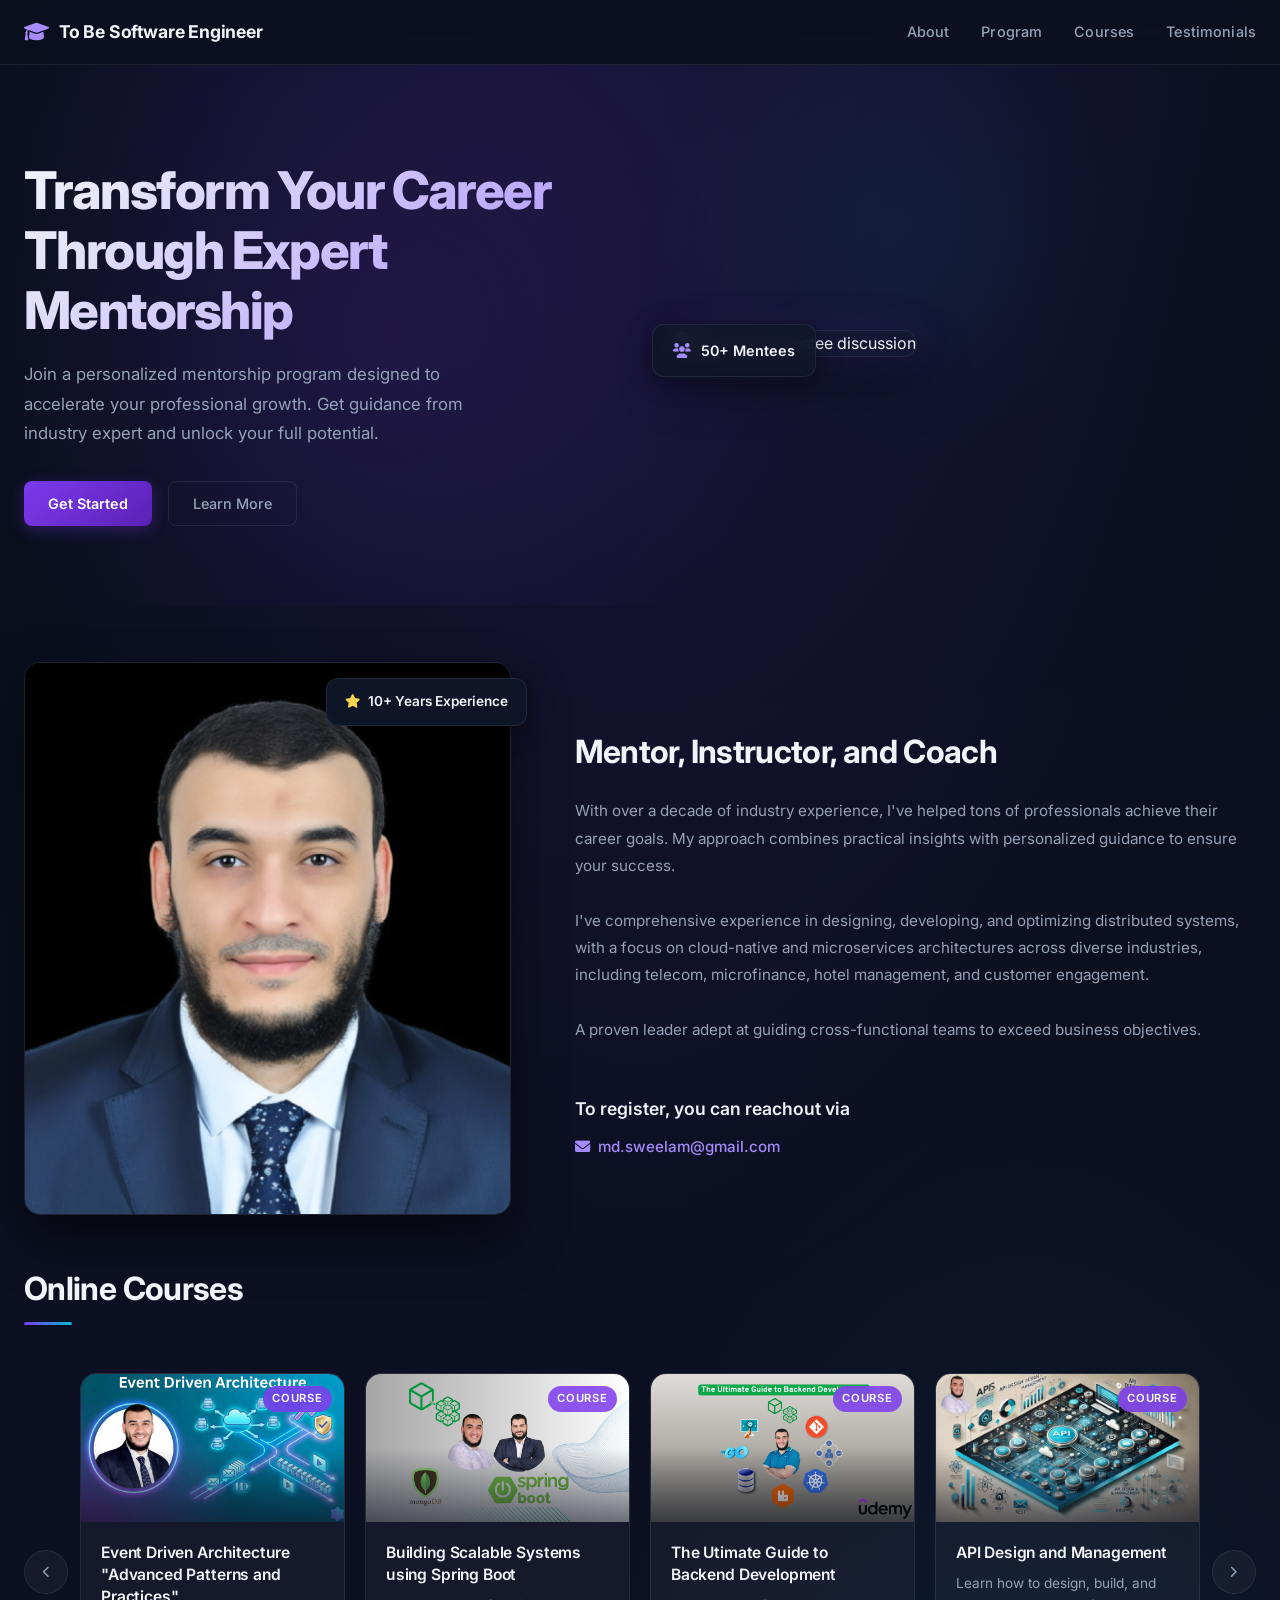
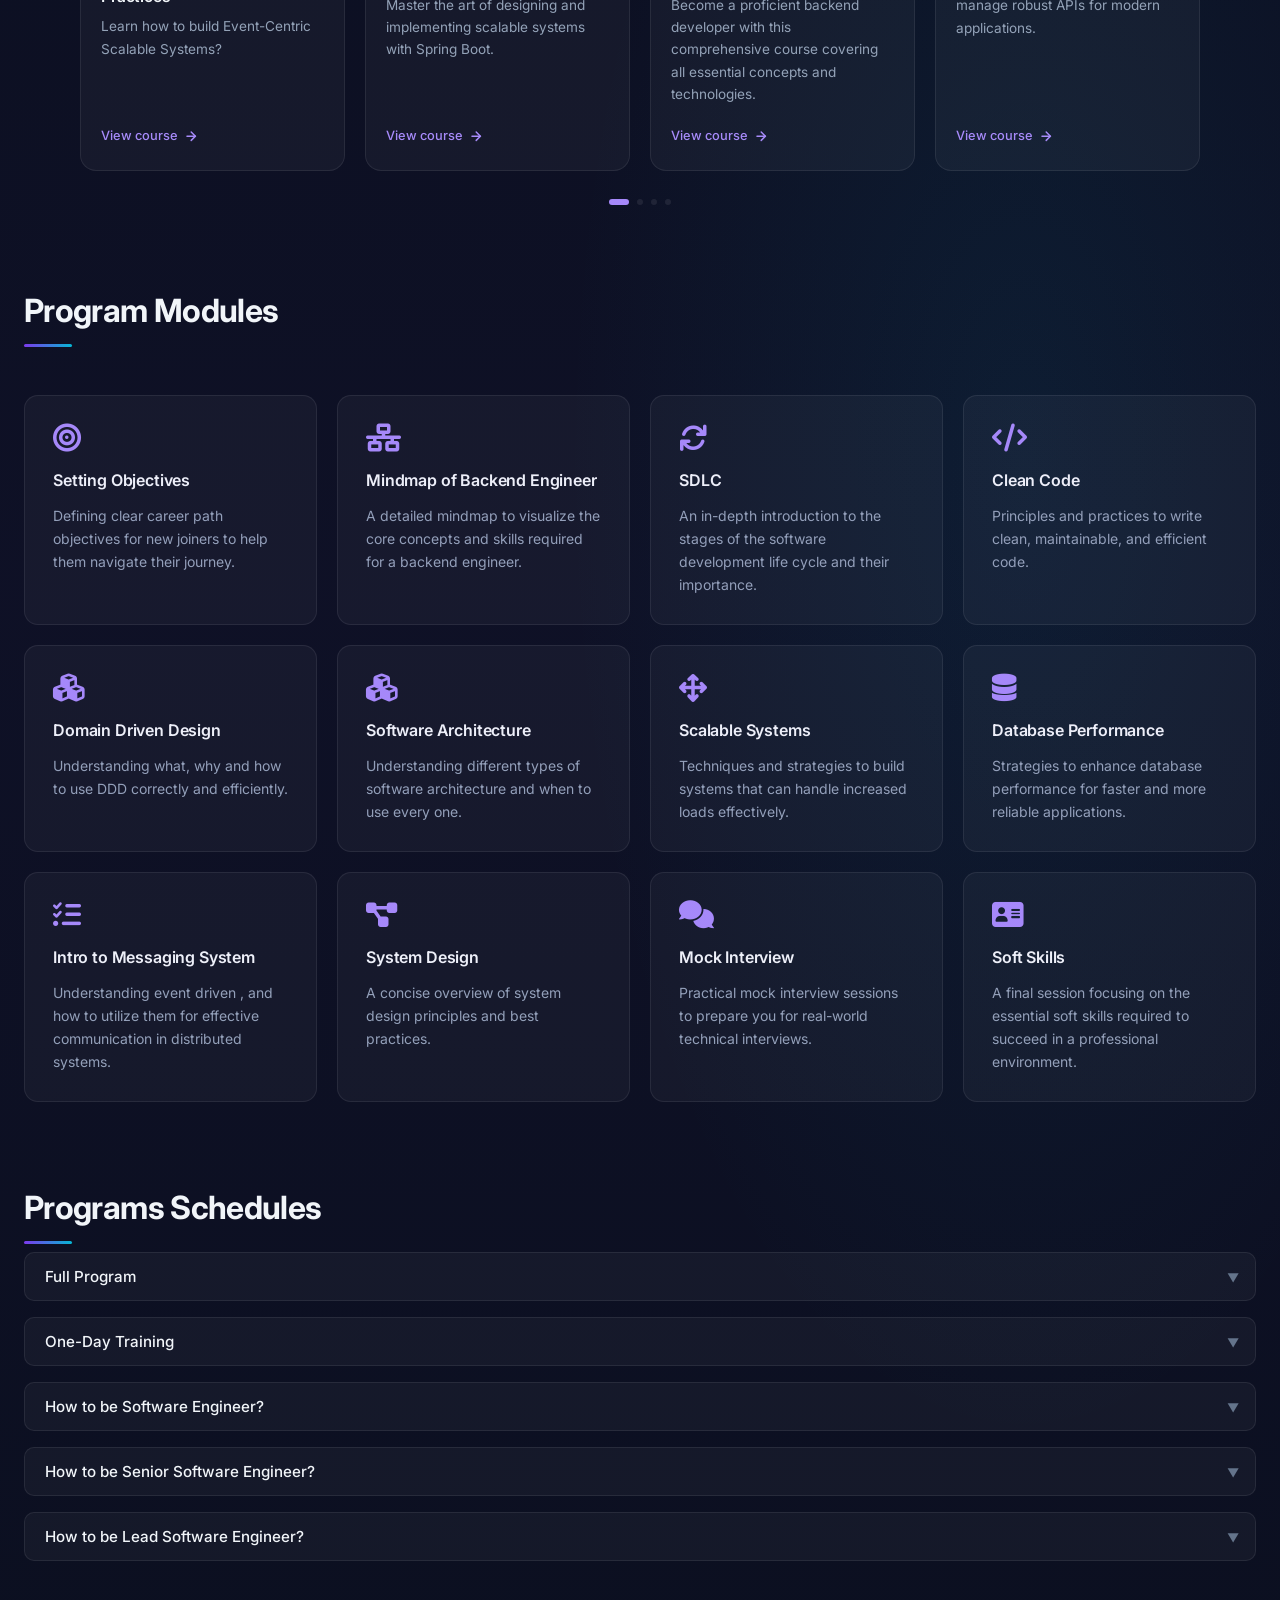
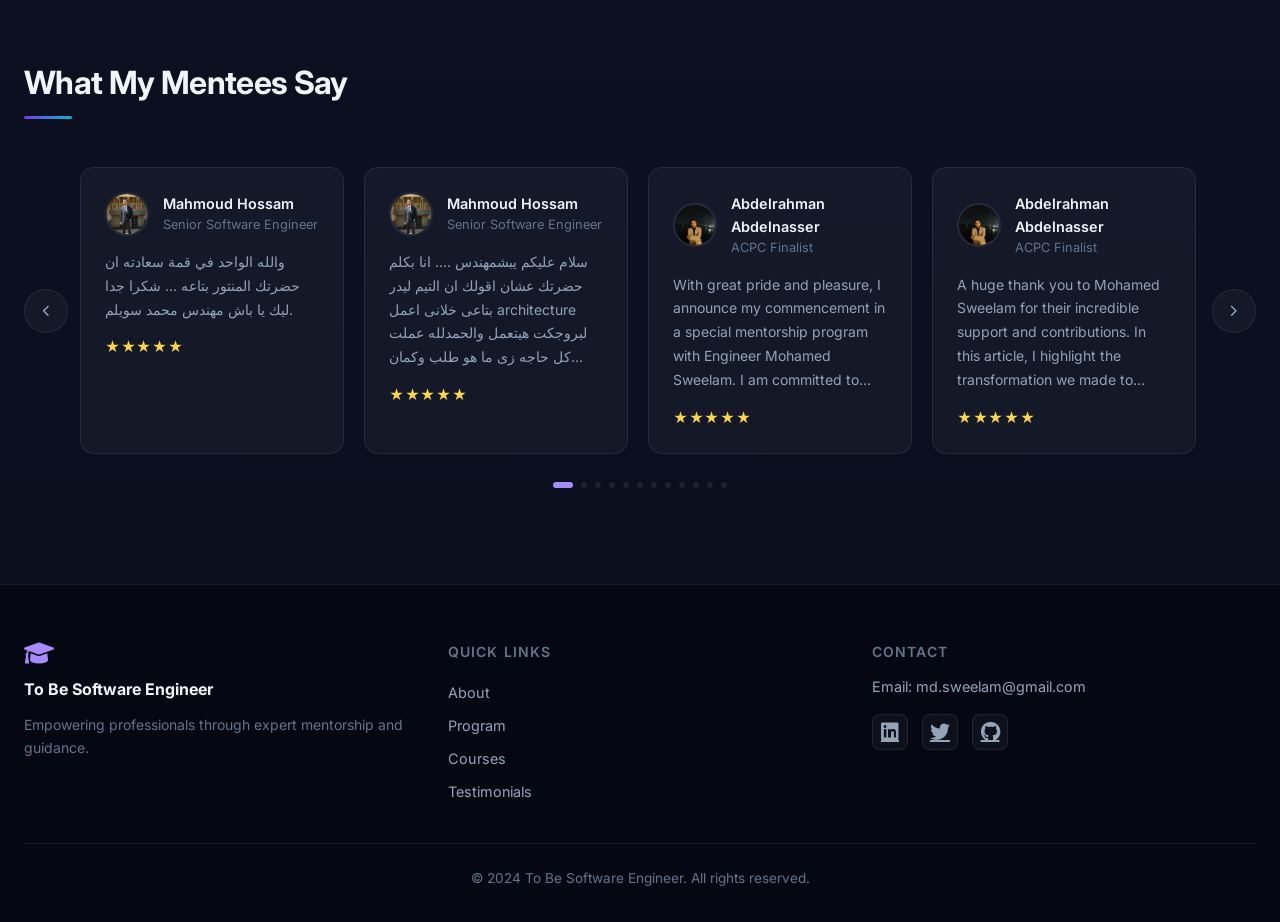
==== index.html @ 83f247cf "complete modernizing" ====
<!DOCTYPE html>
<html lang="en">

<head>
    <meta charset="UTF-8">
    <meta name="viewport" content="width=device-width, initial-scale=1.0">
    <title>To Be Software Engineer Mentorship Program</title>
    <link rel="stylesheet" href="css/styles.css">
    <link rel="stylesheet" href="https://cdnjs.cloudflare.com/ajax/libs/font-awesome/6.0.0/css/all.min.css">
    <link rel="preconnect" href="https://fonts.googleapis.com">
    <link rel="preconnect" href="https://fonts.gstatic.com" crossorigin>
    <link href="https://fonts.googleapis.com/css2?family=Inter:wght@300;400;500;600;700;800&display=swap" rel="stylesheet">
</head>

<body>
    <header class="main-header">
        <nav class="nav-container">
            <div class="logo">
                <i class="fas fa-graduation-cap"></i>
                <span>To Be Software Engineer</span>
            </div>
            <div class="nav-links">
                <a href="#about">About</a>
                <a href="#program">Program</a>
                <a href="#courses">Courses</a>
                <a href="#testimonials">Testimonials</a>
                <!-- <button class="apply-btn">Apply Now</button> -->
            </div>
        </nav>
    </header>

    <section class="hero">
        <div class="container">
            <div class="hero-content">
                <div class="hero-text">
                    <h1>Transform Your Career Through Expert Mentorship</h1>
                    <p>Join a personalized mentorship program designed to accelerate your professional growth.
                        Get guidance from industry expert and unlock your full potential.</p>
                    <div class="hero-buttons">
                        <a href="#program" class="primary-btn">Get Started</a>
                        <a href="https://msweelam.carrd.co/" class="secondary-btn">Learn More</a>
                    </div>
                </div>
                <div class="hero-image">
                    <!-- <img src="img/mentoship-home-page.png" alt="Mentor and mentee discussion"> -->
                    <img src="img/menthorship-track.png" alt="Mentor and mentee discussion">

                    <div class="stats-card">
                        <i class="fas fa-users"></i>
                        <span>50+ Mentees</span>
                    </div>
                </div>
            </div>
        </div>
    </section>

    <section id="about" class="mentor-profile">
        <div class="container">
            <div class="profile-content">
                <div class="profile-image">
                    <img src="img/me.png" alt="Mohamed Sweelam">
                    <div class="experience-badge">
                        <i class="fas fa-star"></i>
                        <span>10+ Years Experience</span>
                    </div>
                </div>
                <div class="profile-info">
                    <h1>Mentor, Instructor, and Coach</h1>
                    <p>
                        With over a decade of industry experience, I've helped tons of professionals
                        achieve their career goals. My approach combines practical insights with
                        personalized guidance to ensure your success. <br><br>

                        I've comprehensive experience in designing, developing, and optimizing distributed systems,
                        with a focus on cloud-native and microservices architectures across diverse industries,
                        including telecom, microfinance, hotel management, and customer engagement. <br><br>

                        A proven leader adept at guiding cross-functional teams to exceed business objectives.
                    </p>

                    <br /><br />
                    <h2>To register, you can reachout via</h2>
                    <div class="contact-info">
                        <a href="mailto:md.sweelam@gmail.com">
                            <i class="fas fa-envelope"></i> md.sweelam@gmail.com
                        </a>
                        <!-- <br/>
                        <a href="https://www.linkedin.com/in/mohamedsweelam">
                            <i class="fab fa-linkedin"></i> Mohamed Sweelam
                        </a> -->
                    </div>
                </div>
            </div>
        </div>
        <section id="courses" class="courses">
            <div class="container">
                <h2>Online Courses</h2>
                <div class="carousel-outer">
                    <button class="carousel-arrow carousel-arrow--left" id="courses-prev" aria-label="Previous">
                        <svg xmlns="http://www.w3.org/2000/svg" viewBox="0 0 24 24" fill="none" stroke="currentColor" stroke-width="2" stroke-linecap="round" stroke-linejoin="round"><polyline points="15 18 9 12 15 6"/></svg>
                    </button>
                    <div class="carousel-wrapper">
                        <div class="carousel-track" id="courses-container"></div>
                    </div>
                    <button class="carousel-arrow carousel-arrow--right" id="courses-next" aria-label="Next">
                        <svg xmlns="http://www.w3.org/2000/svg" viewBox="0 0 24 24" fill="none" stroke="currentColor" stroke-width="2" stroke-linecap="round" stroke-linejoin="round"><polyline points="9 18 15 12 9 6"/></svg>
                    </button>
                </div>
                <div class="carousel-dots" id="courses-dots"></div>
            </div>
        </section>


        <section id="program" class="program-modules">
            <div class="container">
                <h2>Program Modules</h2>
                <div class="modules-grid">
                    <div class="module-card">
                        <i class="fas fa-bullseye"></i>
                        <h3>Setting Objectives</h3>
                        <p>Defining clear career path objectives for new joiners to help them navigate their journey.
                        </p>
                    </div>

                    <div class="module-card">
                        <i class="fas fa-network-wired"></i>
                        <h3>Mindmap of Backend Engineer</h3>
                        <p>A detailed mindmap to visualize the core concepts and skills required for a backend engineer.
                        </p>
                    </div>


                    <div class="module-card">
                        <i class="fas fa-sync"></i>
                        <h3>SDLC</h3>
                        <p>An in-depth introduction to the stages of the software development life cycle and their
                            importance.</p>
                    </div>


                    <div class="module-card">
                        <i class="fas fa-code"></i>
                        <h3>Clean Code</h3>
                        <p>Principles and practices to write clean, maintainable, and efficient code.</p>
                    </div>


                    <div class="module-card">
                        <i class="fas fa-cubes"></i>
                        <h3>Domain Driven Design</h3>
                        <p>Understanding what, why and how to use DDD correctly and efficiently.</p>
                    </div>

                    <div class="module-card">
                        <i class="fas fa-cubes"></i>
                        <h3>Software Architecture</h3>
                        <p>Understanding different types of software architecture and when to use every one.</p>
                    </div>


                    <div class="module-card">
                        <i class="fas fa-arrows-up-down-left-right"></i>
                        <h3>Scalable Systems</h3>
                        <p>Techniques and strategies to build systems that can handle increased loads effectively.</p>
                    </div>

                    <div class="module-card">
                        <i class="fas fa-database"></i>
                        <h3>Database Performance</h3>
                        <p>Strategies to enhance database performance for faster and more reliable applications.</p>
                    </div>


                    <div class="module-card">
                        <i class="fas fa-tasks"></i>
                        <h3>Intro to Messaging System</h3>
                        <p>Understanding event driven , and how to utilize them for effective communication in
                            distributed
                            systems.</p>
                    </div>


                    <div class="module-card">
                        <i class="fas fa-diagram-project"></i>
                        <h3>System Design</h3>
                        <p>A concise overview of system design principles and best practices.</p>
                    </div>


                    <div class="module-card">
                        <i class="fas fa-comments"></i>
                        <h3>Mock Interview</h3>
                        <p>Practical mock interview sessions to prepare you for real-world technical interviews.</p>
                    </div>


                    <div class="module-card">
                        <i class="fas fa-address-card"></i>
                        <h3>Soft Skills</h3>
                        <p>A final session focusing on the essential soft skills required to succeed in a professional
                            environment.</p>
                    </div>
                </div>

            </div>
        </section>

        <section id="program" class="program-modules">
            <div class="container">
                <h2>Programs Schedules</h2>

                <!-- Dropdown for Full Program -->
                <div class="dropdown">
                    <button class="dropdown-toggle">Full Program</button>
                    <div class="dropdown-content">
                        <div class="schedule-cards">
                            <div class="schedule-card">
                                <i class="fas fa-calendar-day"></i>
                                <h3>Duration</h3>
                                <p>2 months</p>
                            </div>
                            <div class="schedule-card">
                                <i class="fas fa-calendar-check"></i>
                                <h3>Sessions</h3>
                                <p>8 - 10</p>
                            </div>
                            <div class="schedule-card">
                                <i class="fas fa-clock"></i>
                                <h3>Session Time</h3>
                                <p>60 minutes</p>
                            </div>
                        </div>
                    </div>
                </div>

                <!-- Dropdown for One-Day Training -->
                <div class="dropdown">
                    <button class="dropdown-toggle">One-Day Training</button>
                    <div class="dropdown-content">
                        <div class="schedule-cards">
                            <div class="schedule-card">
                                <i class="fas fa-calendar-day"></i>
                                <h3>Duration</h3>
                                <p>1 Day</p>
                            </div>
                            <div class="schedule-card">
                                <i class="fas fa-calendar-check"></i>
                                <h3>Sessions</h3>
                                <p>3</p>
                            </div>
                            <div class="schedule-card">
                                <i class="fas fa-clock"></i>
                                <h3>Session Time</h3>
                                <p>140 minutes</p>
                            </div>
                        </div>
                    </div>
                </div>

                <div class="dropdown">
                    <button class="dropdown-toggle">How to be Software Engineer?</button>
                    <div class="dropdown-content">
                        <div class="schedule-cards">
                            <div class="schedule-card">
                                <i class="fas fa-calendar-check"></i>
                                <h3>Sessions</h3>
                                <p>1</p>
                            </div>
                            <div class="schedule-card">
                                <i class="fas fa-clock"></i>
                                <h3>Session Time</h3>
                                <p>60 minutes</p>
                            </div>
                        </div>
                    </div>
                </div>

                <div class="dropdown">
                    <button class="dropdown-toggle">How to be Senior Software Engineer?</button>
                    <div class="dropdown-content">
                        <div class="schedule-cards">
                            <div class="schedule-card">
                                <i class="fas fa-calendar-check"></i>
                                <h3>Sessions</h3>
                                <p>1</p>
                            </div>
                            <div class="schedule-card">
                                <i class="fas fa-clock"></i>
                                <h3>Session Time</h3>
                                <p>90 minutes</p>
                            </div>
                        </div>
                    </div>
                </div>

                <div class="dropdown">
                    <button class="dropdown-toggle">How to be Lead Software Engineer?</button>
                    <div class="dropdown-content">
                        <div class="schedule-cards">
                            <div class="schedule-card">
                                <i class="fas fa-calendar-check"></i>
                                <h3>Sessions</h3>
                                <p>1</p>
                            </div>
                            <div class="schedule-card">
                                <i class="fas fa-clock"></i>
                                <h3>Session Time</h3>
                                <p>90 minutes</p>
                            </div>
                        </div>
                    </div>
                </div>
            </div>
        </section>

        <section id="testimonials" class="testimonials">
            <div class="container">
                <h2>What My Mentees Say</h2>
                <div class="carousel-outer">
                    <button class="carousel-arrow carousel-arrow--left" id="carousel-prev" aria-label="Previous">
                        <svg xmlns="http://www.w3.org/2000/svg" viewBox="0 0 24 24" fill="none" stroke="currentColor" stroke-width="2" stroke-linecap="round" stroke-linejoin="round"><polyline points="15 18 9 12 15 6"/></svg>
                    </button>
                    <div class="carousel-wrapper">
                        <div class="carousel-track" id="testimonials-container"></div>
                    </div>
                    <button class="carousel-arrow carousel-arrow--right" id="carousel-next" aria-label="Next">
                        <svg xmlns="http://www.w3.org/2000/svg" viewBox="0 0 24 24" fill="none" stroke="currentColor" stroke-width="2" stroke-linecap="round" stroke-linejoin="round"><polyline points="9 18 15 12 9 6"/></svg>
                    </button>
                </div>
                <div class="carousel-dots" id="carousel-dots"></div>
            </div>
        </section>
    </section>

    <footer class="main-footer">
        <div class="container">
            <div class="footer-content">
                <div class="footer-brand">
                    <i class="fas fa-graduation-cap"></i>
                    <span>To Be Software Engineer</span>
                    <p>Empowering professionals through expert mentorship and guidance.</p>
                </div>
                <div class="footer-links">
                    <h3>Quick Links</h3>
                    <a href="#about">About</a>
                    <a href="#program">Program</a>
                    <a href="#courses">Courses</a>
                    <a href="#testimonials">Testimonials</a>
                </div>
                <div class="footer-contact">
                    <h3>Contact</h3>
                    <p>Email: md.sweelam@gmail.com</p>
                    <div class="social-links">
                        <a href="https://www.linkedin.com/in/mohamedsweelam"><i class="fab fa-linkedin"></i></a>
                        <a href="https://x.com/mohamed_sweelam"><i class="fab fa-twitter"></i></a>
                        <a href="https://github.com/sweelam"><i class="fab fa-github"></i></a>
                    </div>
                </div>
            </div>
            <script src="https://static.elfsight.com/platform/platform.js" async></script>
            <div class="elfsight-app-eaa64c24-8d1c-4015-b113-7b8432de11d3" data-elfsight-app-lazy></div>
            <div class="footer-bottom">
                <p>&copy; 2024 To Be Software Engineer. All rights reserved.</p>
            </div>
        </div>
    </footer>

    <script src="js/main.js"></script>
</body>

</html>
---- css/styles.css ----
/* Base styles */
:root {
    --primary: #7C3AED;
    --primary-light: #A78BFA;
    --primary-dark: #5B21B6;
    --accent: #06B6D4;
    --accent-light: #67E8F9;
    --bg-dark: #0A0F1E;
    --bg-card: rgba(255, 255, 255, 0.04);
    --bg-card-hover: rgba(255, 255, 255, 0.08);
    --border: rgba(255, 255, 255, 0.08);
    --border-hover: rgba(124, 58, 237, 0.5);
    --text-primary: #F1F5F9;
    --text-secondary: #94A3B8;
    --text-muted: #64748B;
    --white: #FFFFFF;
    --shadow-glow: 0 0 40px rgba(124, 58, 237, 0.15);
    --shadow-card: 0 4px 24px rgba(0, 0, 0, 0.4);
}

* {
    margin: 0;
    padding: 0;
    box-sizing: border-box;
}

body {
    font-family: 'Inter', -apple-system, BlinkMacSystemFont, 'Segoe UI', sans-serif;
    line-height: 1.6;
    color: var(--text-primary);
    background: var(--bg-dark);
    background-image:
        radial-gradient(ellipse 80% 60% at 50% -10%, rgba(124, 58, 237, 0.18) 0%, transparent 70%),
        radial-gradient(ellipse 60% 40% at 80% 50%, rgba(6, 182, 212, 0.08) 0%, transparent 60%);
    min-height: 100vh;
}

.container {
    max-width: 1280px;
    margin: 0 auto;
    padding: 0 1.5rem;
}

/* Scrollbar */
::-webkit-scrollbar { width: 6px; }
::-webkit-scrollbar-track { background: var(--bg-dark); }
::-webkit-scrollbar-thumb { background: var(--primary); border-radius: 3px; }

/* Header */
.main-header {
    background: rgba(10, 15, 30, 0.8);
    backdrop-filter: blur(20px);
    -webkit-backdrop-filter: blur(20px);
    border-bottom: 1px solid var(--border);
    position: sticky;
    top: 0;
    z-index: 100;
}

.nav-container {
    display: flex;
    justify-content: space-between;
    align-items: center;
    height: 4rem;
    padding: 0 1.5rem;
    max-width: 1280px;
    margin: 0 auto;
}

.logo {
    display: flex;
    align-items: center;
    gap: 0.625rem;
    font-weight: 700;
    font-size: 1.1rem;
    color: var(--text-primary);
    letter-spacing: -0.01em;
}

.logo i {
    color: var(--primary-light);
    font-size: 1.25rem;
}

.nav-links {
    display: flex;
    align-items: center;
    gap: 2rem;
}

.nav-links a {
    color: var(--text-secondary);
    text-decoration: none;
    font-size: 0.9rem;
    font-weight: 500;
    transition: color 0.2s ease;
    letter-spacing: 0.01em;
}

.nav-links a:hover {
    color: var(--primary-light);
}

/* Buttons */
.primary-btn {
    background: linear-gradient(135deg, var(--primary), var(--primary-dark));
    color: var(--white);
    padding: 0.65rem 1.5rem;
    border: none;
    border-radius: 0.5rem;
    cursor: pointer;
    font-weight: 600;
    font-size: 0.9rem;
    text-decoration: none;
    display: inline-flex;
    align-items: center;
    transition: all 0.2s ease;
    box-shadow: 0 4px 15px rgba(124, 58, 237, 0.3);
}

.primary-btn:hover {
    transform: translateY(-1px);
    box-shadow: 0 6px 20px rgba(124, 58, 237, 0.45);
}

.secondary-btn {
    background: transparent;
    color: var(--text-secondary);
    border: 1px solid var(--border);
    padding: 0.65rem 1.5rem;
    border-radius: 0.5rem;
    cursor: pointer;
    font-weight: 500;
    font-size: 0.9rem;
    text-decoration: none;
    display: inline-flex;
    align-items: center;
    transition: all 0.2s ease;
}

.secondary-btn:hover {
    border-color: var(--primary-light);
    color: var(--primary-light);
    background: rgba(124, 58, 237, 0.08);
}

/* Hero section */
.hero {
    padding: 6rem 0 5rem;
    position: relative;
    overflow: hidden;
}

.hero::before {
    content: '';
    position: absolute;
    inset: 0;
    background:
        radial-gradient(circle 600px at 30% 50%, rgba(124, 58, 237, 0.12) 0%, transparent 70%),
        radial-gradient(circle 400px at 70% 30%, rgba(6, 182, 212, 0.07) 0%, transparent 60%);
    pointer-events: none;
}

.hero-content {
    display: grid;
    grid-template-columns: 1fr 1fr;
    gap: 4rem;
    align-items: center;
    position: relative;
}

.hero-text h1 {
    font-size: 3.25rem;
    font-weight: 800;
    line-height: 1.15;
    margin-bottom: 1.25rem;
    letter-spacing: -0.03em;
    background: linear-gradient(135deg, var(--text-primary) 0%, var(--primary-light) 100%);
    -webkit-background-clip: text;
    -webkit-text-fill-color: transparent;
    background-clip: text;
}

.hero-text p {
    font-size: 1.05rem;
    color: var(--text-secondary);
    line-height: 1.75;
    max-width: 480px;
}

.hero-buttons {
    display: flex;
    gap: 1rem;
    margin-top: 2rem;
}

.hero-image {
    position: relative;
}

.hero-image img {
    width: 100%;
    border-radius: 1rem;
    box-shadow: 0 25px 50px rgba(0, 0, 0, 0.5), var(--shadow-glow);
    border: 1px solid var(--border);
}

.stats-card {
    position: absolute;
    bottom: -1.25rem;
    left: -1.25rem;
    background: rgba(15, 23, 42, 0.9);
    backdrop-filter: blur(12px);
    padding: 0.875rem 1.25rem;
    border-radius: 0.75rem;
    border: 1px solid var(--border);
    display: flex;
    align-items: center;
    gap: 0.625rem;
    box-shadow: var(--shadow-card);
    font-weight: 600;
    font-size: 0.9rem;
}

.stats-card i {
    color: var(--primary-light);
}

/* Profile section */
.mentor-profile {
    padding: 3.5rem 0;
    position: relative;
}

.mentor-profile::before {
    content: '';
    position: absolute;
    inset: 0;
    background: linear-gradient(180deg, transparent 0%, rgba(124, 58, 237, 0.04) 50%, transparent 100%);
    pointer-events: none;
}

.profile-content {
    display: grid;
    grid-template-columns: 1fr 1.4fr;
    gap: 4rem;
    align-items: center;
}

.profile-image {
    position: relative;
}

.profile-image img {
    width: 100%;
    border-radius: 1rem;
    box-shadow: 0 25px 50px rgba(0, 0, 0, 0.5);
    border: 1px solid var(--border);
}

.experience-badge {
    position: absolute;
    top: 1rem;
    right: -1rem;
    background: rgba(15, 23, 42, 0.95);
    backdrop-filter: blur(12px);
    padding: 0.75rem 1.125rem;
    border-radius: 0.75rem;
    border: 1px solid var(--border);
    display: flex;
    align-items: center;
    gap: 0.5rem;
    box-shadow: var(--shadow-card);
    font-weight: 600;
    font-size: 0.85rem;
}

.experience-badge i {
    color: #FCD34D;
}

.profile-info h1 {
    font-size: 2rem;
    font-weight: 700;
    margin-bottom: 1.25rem;
    letter-spacing: -0.02em;
    color: var(--text-primary);
}

.profile-info p {
    color: var(--text-secondary);
    line-height: 1.8;
    font-size: 0.95rem;
}

.profile-info h2 {
    font-size: 1.1rem;
    font-weight: 600;
    color: var(--text-primary);
    margin-bottom: 0.75rem;
}

.contact-info {
    display: flex;
    flex-direction: column;
    gap: 0.5rem;
}

.contact-info a {
    color: var(--primary-light);
    text-decoration: none;
    font-weight: 500;
    font-size: 0.95rem;
    display: inline-flex;
    align-items: center;
    gap: 0.5rem;
    transition: color 0.2s ease;
}

.contact-info a:hover {
    color: var(--accent-light);
}

/* Section headings */
.program-modules h2,
.courses h2,
.testimonials h2 {
    font-size: 2rem;
    font-weight: 700;
    letter-spacing: -0.02em;
    margin-bottom: 0.5rem;
    color: var(--text-primary);
    position: relative;
    display: inline-block;
}

.program-modules h2::after,
.courses h2::after,
.testimonials h2::after {
    content: '';
    display: block;
    width: 3rem;
    height: 3px;
    background: linear-gradient(90deg, var(--primary), var(--accent));
    border-radius: 2px;
    margin-top: 0.5rem;
}

/* Program modules */
.program-modules {
    padding: 2.5rem 0;
}

.modules-grid {
    display: grid;
    grid-template-columns: repeat(auto-fit, minmax(240px, 1fr));
    gap: 1.25rem;
    margin-top: 2.5rem;
}

.module-card {
    background: var(--bg-card);
    padding: 1.75rem;
    border-radius: 0.875rem;
    border: 1px solid var(--border);
    transition: all 0.25s ease;
}

.module-card:hover {
    transform: translateY(-4px);
    background: var(--bg-card-hover);
    border-color: var(--border-hover);
    box-shadow: var(--shadow-glow);
}

.module-card i {
    font-size: 1.75rem;
    color: var(--primary-light);
    margin-bottom: 1rem;
    display: block;
}

.module-card h3 {
    font-size: 1rem;
    font-weight: 600;
    margin-bottom: 0.625rem;
    color: var(--text-primary);
    letter-spacing: -0.01em;
}

.module-card p {
    color: var(--text-secondary);
    font-size: 0.875rem;
    line-height: 1.65;
}

/* Courses */
.courses {
    padding: 2.5rem 0;
}

/* The entire card IS the link */
.course-card {
    display: flex;
    flex-direction: column;
    text-decoration: none;
    color: inherit;
    background: var(--bg-card);
    border-radius: 1rem;
    border: 1px solid var(--border);
    overflow: hidden;
    transition: transform 0.25s ease, border-color 0.25s ease, box-shadow 0.25s ease;
    cursor: pointer;
    /* Carousel sizing: 4 visible on desktop */
    flex: 0 0 calc(25% - 0.94rem);
    min-width: 0;
}

@media (max-width: 1024px) {
    .course-card { flex: 0 0 calc(33.333% - 0.84rem); }
}

@media (max-width: 640px) {
    .course-card { flex: 0 0 calc(85% - 0.5rem); }
}

.course-card:hover {
    transform: translateY(-5px);
    border-color: var(--border-hover);
    box-shadow: var(--shadow-glow);
}

.course-card:focus-visible {
    outline: 2px solid var(--primary-light);
    outline-offset: 3px;
}

/* Image container — fixed ratio so every image fills uniformly */
.course-card__image {
    position: relative;
    width: 100%;
    padding-top: 56.25%; /* 16:9 */
    overflow: hidden;
    background: #0d1224;
}

.course-card__image img {
    position: absolute;
    inset: 0;
    width: 100%;
    height: 100%;
    object-fit: cover;
    object-position: center;
    transition: transform 0.4s ease;
}

.course-card:hover .course-card__image img {
    transform: scale(1.06);
}

/* Gradient overlay at the bottom of the image */
.course-card__image::after {
    content: '';
    position: absolute;
    inset: 0;
    background: linear-gradient(to top, rgba(10, 15, 30, 0.6) 0%, transparent 50%);
    pointer-events: none;
}

/* External link badge */
.course-card__badge {
    position: absolute;
    top: 0.75rem;
    right: 0.75rem;
    background: rgba(124, 58, 237, 0.85);
    backdrop-filter: blur(6px);
    color: #fff;
    font-size: 0.7rem;
    font-weight: 600;
    letter-spacing: 0.06em;
    text-transform: uppercase;
    padding: 0.25rem 0.6rem;
    border-radius: 999px;
    z-index: 1;
}

/* Text body */
.course-card__body {
    display: flex;
    flex-direction: column;
    flex: 1;
    padding: 1.25rem 1.25rem 1.5rem;
    gap: 0.5rem;
}

.course-card__body h3 {
    font-size: 0.975rem;
    font-weight: 600;
    line-height: 1.4;
    color: var(--text-primary);
    letter-spacing: -0.01em;
    transition: color 0.2s ease;
}

.course-card:hover .course-card__body h3 {
    color: var(--primary-light);
}

.course-card__body p {
    font-size: 0.85rem;
    color: var(--text-secondary);
    line-height: 1.65;
    flex: 1;
}

.course-card__footer {
    display: flex;
    align-items: center;
    gap: 0.375rem;
    margin-top: 0.75rem;
    font-size: 0.8rem;
    font-weight: 500;
    color: var(--primary-light);
}

.course-card__footer svg {
    width: 0.9rem;
    height: 0.9rem;
    transition: transform 0.2s ease;
}

.course-card:hover .course-card__footer svg {
    transform: translateX(3px);
}

/* Testimonials */
.testimonials {
    padding: 2.5rem 0;
}

.carousel-outer {
    display: flex;
    align-items: center;
    gap: 0.75rem;
    margin-top: 2.5rem;
}

.carousel-arrow {
    flex-shrink: 0;
    width: 2.75rem;
    height: 2.75rem;
    border-radius: 50%;
    border: 1px solid var(--border);
    background: var(--bg-card);
    color: var(--text-secondary);
    cursor: pointer;
    display: flex;
    align-items: center;
    justify-content: center;
    transition: all 0.2s ease;
    z-index: 2;
}

.carousel-arrow svg {
    width: 1.1rem;
    height: 1.1rem;
}

.carousel-arrow:hover {
    background: rgba(124, 58, 237, 0.15);
    border-color: var(--border-hover);
    color: var(--primary-light);
    box-shadow: 0 0 16px rgba(124, 58, 237, 0.25);
    transform: scale(1.08);
}

.carousel-arrow:active {
    transform: scale(0.96);
}

.carousel-wrapper {
    flex: 1;
    overflow: hidden;
    min-width: 0;
}

.carousel-track {
    display: flex;
    gap: 1.25rem;
    transition: transform 0.6s cubic-bezier(0.4, 0, 0.2, 1);
    will-change: transform;
}

.testimonial-card {
    background: var(--bg-card);
    padding: 1.5rem;
    border-radius: 0.875rem;
    border: 1px solid var(--border);
    transition: border-color 0.25s ease, background 0.25s ease;
    flex: 0 0 calc(25% - 1rem);
    min-width: 0;
}

.testimonial-card:hover {
    border-color: var(--border-hover);
    background: var(--bg-card-hover);
}

.testimonial-header {
    display: flex;
    align-items: center;
    gap: 0.875rem;
    margin-bottom: 0.875rem;
}

.testimonial-image {
    width: 2.75rem;
    height: 2.75rem;
    border-radius: 50%;
    object-fit: cover;
    border: 2px solid var(--border);
    flex-shrink: 0;
}

.testimonial-info h3 {
    font-size: 0.9rem;
    font-weight: 600;
    color: var(--text-primary);
}

.testimonial-info p {
    font-size: 0.8rem;
    color: var(--text-muted);
}

.testimonial-text {
    color: var(--text-secondary);
    font-size: 0.875rem;
    line-height: 1.7;
    display: -webkit-box;
    -webkit-line-clamp: 5;
    -webkit-box-orient: vertical;
    overflow: hidden;
}

.testimonial-rating {
    color: #FCD34D;
    margin-top: 0.875rem;
    font-size: 0.9rem;
    letter-spacing: 0.05em;
}

/* Carousel dots */
.carousel-dots {
    display: flex;
    justify-content: center;
    gap: 0.5rem;
    margin-top: 1.75rem;
}

.carousel-dot {
    width: 6px;
    height: 6px;
    border-radius: 50%;
    background: var(--border);
    border: none;
    cursor: pointer;
    transition: all 0.3s ease;
    padding: 0;
}

.carousel-dot.active {
    background: var(--primary-light);
    width: 20px;
    border-radius: 3px;
}

@media (max-width: 1024px) {
    .testimonial-card {
        flex: 0 0 calc(33.333% - 1rem);
    }
}

@media (max-width: 640px) {
    .testimonial-card {
        flex: 0 0 calc(85% - 0.5rem);
    }
}

/* Footer */
.main-footer {
    background: rgba(5, 8, 18, 0.95);
    border-top: 1px solid var(--border);
    color: var(--text-primary);
    padding: 3.5rem 0 2rem;
}

.footer-content {
    display: grid;
    grid-template-columns: repeat(auto-fit, minmax(220px, 1fr));
    gap: 2.5rem;
}

.footer-brand {
    display: flex;
    flex-direction: column;
    gap: 0.75rem;
}

.footer-brand i {
    color: var(--primary-light);
    font-size: 1.5rem;
}

.footer-brand span {
    font-weight: 700;
    font-size: 1rem;
}

.footer-brand p {
    color: var(--text-muted);
    font-size: 0.875rem;
    line-height: 1.6;
}

.footer-links {
    display: flex;
    flex-direction: column;
    gap: 0.625rem;
}

.footer-links h3 {
    font-size: 0.875rem;
    font-weight: 600;
    text-transform: uppercase;
    letter-spacing: 0.08em;
    color: var(--text-muted);
    margin-bottom: 0.5rem;
}

.footer-links a {
    color: var(--text-secondary);
    text-decoration: none;
    font-size: 0.9rem;
    transition: color 0.2s ease;
}

.footer-links a:hover {
    color: var(--primary-light);
}

.footer-contact h3 {
    font-size: 0.875rem;
    font-weight: 600;
    text-transform: uppercase;
    letter-spacing: 0.08em;
    color: var(--text-muted);
    margin-bottom: 0.75rem;
}

.footer-contact p {
    color: var(--text-secondary);
    font-size: 0.9rem;
}

.social-links {
    display: flex;
    gap: 0.875rem;
    margin-top: 1rem;
}

.social-links a {
    color: var(--text-secondary);
    font-size: 1.25rem;
    transition: color 0.2s ease;
    display: flex;
    align-items: center;
    justify-content: center;
    width: 2.25rem;
    height: 2.25rem;
    border-radius: 0.5rem;
    border: 1px solid var(--border);
    background: var(--bg-card);
}

.social-links a:hover {
    color: var(--primary-light);
    border-color: var(--border-hover);
    background: rgba(124, 58, 237, 0.1);
}

.footer-bottom {
    margin-top: 2.5rem;
    padding-top: 1.5rem;
    border-top: 1px solid var(--border);
    text-align: center;
    color: var(--text-muted);
    font-size: 0.85rem;
}

/* Program Schedule */
.program-details {
    margin-top: 3rem;
    padding: 2rem;
    background: var(--bg-card);
    border-radius: 0.875rem;
    border: 1px solid var(--border);
}

.program-details h2 {
    font-size: 2rem;
    font-weight: bold;
    margin-bottom: 1.5rem;
    text-align: center;
    color: var(--primary-light);
}

.dropdown {
    margin-bottom: 1rem;
}

.dropdown-toggle {
    background: var(--bg-card);
    color: var(--text-primary);
    padding: 0.875rem 1.25rem;
    border: 1px solid var(--border);
    border-radius: 0.625rem;
    font-size: 0.95rem;
    font-weight: 500;
    cursor: pointer;
    width: 100%;
    text-align: left;
    position: relative;
    transition: all 0.2s ease;
    font-family: 'Inter', sans-serif;
}

.dropdown-toggle::after {
    content: '\25BC';
    font-size: 0.75rem;
    color: var(--text-muted);
    position: absolute;
    right: 1rem;
    top: 50%;
    transform: translateY(-50%);
    transition: transform 0.3s ease;
}

.dropdown-toggle:hover {
    background: var(--bg-card-hover);
    border-color: var(--border-hover);
    color: var(--primary-light);
}

.dropdown.open .dropdown-toggle::after {
    transform: translateY(-50%) rotate(180deg);
}

.dropdown-content {
    display: none;
    margin-top: 0.875rem;
}

.dropdown-content .schedule-cards {
    display: grid;
    grid-template-columns: repeat(auto-fit, minmax(220px, 1fr));
    gap: 1rem;
    text-align: center;
}

.schedule-card {
    background: var(--bg-card);
    padding: 1.75rem 1.25rem;
    border-radius: 0.75rem;
    border: 1px solid var(--border);
    transition: all 0.25s ease;
}

.schedule-card:hover {
    transform: translateY(-3px);
    border-color: var(--border-hover);
    background: var(--bg-card-hover);
}

.schedule-card i {
    font-size: 1.75rem;
    color: var(--primary-light);
    margin-bottom: 0.875rem;
    display: block;
}

.schedule-card h3 {
    font-size: 0.875rem;
    font-weight: 600;
    text-transform: uppercase;
    letter-spacing: 0.06em;
    margin-bottom: 0.5rem;
    color: var(--text-muted);
}

.schedule-card p {
    font-size: 1.25rem;
    font-weight: 700;
    color: var(--text-primary);
}

.dropdown.open .dropdown-content {
    display: block;
}

/* Responsive */
@media (max-width: 768px) {
    .hero-content,
    .profile-content {
        grid-template-columns: 1fr;
    }

    .nav-links {
        display: none;
    }

    .hero-text h1 {
        font-size: 2.25rem;
    }

    .stats-card,
    .experience-badge {
        position: static;
        margin-top: 1rem;
        display: inline-flex;
    }

    .hero {
        padding: 4rem 0 3rem;
    }

    .schedule-card {
        padding: 1.25rem;
    }
}
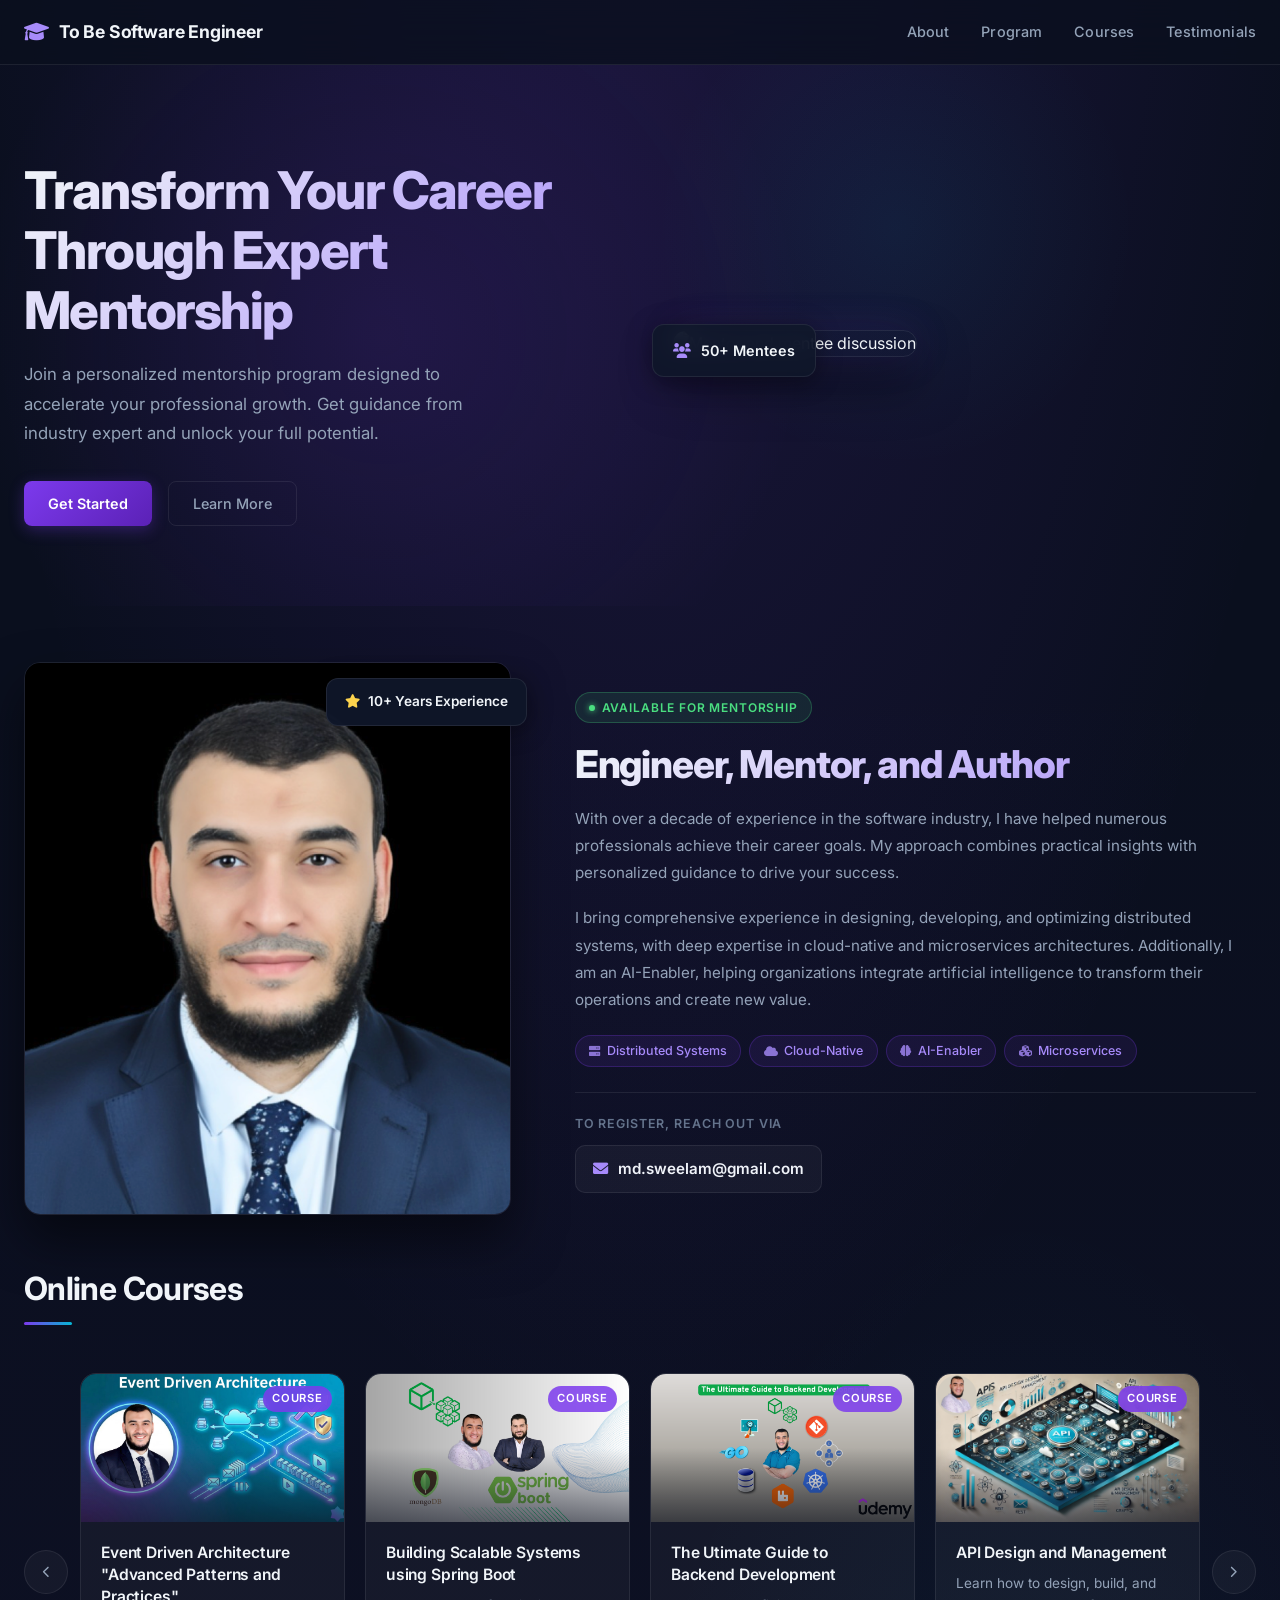
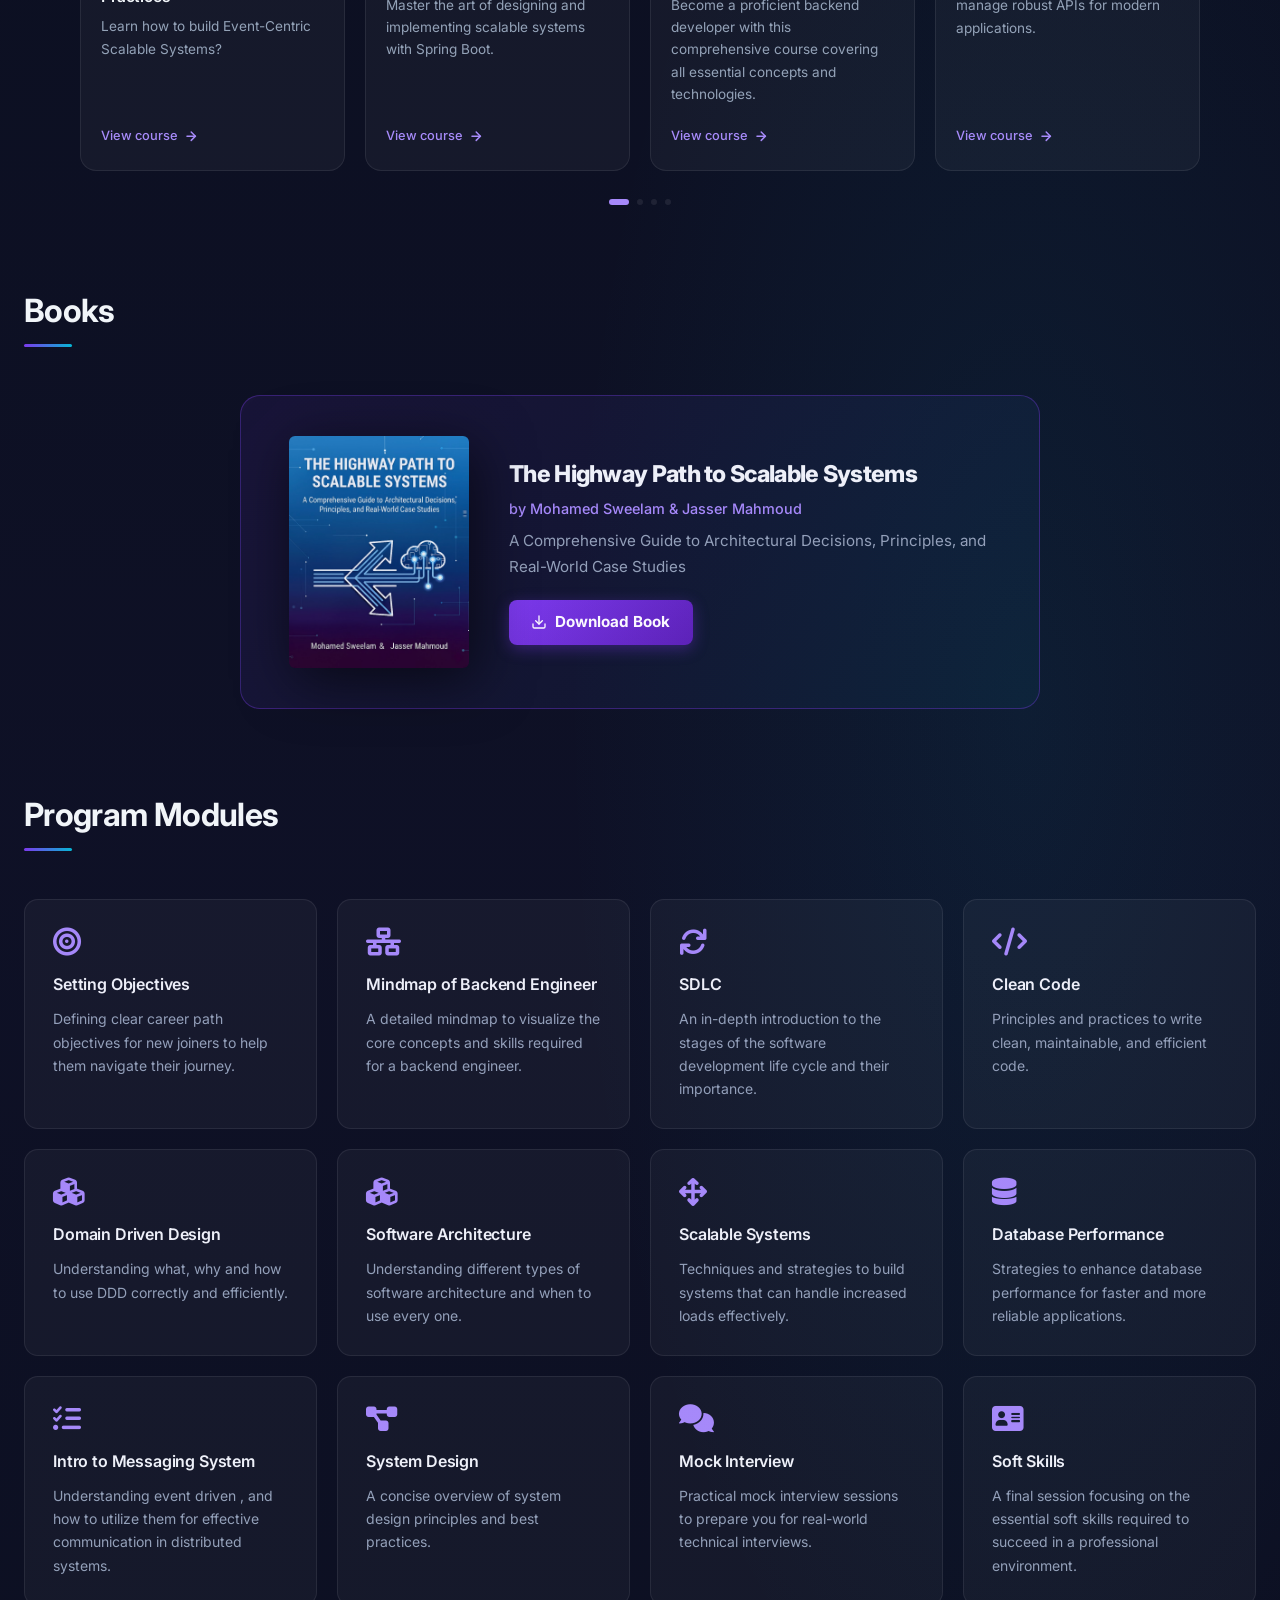
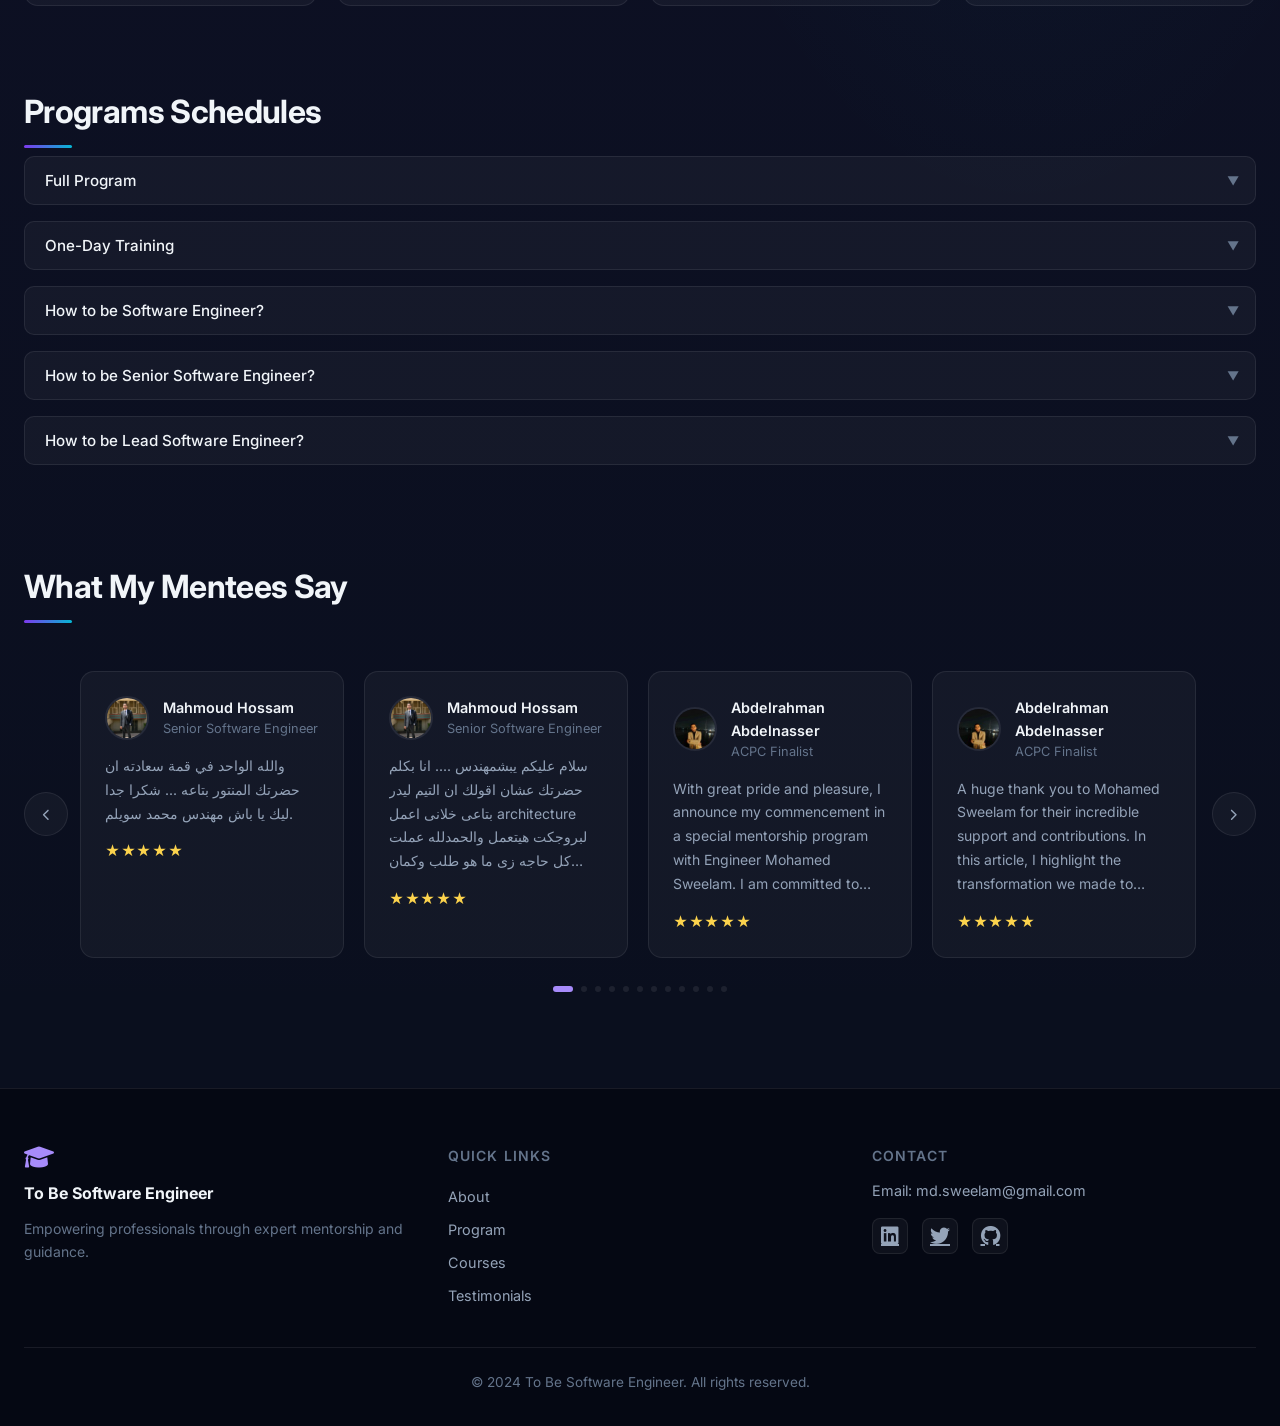
==== commit 189fd8fc: "complete modernizing" ====
--- a/index.html
+++ b/index.html
@@ -65,29 +65,29 @@
                     </div>
                 </div>
                 <div class="profile-info">
-                    <h1>Mentor, Instructor, and Coach</h1>
-                    <p>
-                        With over a decade of industry experience, I've helped tons of professionals
-                        achieve their career goals. My approach combines practical insights with
-                        personalized guidance to ensure your success. <br><br>
-
-                        I've comprehensive experience in designing, developing, and optimizing distributed systems,
-                        with a focus on cloud-native and microservices architectures across diverse industries,
-                        including telecom, microfinance, hotel management, and customer engagement. <br><br>
-
-                        A proven leader adept at guiding cross-functional teams to exceed business objectives.
-                    </p>
-
-                    <br /><br />
-                    <h2>To register, you can reachout via</h2>
-                    <div class="contact-info">
-                        <a href="mailto:md.sweelam@gmail.com">
-                            <i class="fas fa-envelope"></i> md.sweelam@gmail.com
+                    <div class="profile-info__tag">Available for Mentorship</div>
+                    <h1>Engineer, Mentor, and Author</h1>
+
+                    <p>With over a decade of experience in the software industry, I have helped numerous professionals achieve their career goals.
+                        My approach combines practical insights with personalized guidance to drive your success.</p>
+
+                    <p>I bring comprehensive experience in designing, developing, and optimizing distributed systems,
+                        with deep expertise in cloud-native and microservices architectures. Additionally, I am an AI-Enabler,
+                        helping organizations integrate artificial intelligence to transform their operations and create new value.</p>
+
+                    <div class="profile-info__pills">
+                        <span><i class="fas fa-server"></i> Distributed Systems</span>
+                        <span><i class="fas fa-cloud"></i> Cloud-Native</span>
+                        <span><i class="fas fa-brain"></i> AI-Enabler</span>
+                        <span><i class="fas fa-cubes"></i> Microservices</span>
+                    </div>
+
+                    <div class="profile-info__contact">
+                        <p class="profile-info__contact-label">To register, reach out via</p>
+                        <a href="mailto:md.sweelam@gmail.com" class="profile-info__email">
+                            <i class="fas fa-envelope"></i>
+                            md.sweelam@gmail.com
                         </a>
-                        <!-- <br/>
-                        <a href="https://www.linkedin.com/in/mohamedsweelam">
-                            <i class="fab fa-linkedin"></i> Mohamed Sweelam
-                        </a> -->
                     </div>
                 </div>
             </div>
@@ -110,6 +110,12 @@
             </div>
         </section>
 
+        <section id="books" class="books">
+            <div class="container">
+                <h2>Books</h2>
+                <div class="books-grid" id="books-container"></div>
+            </div>
+        </section>
 
         <section id="program" class="program-modules">
             <div class="container">
--- a/css/styles.css
+++ b/css/styles.css
@@ -279,12 +279,53 @@
     color: #FCD34D;
 }
 
+.profile-info {
+    display: flex;
+    flex-direction: column;
+    gap: 1.1rem;
+}
+
+/* "Available" badge */
+.profile-info__tag {
+    display: inline-flex;
+    align-items: center;
+    gap: 0.4rem;
+    font-size: 0.75rem;
+    font-weight: 600;
+    letter-spacing: 0.07em;
+    text-transform: uppercase;
+    color: #4ade80;
+    background: rgba(74, 222, 128, 0.1);
+    border: 1px solid rgba(74, 222, 128, 0.25);
+    border-radius: 999px;
+    padding: 0.3rem 0.85rem;
+    width: fit-content;
+}
+
+.profile-info__tag::before {
+    content: '';
+    width: 6px;
+    height: 6px;
+    border-radius: 50%;
+    background: #4ade80;
+    box-shadow: 0 0 6px #4ade80;
+    animation: pulse-dot 2s ease-in-out infinite;
+}
+
+@keyframes pulse-dot {
+    0%, 100% { opacity: 1; transform: scale(1); }
+    50%       { opacity: 0.5; transform: scale(0.75); }
+}
+
 .profile-info h1 {
-    font-size: 2rem;
-    font-weight: 700;
-    margin-bottom: 1.25rem;
-    letter-spacing: -0.02em;
-    color: var(--text-primary);
+    font-size: 2.4rem;
+    font-weight: 800;
+    line-height: 1.2;
+    letter-spacing: -0.03em;
+    background: linear-gradient(135deg, var(--text-primary) 0%, var(--primary-light) 100%);
+    -webkit-background-clip: text;
+    -webkit-text-fill-color: transparent;
+    background-clip: text;
 }
 
 .profile-info p {
@@ -293,37 +334,82 @@
     font-size: 0.95rem;
 }
 
-.profile-info h2 {
-    font-size: 1.1rem;
-    font-weight: 600;
+/* Expertise pills */
+.profile-info__pills {
+    display: flex;
+    flex-wrap: wrap;
+    gap: 0.5rem;
+    margin-top: 0.25rem;
+}
+
+.profile-info__pills span {
+    display: inline-flex;
+    align-items: center;
+    gap: 0.4rem;
+    font-size: 0.78rem;
+    font-weight: 500;
+    color: var(--primary-light);
+    background: rgba(124, 58, 237, 0.1);
+    border: 1px solid rgba(124, 58, 237, 0.25);
+    border-radius: 999px;
+    padding: 0.3rem 0.85rem;
+}
+
+.profile-info__pills span i {
+    font-size: 0.7rem;
+    opacity: 0.8;
+}
+
+/* Contact block */
+.profile-info__contact {
+    display: flex;
+    flex-direction: column;
+    gap: 0.6rem;
+    margin-top: 0.5rem;
+    padding-top: 1.25rem;
+    border-top: 1px solid var(--border);
+}
+
+.profile-info__contact-label {
+    font-size: 0.78rem !important;
+    font-weight: 600;
+    text-transform: uppercase;
+    letter-spacing: 0.07em;
+    color: var(--text-muted) !important;
+}
+
+.profile-info__email {
+    display: inline-flex;
+    align-items: center;
+    gap: 0.6rem;
+    text-decoration: none;
+    font-weight: 600;
+    font-size: 0.95rem;
     color: var(--text-primary);
-    margin-bottom: 0.75rem;
-}
-
-.contact-info {
-    display: flex;
-    flex-direction: column;
-    gap: 0.5rem;
-}
-
-.contact-info a {
-    color: var(--primary-light);
-    text-decoration: none;
-    font-weight: 500;
-    font-size: 0.95rem;
-    display: inline-flex;
-    align-items: center;
-    gap: 0.5rem;
-    transition: color 0.2s ease;
-}
-
-.contact-info a:hover {
-    color: var(--accent-light);
+    background: var(--bg-card);
+    border: 1px solid var(--border);
+    border-radius: 0.625rem;
+    padding: 0.65rem 1.1rem;
+    width: fit-content;
+    transition: all 0.2s ease;
+}
+
+.profile-info__email i {
+    color: var(--primary-light);
+}
+
+.profile-info__email:hover {
+    border-color: var(--border-hover);
+    background: rgba(124, 58, 237, 0.08);
+    color: var(--primary-light);
+    transform: translateY(-1px);
+    box-shadow: 0 4px 12px rgba(124, 58, 237, 0.2);
 }
 
 /* Section headings */
 .program-modules h2,
 .courses h2,
+.books h2,
 .testimonials h2 {
     font-size: 2rem;
     font-weight: 700;
@@ -336,6 +422,7 @@
 
 .program-modules h2::after,
 .courses h2::after,
+.books h2::after,
 .testimonials h2::after {
     content: '';
     display: block;
@@ -344,6 +431,141 @@
     background: linear-gradient(90deg, var(--primary), var(--accent));
     border-radius: 2px;
     margin-top: 0.5rem;
+}
+
+/* Books */
+.books {
+    padding: 2.5rem 0;
+}
+
+.books-grid {
+    display: flex;
+    justify-content: center;
+    margin-top: 2.5rem;
+}
+
+.book-card {
+    display: flex;
+    gap: 2.5rem;
+    align-items: center;
+    text-decoration: none;
+    color: inherit;
+    background: linear-gradient(135deg, rgba(124, 58, 237, 0.1) 0%, rgba(6, 182, 212, 0.05) 100%);
+    border: 1px solid rgba(124, 58, 237, 0.35);
+    border-radius: 1.25rem;
+    padding: 2.5rem 3rem;
+    width: 100%;
+    max-width: 800px;
+    transition: transform 0.25s ease, border-color 0.25s ease, box-shadow 0.25s ease;
+}
+
+.book-card:hover {
+    transform: translateY(-4px);
+    border-color: var(--border-hover);
+    box-shadow: var(--shadow-glow);
+}
+
+.book-card:focus-visible {
+    outline: 2px solid var(--primary-light);
+    outline-offset: 3px;
+}
+
+/* Book cover image */
+.book-card__cover {
+    flex-shrink: 0;
+    width: 180px;
+    filter: drop-shadow(6px 12px 28px rgba(0,0,0,0.6));
+    transition: filter 0.3s ease, transform 0.3s ease;
+    border-radius: 6px;
+    overflow: hidden;
+}
+
+.book-card__cover img {
+    width: 100%;
+    height: 100%;
+    object-fit: cover;
+    display: block;
+}
+
+.book-card:hover .book-card__cover {
+    filter: drop-shadow(6px 12px 28px rgba(124, 58, 237, 0.5));
+    transform: scale(1.03) rotate(-1deg);
+}
+
+/* Book text body */
+.book-card__body {
+    display: flex;
+    flex-direction: column;
+    gap: 0.5rem;
+}
+
+.book-card__body h3 {
+    font-size: 1.45rem;
+    font-weight: 800;
+    color: var(--text-primary);
+    letter-spacing: -0.03em;
+    line-height: 1.3;
+    transition: color 0.2s ease;
+}
+
+.book-card:hover .book-card__body h3 {
+    color: var(--primary-light);
+}
+
+.book-card__author {
+    font-size: 0.9rem;
+    font-weight: 500;
+    color: var(--primary-light);
+}
+
+.book-card__desc {
+    font-size: 0.95rem;
+    color: var(--text-secondary);
+    line-height: 1.7;
+}
+
+.book-card__cta {
+    display: inline-flex;
+    align-items: center;
+    gap: 0.5rem;
+    margin-top: 0.75rem;
+    font-size: 0.95rem;
+    font-weight: 700;
+    color: #fff;
+    background: linear-gradient(135deg, var(--primary), var(--primary-dark));
+    padding: 0.65rem 1.4rem;
+    border-radius: 0.5rem;
+    box-shadow: 0 4px 15px rgba(124, 58, 237, 0.35);
+    transition: all 0.2s ease;
+    width: fit-content;
+}
+
+.book-card__cta svg {
+    width: 1rem;
+    height: 1rem;
+    transition: transform 0.2s ease;
+}
+
+.book-card:hover .book-card__cta {
+    box-shadow: 0 6px 20px rgba(124, 58, 237, 0.55);
+    transform: translateY(-1px);
+}
+
+.book-card:hover .book-card__cta svg {
+    transform: translateY(2px);
+}
+
+@media (max-width: 640px) {
+    .book-card {
+        flex-direction: column;
+        align-items: center;
+        text-align: center;
+        padding: 2rem 1.5rem;
+    }
+
+    .book-card__cta {
+        align-self: center;
+    }
 }
 
 /* Program modules */
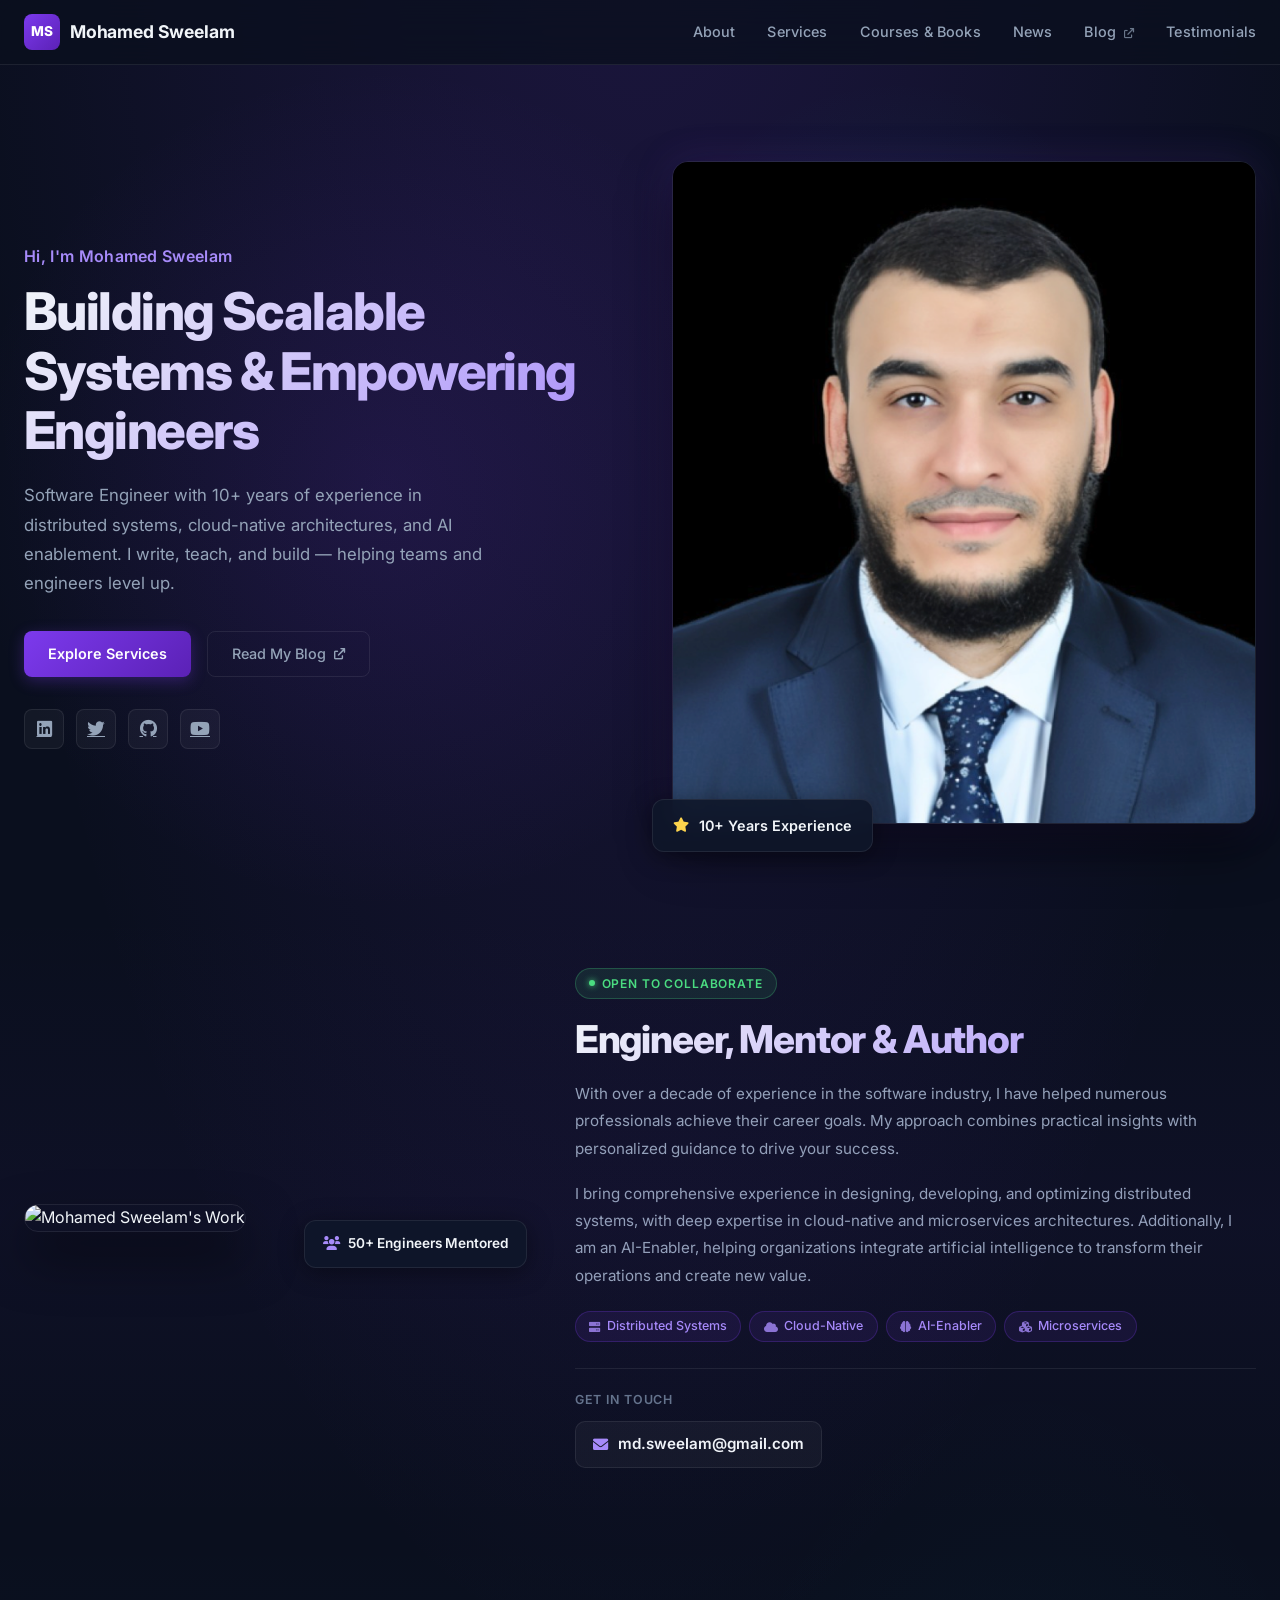
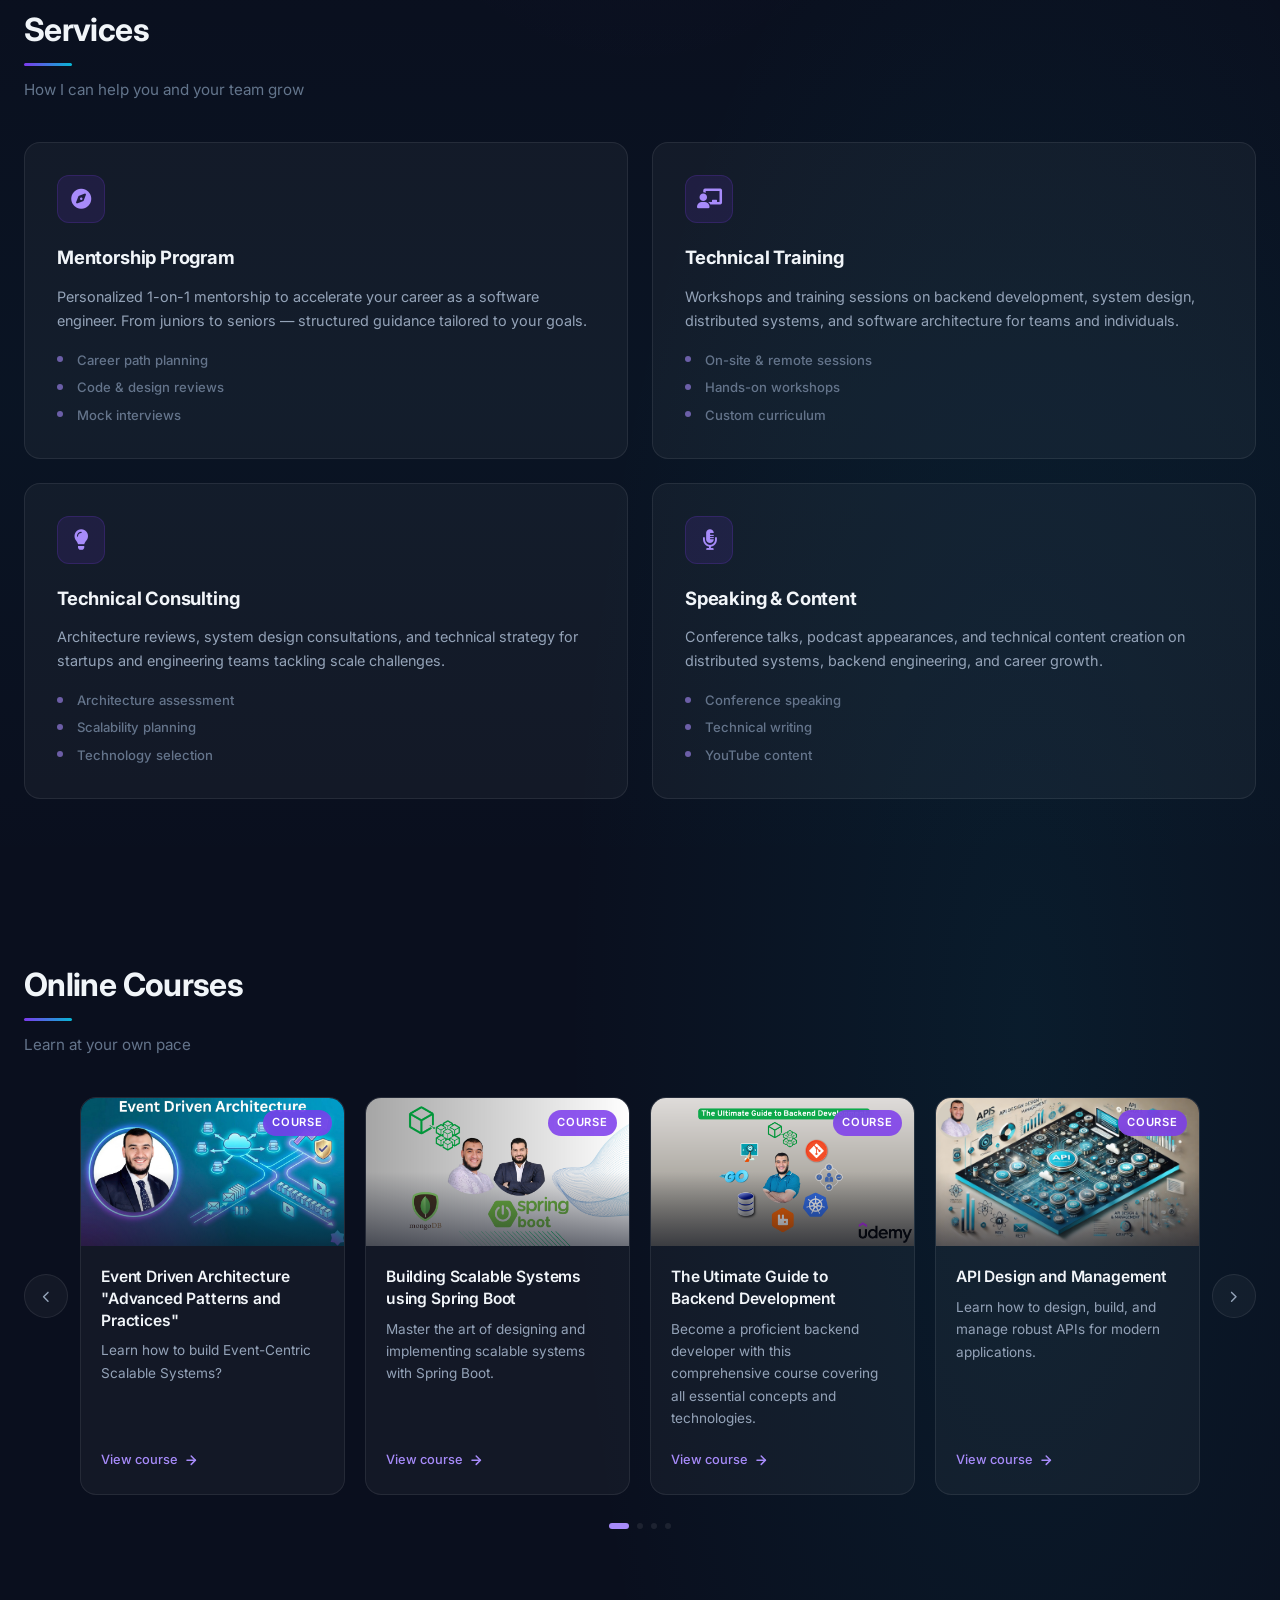
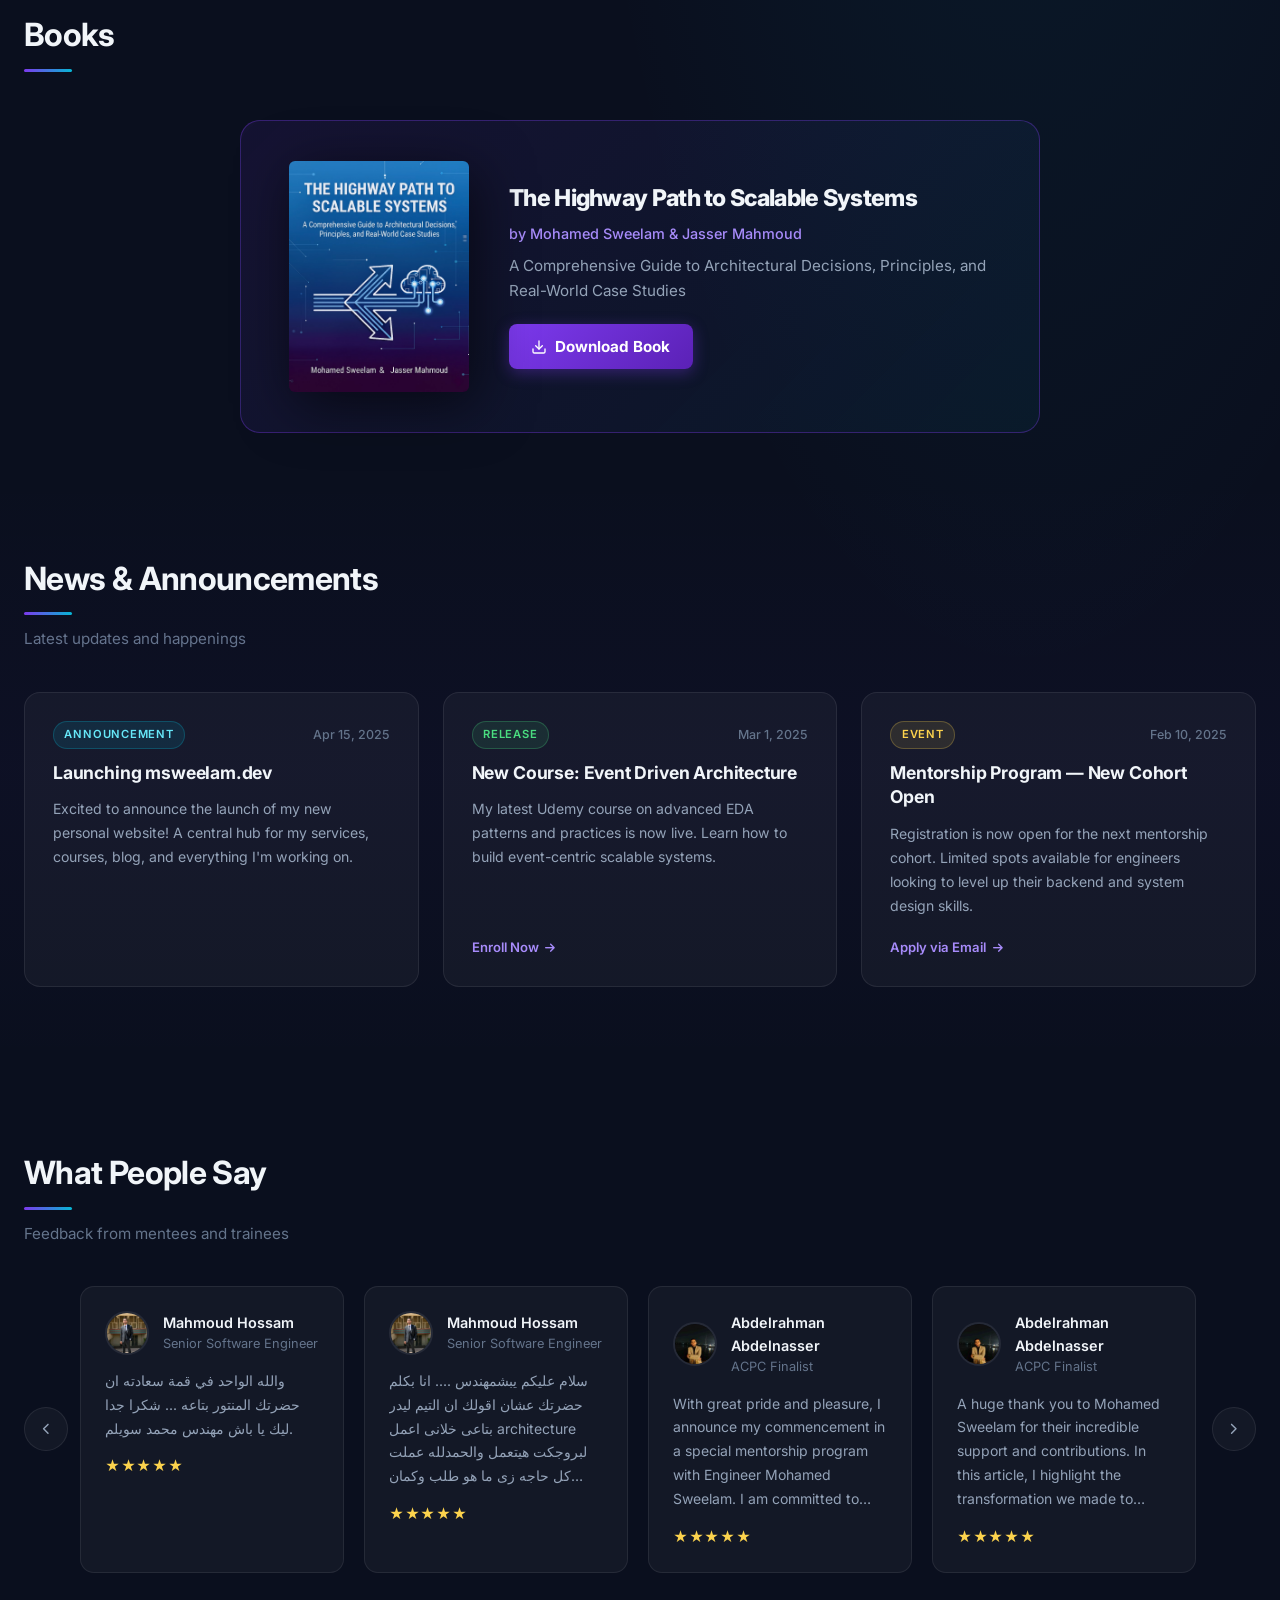
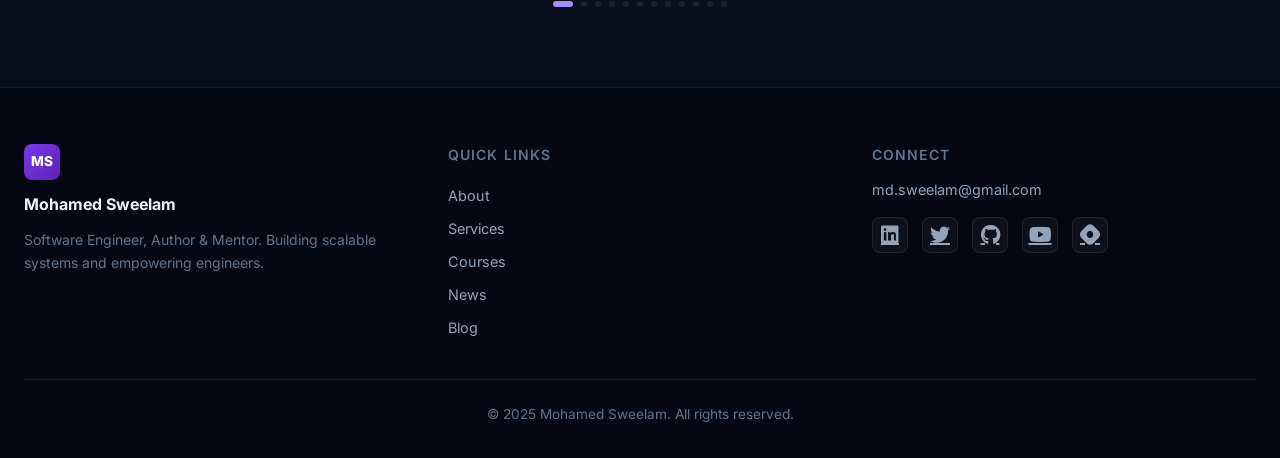
==== commit bde903bb: "update site" ====
--- a/index.html
+++ b/index.html
@@ -4,7 +4,8 @@
 <head>
     <meta charset="UTF-8">
     <meta name="viewport" content="width=device-width, initial-scale=1.0">
-    <title>To Be Software Engineer Mentorship Program</title>
+    <title>Mohamed Sweelam — Software Engineer, Author & Mentor</title>
+    <meta name="description" content="Mohamed Sweelam — Software Engineer specializing in distributed systems, cloud-native architectures, and AI enablement. Author, mentor, and technical trainer.">
     <link rel="stylesheet" href="css/styles.css">
     <link rel="stylesheet" href="https://cdnjs.cloudflare.com/ajax/libs/font-awesome/6.0.0/css/all.min.css">
     <link rel="preconnect" href="https://fonts.googleapis.com">
@@ -16,15 +17,23 @@
     <header class="main-header">
         <nav class="nav-container">
             <div class="logo">
-                <i class="fas fa-graduation-cap"></i>
-                <span>To Be Software Engineer</span>
-            </div>
-            <div class="nav-links">
+                <span class="logo-mark">MS</span>
+                <span>Mohamed Sweelam</span>
+            </div>
+            <button class="mobile-menu-toggle" id="mobile-menu-toggle" aria-label="Toggle menu">
+                <span></span>
+                <span></span>
+                <span></span>
+            </button>
+            <div class="nav-links" id="nav-links">
                 <a href="#about">About</a>
-                <a href="#program">Program</a>
-                <a href="#courses">Courses</a>
+                <a href="#services">Services</a>
+                <a href="#courses">Courses & Books</a>
+                <a href="#news">News</a>
+                <a href="https://msweelam.hashnode.dev" target="_blank" rel="noopener noreferrer" class="nav-external">
+                    Blog <i class="fas fa-arrow-up-right-from-square"></i>
+                </a>
                 <a href="#testimonials">Testimonials</a>
-                <!-- <button class="apply-btn">Apply Now</button> -->
             </div>
         </nav>
     </header>
@@ -33,21 +42,27 @@
         <div class="container">
             <div class="hero-content">
                 <div class="hero-text">
-                    <h1>Transform Your Career Through Expert Mentorship</h1>
-                    <p>Join a personalized mentorship program designed to accelerate your professional growth.
-                        Get guidance from industry expert and unlock your full potential.</p>
+                    <div class="hero-greeting">Hi, I'm Mohamed Sweelam</div>
+                    <h1>Building Scalable Systems & Empowering Engineers</h1>
+                    <p>Software Engineer with 10+ years of experience in distributed systems, cloud-native architectures, and AI enablement. I write, teach, and build — helping teams and engineers level up.</p>
                     <div class="hero-buttons">
-                        <a href="#program" class="primary-btn">Get Started</a>
-                        <a href="https://msweelam.carrd.co/" class="secondary-btn">Learn More</a>
+                        <a href="#services" class="primary-btn">Explore Services</a>
+                        <a href="https://msweelam.hashnode.dev" target="_blank" rel="noopener noreferrer" class="secondary-btn">
+                            Read My Blog <i class="fas fa-arrow-up-right-from-square"></i>
+                        </a>
+                    </div>
+                    <div class="hero-social">
+                        <a href="https://www.linkedin.com/in/mohamedsweelam" target="_blank" rel="noopener noreferrer" aria-label="LinkedIn"><i class="fab fa-linkedin"></i></a>
+                        <a href="https://x.com/mohamed_sweelam" target="_blank" rel="noopener noreferrer" aria-label="Twitter"><i class="fab fa-twitter"></i></a>
+                        <a href="https://github.com/sweelam" target="_blank" rel="noopener noreferrer" aria-label="GitHub"><i class="fab fa-github"></i></a>
+                        <a href="https://www.youtube.com/@mohamedsweelam" target="_blank" rel="noopener noreferrer" aria-label="YouTube"><i class="fab fa-youtube"></i></a>
                     </div>
                 </div>
                 <div class="hero-image">
-                    <!-- <img src="img/mentoship-home-page.png" alt="Mentor and mentee discussion"> -->
-                    <img src="img/menthorship-track.png" alt="Mentor and mentee discussion">
-
+                    <img src="img/me.png" alt="Mohamed Sweelam">
                     <div class="stats-card">
-                        <i class="fas fa-users"></i>
-                        <span>50+ Mentees</span>
+                        <i class="fas fa-star"></i>
+                        <span>10+ Years Experience</span>
                     </div>
                 </div>
             </div>
@@ -58,15 +73,15 @@
         <div class="container">
             <div class="profile-content">
                 <div class="profile-image">
-                    <img src="img/me.png" alt="Mohamed Sweelam">
+                    <img src="img/menthorship-track.png" alt="Mohamed Sweelam's Work">
                     <div class="experience-badge">
-                        <i class="fas fa-star"></i>
-                        <span>10+ Years Experience</span>
+                        <i class="fas fa-users"></i>
+                        <span>50+ Engineers Mentored</span>
                     </div>
                 </div>
                 <div class="profile-info">
-                    <div class="profile-info__tag">Available for Mentorship</div>
-                    <h1>Engineer, Mentor, and Author</h1>
+                    <div class="profile-info__tag">Open to Collaborate</div>
+                    <h1>Engineer, Mentor & Author</h1>
 
                     <p>With over a decade of experience in the software industry, I have helped numerous professionals achieve their career goals.
                         My approach combines practical insights with personalized guidance to drive your success.</p>
@@ -83,7 +98,7 @@
                     </div>
 
                     <div class="profile-info__contact">
-                        <p class="profile-info__contact-label">To register, reach out via</p>
+                        <p class="profile-info__contact-label">Get in touch</p>
                         <a href="mailto:md.sweelam@gmail.com" class="profile-info__email">
                             <i class="fas fa-envelope"></i>
                             md.sweelam@gmail.com
@@ -92,281 +107,151 @@
                 </div>
             </div>
         </div>
-        <section id="courses" class="courses">
-            <div class="container">
-                <h2>Online Courses</h2>
-                <div class="carousel-outer">
-                    <button class="carousel-arrow carousel-arrow--left" id="courses-prev" aria-label="Previous">
-                        <svg xmlns="http://www.w3.org/2000/svg" viewBox="0 0 24 24" fill="none" stroke="currentColor" stroke-width="2" stroke-linecap="round" stroke-linejoin="round"><polyline points="15 18 9 12 15 6"/></svg>
-                    </button>
-                    <div class="carousel-wrapper">
-                        <div class="carousel-track" id="courses-container"></div>
-                    </div>
-                    <button class="carousel-arrow carousel-arrow--right" id="courses-next" aria-label="Next">
-                        <svg xmlns="http://www.w3.org/2000/svg" viewBox="0 0 24 24" fill="none" stroke="currentColor" stroke-width="2" stroke-linecap="round" stroke-linejoin="round"><polyline points="9 18 15 12 9 6"/></svg>
-                    </button>
-                </div>
-                <div class="carousel-dots" id="courses-dots"></div>
-            </div>
-        </section>
-
-        <section id="books" class="books">
-            <div class="container">
-                <h2>Books</h2>
-                <div class="books-grid" id="books-container"></div>
-            </div>
-        </section>
-
-        <section id="program" class="program-modules">
-            <div class="container">
-                <h2>Program Modules</h2>
-                <div class="modules-grid">
-                    <div class="module-card">
-                        <i class="fas fa-bullseye"></i>
-                        <h3>Setting Objectives</h3>
-                        <p>Defining clear career path objectives for new joiners to help them navigate their journey.
-                        </p>
-                    </div>
-
-                    <div class="module-card">
-                        <i class="fas fa-network-wired"></i>
-                        <h3>Mindmap of Backend Engineer</h3>
-                        <p>A detailed mindmap to visualize the core concepts and skills required for a backend engineer.
-                        </p>
-                    </div>
-
-
-                    <div class="module-card">
-                        <i class="fas fa-sync"></i>
-                        <h3>SDLC</h3>
-                        <p>An in-depth introduction to the stages of the software development life cycle and their
-                            importance.</p>
-                    </div>
-
-
-                    <div class="module-card">
-                        <i class="fas fa-code"></i>
-                        <h3>Clean Code</h3>
-                        <p>Principles and practices to write clean, maintainable, and efficient code.</p>
-                    </div>
-
-
-                    <div class="module-card">
-                        <i class="fas fa-cubes"></i>
-                        <h3>Domain Driven Design</h3>
-                        <p>Understanding what, why and how to use DDD correctly and efficiently.</p>
-                    </div>
-
-                    <div class="module-card">
-                        <i class="fas fa-cubes"></i>
-                        <h3>Software Architecture</h3>
-                        <p>Understanding different types of software architecture and when to use every one.</p>
-                    </div>
-
-
-                    <div class="module-card">
-                        <i class="fas fa-arrows-up-down-left-right"></i>
-                        <h3>Scalable Systems</h3>
-                        <p>Techniques and strategies to build systems that can handle increased loads effectively.</p>
-                    </div>
-
-                    <div class="module-card">
-                        <i class="fas fa-database"></i>
-                        <h3>Database Performance</h3>
-                        <p>Strategies to enhance database performance for faster and more reliable applications.</p>
-                    </div>
-
-
-                    <div class="module-card">
-                        <i class="fas fa-tasks"></i>
-                        <h3>Intro to Messaging System</h3>
-                        <p>Understanding event driven , and how to utilize them for effective communication in
-                            distributed
-                            systems.</p>
-                    </div>
-
-
-                    <div class="module-card">
-                        <i class="fas fa-diagram-project"></i>
-                        <h3>System Design</h3>
-                        <p>A concise overview of system design principles and best practices.</p>
-                    </div>
-
-
-                    <div class="module-card">
-                        <i class="fas fa-comments"></i>
-                        <h3>Mock Interview</h3>
-                        <p>Practical mock interview sessions to prepare you for real-world technical interviews.</p>
-                    </div>
-
-
-                    <div class="module-card">
-                        <i class="fas fa-address-card"></i>
-                        <h3>Soft Skills</h3>
-                        <p>A final session focusing on the essential soft skills required to succeed in a professional
-                            environment.</p>
-                    </div>
-                </div>
-
-            </div>
-        </section>
-
-        <section id="program" class="program-modules">
-            <div class="container">
-                <h2>Programs Schedules</h2>
-
-                <!-- Dropdown for Full Program -->
-                <div class="dropdown">
-                    <button class="dropdown-toggle">Full Program</button>
-                    <div class="dropdown-content">
-                        <div class="schedule-cards">
-                            <div class="schedule-card">
-                                <i class="fas fa-calendar-day"></i>
-                                <h3>Duration</h3>
-                                <p>2 months</p>
-                            </div>
-                            <div class="schedule-card">
-                                <i class="fas fa-calendar-check"></i>
-                                <h3>Sessions</h3>
-                                <p>8 - 10</p>
-                            </div>
-                            <div class="schedule-card">
-                                <i class="fas fa-clock"></i>
-                                <h3>Session Time</h3>
-                                <p>60 minutes</p>
-                            </div>
-                        </div>
-                    </div>
-                </div>
-
-                <!-- Dropdown for One-Day Training -->
-                <div class="dropdown">
-                    <button class="dropdown-toggle">One-Day Training</button>
-                    <div class="dropdown-content">
-                        <div class="schedule-cards">
-                            <div class="schedule-card">
-                                <i class="fas fa-calendar-day"></i>
-                                <h3>Duration</h3>
-                                <p>1 Day</p>
-                            </div>
-                            <div class="schedule-card">
-                                <i class="fas fa-calendar-check"></i>
-                                <h3>Sessions</h3>
-                                <p>3</p>
-                            </div>
-                            <div class="schedule-card">
-                                <i class="fas fa-clock"></i>
-                                <h3>Session Time</h3>
-                                <p>140 minutes</p>
-                            </div>
-                        </div>
-                    </div>
-                </div>
-
-                <div class="dropdown">
-                    <button class="dropdown-toggle">How to be Software Engineer?</button>
-                    <div class="dropdown-content">
-                        <div class="schedule-cards">
-                            <div class="schedule-card">
-                                <i class="fas fa-calendar-check"></i>
-                                <h3>Sessions</h3>
-                                <p>1</p>
-                            </div>
-                            <div class="schedule-card">
-                                <i class="fas fa-clock"></i>
-                                <h3>Session Time</h3>
-                                <p>60 minutes</p>
-                            </div>
-                        </div>
-                    </div>
-                </div>
-
-                <div class="dropdown">
-                    <button class="dropdown-toggle">How to be Senior Software Engineer?</button>
-                    <div class="dropdown-content">
-                        <div class="schedule-cards">
-                            <div class="schedule-card">
-                                <i class="fas fa-calendar-check"></i>
-                                <h3>Sessions</h3>
-                                <p>1</p>
-                            </div>
-                            <div class="schedule-card">
-                                <i class="fas fa-clock"></i>
-                                <h3>Session Time</h3>
-                                <p>90 minutes</p>
-                            </div>
-                        </div>
-                    </div>
-                </div>
-
-                <div class="dropdown">
-                    <button class="dropdown-toggle">How to be Lead Software Engineer?</button>
-                    <div class="dropdown-content">
-                        <div class="schedule-cards">
-                            <div class="schedule-card">
-                                <i class="fas fa-calendar-check"></i>
-                                <h3>Sessions</h3>
-                                <p>1</p>
-                            </div>
-                            <div class="schedule-card">
-                                <i class="fas fa-clock"></i>
-                                <h3>Session Time</h3>
-                                <p>90 minutes</p>
-                            </div>
-                        </div>
-                    </div>
-                </div>
-            </div>
-        </section>
-
-        <section id="testimonials" class="testimonials">
-            <div class="container">
-                <h2>What My Mentees Say</h2>
-                <div class="carousel-outer">
-                    <button class="carousel-arrow carousel-arrow--left" id="carousel-prev" aria-label="Previous">
-                        <svg xmlns="http://www.w3.org/2000/svg" viewBox="0 0 24 24" fill="none" stroke="currentColor" stroke-width="2" stroke-linecap="round" stroke-linejoin="round"><polyline points="15 18 9 12 15 6"/></svg>
-                    </button>
-                    <div class="carousel-wrapper">
-                        <div class="carousel-track" id="testimonials-container"></div>
-                    </div>
-                    <button class="carousel-arrow carousel-arrow--right" id="carousel-next" aria-label="Next">
-                        <svg xmlns="http://www.w3.org/2000/svg" viewBox="0 0 24 24" fill="none" stroke="currentColor" stroke-width="2" stroke-linecap="round" stroke-linejoin="round"><polyline points="9 18 15 12 9 6"/></svg>
-                    </button>
-                </div>
-                <div class="carousel-dots" id="carousel-dots"></div>
-            </div>
-        </section>
+    </section>
+
+    <section id="services" class="services">
+        <div class="container">
+            <h2>Services</h2>
+            <p class="section-subtitle">How I can help you and your team grow</p>
+            <div class="services-grid">
+                <div class="service-card">
+                    <div class="service-icon">
+                        <i class="fas fa-compass"></i>
+                    </div>
+                    <h3>Mentorship Program</h3>
+                    <p>Personalized 1-on-1 mentorship to accelerate your career as a software engineer. From juniors to seniors — structured guidance tailored to your goals.</p>
+                    <ul class="service-highlights">
+                        <li>Career path planning</li>
+                        <li>Code & design reviews</li>
+                        <li>Mock interviews</li>
+                    </ul>
+                </div>
+
+                <div class="service-card">
+                    <div class="service-icon">
+                        <i class="fas fa-chalkboard-teacher"></i>
+                    </div>
+                    <h3>Technical Training</h3>
+                    <p>Workshops and training sessions on backend development, system design, distributed systems, and software architecture for teams and individuals.</p>
+                    <ul class="service-highlights">
+                        <li>On-site & remote sessions</li>
+                        <li>Hands-on workshops</li>
+                        <li>Custom curriculum</li>
+                    </ul>
+                </div>
+
+                <div class="service-card">
+                    <div class="service-icon">
+                        <i class="fas fa-lightbulb"></i>
+                    </div>
+                    <h3>Technical Consulting</h3>
+                    <p>Architecture reviews, system design consultations, and technical strategy for startups and engineering teams tackling scale challenges.</p>
+                    <ul class="service-highlights">
+                        <li>Architecture assessment</li>
+                        <li>Scalability planning</li>
+                        <li>Technology selection</li>
+                    </ul>
+                </div>
+
+                <div class="service-card">
+                    <div class="service-icon">
+                        <i class="fas fa-microphone-alt"></i>
+                    </div>
+                    <h3>Speaking & Content</h3>
+                    <p>Conference talks, podcast appearances, and technical content creation on distributed systems, backend engineering, and career growth.</p>
+                    <ul class="service-highlights">
+                        <li>Conference speaking</li>
+                        <li>Technical writing</li>
+                        <li>YouTube content</li>
+                    </ul>
+                </div>
+            </div>
+        </div>
+    </section>
+
+    <section id="courses" class="courses">
+        <div class="container">
+            <h2>Online Courses</h2>
+            <p class="section-subtitle">Learn at your own pace</p>
+            <div class="carousel-outer">
+                <button class="carousel-arrow carousel-arrow--left" id="courses-prev" aria-label="Previous">
+                    <svg xmlns="http://www.w3.org/2000/svg" viewBox="0 0 24 24" fill="none" stroke="currentColor" stroke-width="2" stroke-linecap="round" stroke-linejoin="round"><polyline points="15 18 9 12 15 6"/></svg>
+                </button>
+                <div class="carousel-wrapper">
+                    <div class="carousel-track" id="courses-container"></div>
+                </div>
+                <button class="carousel-arrow carousel-arrow--right" id="courses-next" aria-label="Next">
+                    <svg xmlns="http://www.w3.org/2000/svg" viewBox="0 0 24 24" fill="none" stroke="currentColor" stroke-width="2" stroke-linecap="round" stroke-linejoin="round"><polyline points="9 18 15 12 9 6"/></svg>
+                </button>
+            </div>
+            <div class="carousel-dots" id="courses-dots"></div>
+        </div>
+    </section>
+
+    <section id="books" class="books">
+        <div class="container">
+            <h2>Books</h2>
+            <div class="books-grid" id="books-container"></div>
+        </div>
+    </section>
+
+    <section id="news" class="news">
+        <div class="container">
+            <h2>News & Announcements</h2>
+            <p class="section-subtitle">Latest updates and happenings</p>
+            <div class="news-grid" id="news-container"></div>
+        </div>
+    </section>
+
+    <section id="testimonials" class="testimonials">
+        <div class="container">
+            <h2>What People Say</h2>
+            <p class="section-subtitle">Feedback from mentees and trainees</p>
+            <div class="carousel-outer">
+                <button class="carousel-arrow carousel-arrow--left" id="carousel-prev" aria-label="Previous">
+                    <svg xmlns="http://www.w3.org/2000/svg" viewBox="0 0 24 24" fill="none" stroke="currentColor" stroke-width="2" stroke-linecap="round" stroke-linejoin="round"><polyline points="15 18 9 12 15 6"/></svg>
+                </button>
+                <div class="carousel-wrapper">
+                    <div class="carousel-track" id="testimonials-container"></div>
+                </div>
+                <button class="carousel-arrow carousel-arrow--right" id="carousel-next" aria-label="Next">
+                    <svg xmlns="http://www.w3.org/2000/svg" viewBox="0 0 24 24" fill="none" stroke="currentColor" stroke-width="2" stroke-linecap="round" stroke-linejoin="round"><polyline points="9 18 15 12 9 6"/></svg>
+                </button>
+            </div>
+            <div class="carousel-dots" id="carousel-dots"></div>
+        </div>
     </section>
 
     <footer class="main-footer">
         <div class="container">
             <div class="footer-content">
                 <div class="footer-brand">
-                    <i class="fas fa-graduation-cap"></i>
-                    <span>To Be Software Engineer</span>
-                    <p>Empowering professionals through expert mentorship and guidance.</p>
+                    <span class="logo-mark">MS</span>
+                    <span>Mohamed Sweelam</span>
+                    <p>Software Engineer, Author & Mentor. Building scalable systems and empowering engineers.</p>
                 </div>
                 <div class="footer-links">
                     <h3>Quick Links</h3>
                     <a href="#about">About</a>
-                    <a href="#program">Program</a>
+                    <a href="#services">Services</a>
                     <a href="#courses">Courses</a>
-                    <a href="#testimonials">Testimonials</a>
+                    <a href="#news">News</a>
+                    <a href="https://msweelam.hashnode.dev" target="_blank" rel="noopener noreferrer">Blog</a>
                 </div>
                 <div class="footer-contact">
-                    <h3>Contact</h3>
-                    <p>Email: md.sweelam@gmail.com</p>
+                    <h3>Connect</h3>
+                    <p>md.sweelam@gmail.com</p>
                     <div class="social-links">
-                        <a href="https://www.linkedin.com/in/mohamedsweelam"><i class="fab fa-linkedin"></i></a>
-                        <a href="https://x.com/mohamed_sweelam"><i class="fab fa-twitter"></i></a>
-                        <a href="https://github.com/sweelam"><i class="fab fa-github"></i></a>
-                    </div>
-                </div>
-            </div>
-            <script src="https://static.elfsight.com/platform/platform.js" async></script>
-            <div class="elfsight-app-eaa64c24-8d1c-4015-b113-7b8432de11d3" data-elfsight-app-lazy></div>
+                        <a href="https://www.linkedin.com/in/mohamedsweelam" aria-label="LinkedIn"><i class="fab fa-linkedin"></i></a>
+                        <a href="https://x.com/mohamed_sweelam" aria-label="Twitter"><i class="fab fa-twitter"></i></a>
+                        <a href="https://github.com/sweelam" aria-label="GitHub"><i class="fab fa-github"></i></a>
+                        <a href="https://www.youtube.com/@mohamedsweelam" aria-label="YouTube"><i class="fab fa-youtube"></i></a>
+                        <a href="https://msweelam.hashnode.dev" aria-label="Hashnode"><i class="fab fa-hashnode"></i></a>
+                    </div>
+                </div>
+            </div>
             <div class="footer-bottom">
-                <p>&copy; 2024 To Be Software Engineer. All rights reserved.</p>
+                <p>&copy; 2025 Mohamed Sweelam. All rights reserved.</p>
             </div>
         </div>
     </footer>
--- a/css/styles.css
+++ b/css/styles.css
@@ -77,9 +77,18 @@
     letter-spacing: -0.01em;
 }
 
-.logo i {
-    color: var(--primary-light);
-    font-size: 1.25rem;
+.logo-mark {
+    display: inline-flex;
+    align-items: center;
+    justify-content: center;
+    width: 2.25rem;
+    height: 2.25rem;
+    background: linear-gradient(135deg, var(--primary), var(--primary-dark));
+    border-radius: 0.5rem;
+    font-weight: 800;
+    font-size: 0.85rem;
+    color: var(--white);
+    letter-spacing: 0.02em;
 }
 
 .nav-links {
@@ -99,6 +108,33 @@
 
 .nav-links a:hover {
     color: var(--primary-light);
+}
+
+.nav-external i {
+    font-size: 0.65rem;
+    margin-left: 0.25rem;
+    opacity: 0.7;
+}
+
+/* Mobile menu toggle */
+.mobile-menu-toggle {
+    display: none;
+    flex-direction: column;
+    gap: 5px;
+    background: none;
+    border: none;
+    cursor: pointer;
+    padding: 4px;
+    z-index: 101;
+}
+
+.mobile-menu-toggle span {
+    display: block;
+    width: 22px;
+    height: 2px;
+    background: var(--text-primary);
+    border-radius: 2px;
+    transition: all 0.3s ease;
 }
 
 /* Buttons */
@@ -135,6 +171,7 @@
     text-decoration: none;
     display: inline-flex;
     align-items: center;
+    gap: 0.5rem;
     transition: all 0.2s ease;
 }
 
@@ -142,6 +179,18 @@
     border-color: var(--primary-light);
     color: var(--primary-light);
     background: rgba(124, 58, 237, 0.08);
+}
+
+.secondary-btn i {
+    font-size: 0.7rem;
+}
+
+/* Section subtitles */
+.section-subtitle {
+    color: var(--text-muted);
+    font-size: 0.95rem;
+    margin-top: 0.25rem;
+    margin-bottom: 2.5rem;
 }
 
 /* Hero section */
@@ -167,6 +216,14 @@
     gap: 4rem;
     align-items: center;
     position: relative;
+}
+
+.hero-greeting {
+    font-size: 1rem;
+    font-weight: 600;
+    color: var(--primary-light);
+    margin-bottom: 0.75rem;
+    letter-spacing: 0.02em;
 }
 
 .hero-text h1 {
@@ -194,6 +251,33 @@
     margin-top: 2rem;
 }
 
+.hero-social {
+    display: flex;
+    gap: 0.75rem;
+    margin-top: 2rem;
+}
+
+.hero-social a {
+    display: flex;
+    align-items: center;
+    justify-content: center;
+    width: 2.5rem;
+    height: 2.5rem;
+    border-radius: 0.5rem;
+    border: 1px solid var(--border);
+    background: var(--bg-card);
+    color: var(--text-secondary);
+    font-size: 1.1rem;
+    transition: all 0.2s ease;
+}
+
+.hero-social a:hover {
+    color: var(--primary-light);
+    border-color: var(--border-hover);
+    background: rgba(124, 58, 237, 0.1);
+    transform: translateY(-2px);
+}
+
 .hero-image {
     position: relative;
 }
@@ -223,7 +307,7 @@
 }
 
 .stats-card i {
-    color: var(--primary-light);
+    color: #FCD34D;
 }
 
 /* Profile section */
@@ -276,7 +360,7 @@
 }
 
 .experience-badge i {
-    color: #FCD34D;
+    color: var(--primary-light);
 }
 
 .profile-info {
@@ -406,10 +490,124 @@
     box-shadow: 0 4px 12px rgba(124, 58, 237, 0.2);
 }
 
+/* Services section */
+.services {
+    padding: 5rem 0;
+    position: relative;
+}
+
+.services::before {
+    content: '';
+    position: absolute;
+    inset: 0;
+    background: linear-gradient(180deg, transparent 0%, rgba(6, 182, 212, 0.03) 50%, transparent 100%);
+    pointer-events: none;
+}
+
+.services-grid {
+    display: grid;
+    grid-template-columns: repeat(2, 1fr);
+    gap: 1.5rem;
+    position: relative;
+}
+
+.service-card {
+    background: var(--bg-card);
+    padding: 2rem;
+    border-radius: 1rem;
+    border: 1px solid var(--border);
+    transition: all 0.3s ease;
+    position: relative;
+    overflow: hidden;
+}
+
+.service-card::before {
+    content: '';
+    position: absolute;
+    top: 0;
+    left: 0;
+    right: 0;
+    height: 3px;
+    background: linear-gradient(90deg, var(--primary), var(--accent));
+    opacity: 0;
+    transition: opacity 0.3s ease;
+}
+
+.service-card:hover {
+    transform: translateY(-4px);
+    background: var(--bg-card-hover);
+    border-color: var(--border-hover);
+    box-shadow: var(--shadow-glow);
+}
+
+.service-card:hover::before {
+    opacity: 1;
+}
+
+.service-icon {
+    width: 3rem;
+    height: 3rem;
+    display: flex;
+    align-items: center;
+    justify-content: center;
+    border-radius: 0.75rem;
+    background: rgba(124, 58, 237, 0.12);
+    border: 1px solid rgba(124, 58, 237, 0.2);
+    margin-bottom: 1.25rem;
+}
+
+.service-icon i {
+    font-size: 1.25rem;
+    color: var(--primary-light);
+}
+
+.service-card h3 {
+    font-size: 1.15rem;
+    font-weight: 700;
+    margin-bottom: 0.75rem;
+    color: var(--text-primary);
+    letter-spacing: -0.01em;
+}
+
+.service-card p {
+    color: var(--text-secondary);
+    font-size: 0.9rem;
+    line-height: 1.7;
+    margin-bottom: 1rem;
+}
+
+.service-highlights {
+    list-style: none;
+    display: flex;
+    flex-direction: column;
+    gap: 0.4rem;
+}
+
+.service-highlights li {
+    color: var(--text-muted);
+    font-size: 0.82rem;
+    font-weight: 500;
+    padding-left: 1.25rem;
+    position: relative;
+}
+
+.service-highlights li::before {
+    content: '';
+    position: absolute;
+    left: 0;
+    top: 0.5em;
+    width: 6px;
+    height: 6px;
+    border-radius: 50%;
+    background: var(--primary-light);
+    opacity: 0.6;
+}
+
 /* Section headings */
-.program-modules h2,
+.services h2,
 .courses h2,
 .books h2,
+.news h2,
 .testimonials h2 {
     font-size: 2rem;
     font-weight: 700;
@@ -420,9 +618,10 @@
     display: inline-block;
 }
 
-.program-modules h2::after,
+.services h2::after,
 .courses h2::after,
 .books h2::after,
+.news h2::after,
 .testimonials h2::after {
     content: '';
     display: block;
@@ -433,192 +632,9 @@
     margin-top: 0.5rem;
 }
 
-/* Books */
-.books {
-    padding: 2.5rem 0;
-}
-
-.books-grid {
-    display: flex;
-    justify-content: center;
-    margin-top: 2.5rem;
-}
-
-.book-card {
-    display: flex;
-    gap: 2.5rem;
-    align-items: center;
-    text-decoration: none;
-    color: inherit;
-    background: linear-gradient(135deg, rgba(124, 58, 237, 0.1) 0%, rgba(6, 182, 212, 0.05) 100%);
-    border: 1px solid rgba(124, 58, 237, 0.35);
-    border-radius: 1.25rem;
-    padding: 2.5rem 3rem;
-    width: 100%;
-    max-width: 800px;
-    transition: transform 0.25s ease, border-color 0.25s ease, box-shadow 0.25s ease;
-}
-
-.book-card:hover {
-    transform: translateY(-4px);
-    border-color: var(--border-hover);
-    box-shadow: var(--shadow-glow);
-}
-
-.book-card:focus-visible {
-    outline: 2px solid var(--primary-light);
-    outline-offset: 3px;
-}
-
-/* Book cover image */
-.book-card__cover {
-    flex-shrink: 0;
-    width: 180px;
-    filter: drop-shadow(6px 12px 28px rgba(0,0,0,0.6));
-    transition: filter 0.3s ease, transform 0.3s ease;
-    border-radius: 6px;
-    overflow: hidden;
-}
-
-.book-card__cover img {
-    width: 100%;
-    height: 100%;
-    object-fit: cover;
-    display: block;
-}
-
-.book-card:hover .book-card__cover {
-    filter: drop-shadow(6px 12px 28px rgba(124, 58, 237, 0.5));
-    transform: scale(1.03) rotate(-1deg);
-}
-
-/* Book text body */
-.book-card__body {
-    display: flex;
-    flex-direction: column;
-    gap: 0.5rem;
-}
-
-.book-card__body h3 {
-    font-size: 1.45rem;
-    font-weight: 800;
-    color: var(--text-primary);
-    letter-spacing: -0.03em;
-    line-height: 1.3;
-    transition: color 0.2s ease;
-}
-
-.book-card:hover .book-card__body h3 {
-    color: var(--primary-light);
-}
-
-.book-card__author {
-    font-size: 0.9rem;
-    font-weight: 500;
-    color: var(--primary-light);
-}
-
-.book-card__desc {
-    font-size: 0.95rem;
-    color: var(--text-secondary);
-    line-height: 1.7;
-}
-
-.book-card__cta {
-    display: inline-flex;
-    align-items: center;
-    gap: 0.5rem;
-    margin-top: 0.75rem;
-    font-size: 0.95rem;
-    font-weight: 700;
-    color: #fff;
-    background: linear-gradient(135deg, var(--primary), var(--primary-dark));
-    padding: 0.65rem 1.4rem;
-    border-radius: 0.5rem;
-    box-shadow: 0 4px 15px rgba(124, 58, 237, 0.35);
-    transition: all 0.2s ease;
-    width: fit-content;
-}
-
-.book-card__cta svg {
-    width: 1rem;
-    height: 1rem;
-    transition: transform 0.2s ease;
-}
-
-.book-card:hover .book-card__cta {
-    box-shadow: 0 6px 20px rgba(124, 58, 237, 0.55);
-    transform: translateY(-1px);
-}
-
-.book-card:hover .book-card__cta svg {
-    transform: translateY(2px);
-}
-
-@media (max-width: 640px) {
-    .book-card {
-        flex-direction: column;
-        align-items: center;
-        text-align: center;
-        padding: 2rem 1.5rem;
-    }
-
-    .book-card__cta {
-        align-self: center;
-    }
-}
-
-/* Program modules */
-.program-modules {
-    padding: 2.5rem 0;
-}
-
-.modules-grid {
-    display: grid;
-    grid-template-columns: repeat(auto-fit, minmax(240px, 1fr));
-    gap: 1.25rem;
-    margin-top: 2.5rem;
-}
-
-.module-card {
-    background: var(--bg-card);
-    padding: 1.75rem;
-    border-radius: 0.875rem;
-    border: 1px solid var(--border);
-    transition: all 0.25s ease;
-}
-
-.module-card:hover {
-    transform: translateY(-4px);
-    background: var(--bg-card-hover);
-    border-color: var(--border-hover);
-    box-shadow: var(--shadow-glow);
-}
-
-.module-card i {
-    font-size: 1.75rem;
-    color: var(--primary-light);
-    margin-bottom: 1rem;
-    display: block;
-}
-
-.module-card h3 {
-    font-size: 1rem;
-    font-weight: 600;
-    margin-bottom: 0.625rem;
-    color: var(--text-primary);
-    letter-spacing: -0.01em;
-}
-
-.module-card p {
-    color: var(--text-secondary);
-    font-size: 0.875rem;
-    line-height: 1.65;
-}
-
 /* Courses */
 .courses {
-    padding: 2.5rem 0;
+    padding: 5rem 0 2.5rem;
 }
 
 /* The entire card IS the link */
@@ -633,7 +649,6 @@
     overflow: hidden;
     transition: transform 0.25s ease, border-color 0.25s ease, box-shadow 0.25s ease;
     cursor: pointer;
-    /* Carousel sizing: 4 visible on desktop */
     flex: 0 0 calc(25% - 0.94rem);
     min-width: 0;
 }
@@ -657,11 +672,10 @@
     outline-offset: 3px;
 }
 
-/* Image container — fixed ratio so every image fills uniformly */
 .course-card__image {
     position: relative;
     width: 100%;
-    padding-top: 56.25%; /* 16:9 */
+    padding-top: 56.25%;
     overflow: hidden;
     background: #0d1224;
 }
@@ -680,7 +694,6 @@
     transform: scale(1.06);
 }
 
-/* Gradient overlay at the bottom of the image */
 .course-card__image::after {
     content: '';
     position: absolute;
@@ -689,7 +702,6 @@
     pointer-events: none;
 }
 
-/* External link badge */
 .course-card__badge {
     position: absolute;
     top: 0.75rem;
@@ -706,7 +718,6 @@
     z-index: 1;
 }
 
-/* Text body */
 .course-card__body {
     display: flex;
     flex-direction: column;
@@ -755,16 +766,294 @@
     transform: translateX(3px);
 }
 
+/* Books */
+.books {
+    padding: 2.5rem 0;
+}
+
+.books-grid {
+    display: flex;
+    justify-content: center;
+    margin-top: 2.5rem;
+}
+
+.book-card {
+    display: flex;
+    gap: 2.5rem;
+    align-items: center;
+    text-decoration: none;
+    color: inherit;
+    background: linear-gradient(135deg, rgba(124, 58, 237, 0.1) 0%, rgba(6, 182, 212, 0.05) 100%);
+    border: 1px solid rgba(124, 58, 237, 0.35);
+    border-radius: 1.25rem;
+    padding: 2.5rem 3rem;
+    width: 100%;
+    max-width: 800px;
+    transition: transform 0.25s ease, border-color 0.25s ease, box-shadow 0.25s ease;
+}
+
+.book-card:hover {
+    transform: translateY(-4px);
+    border-color: var(--border-hover);
+    box-shadow: var(--shadow-glow);
+}
+
+.book-card:focus-visible {
+    outline: 2px solid var(--primary-light);
+    outline-offset: 3px;
+}
+
+.book-card__cover {
+    flex-shrink: 0;
+    width: 180px;
+    filter: drop-shadow(6px 12px 28px rgba(0,0,0,0.6));
+    transition: filter 0.3s ease, transform 0.3s ease;
+    border-radius: 6px;
+    overflow: hidden;
+}
+
+.book-card__cover img {
+    width: 100%;
+    height: 100%;
+    object-fit: cover;
+    display: block;
+}
+
+.book-card:hover .book-card__cover {
+    filter: drop-shadow(6px 12px 28px rgba(124, 58, 237, 0.5));
+    transform: scale(1.03) rotate(-1deg);
+}
+
+.book-card__body {
+    display: flex;
+    flex-direction: column;
+    gap: 0.5rem;
+}
+
+.book-card__body h3 {
+    font-size: 1.45rem;
+    font-weight: 800;
+    color: var(--text-primary);
+    letter-spacing: -0.03em;
+    line-height: 1.3;
+    transition: color 0.2s ease;
+}
+
+.book-card:hover .book-card__body h3 {
+    color: var(--primary-light);
+}
+
+.book-card__author {
+    font-size: 0.9rem;
+    font-weight: 500;
+    color: var(--primary-light);
+}
+
+.book-card__desc {
+    font-size: 0.95rem;
+    color: var(--text-secondary);
+    line-height: 1.7;
+}
+
+.book-card__cta {
+    display: inline-flex;
+    align-items: center;
+    gap: 0.5rem;
+    margin-top: 0.75rem;
+    font-size: 0.95rem;
+    font-weight: 700;
+    color: #fff;
+    background: linear-gradient(135deg, var(--primary), var(--primary-dark));
+    padding: 0.65rem 1.4rem;
+    border-radius: 0.5rem;
+    box-shadow: 0 4px 15px rgba(124, 58, 237, 0.35);
+    transition: all 0.2s ease;
+    width: fit-content;
+}
+
+.book-card__cta svg {
+    width: 1rem;
+    height: 1rem;
+    transition: transform 0.2s ease;
+}
+
+.book-card:hover .book-card__cta {
+    box-shadow: 0 6px 20px rgba(124, 58, 237, 0.55);
+    transform: translateY(-1px);
+}
+
+.book-card:hover .book-card__cta svg {
+    transform: translateY(2px);
+}
+
+@media (max-width: 640px) {
+    .book-card {
+        flex-direction: column;
+        align-items: center;
+        text-align: center;
+        padding: 2rem 1.5rem;
+    }
+
+    .book-card__cta {
+        align-self: center;
+    }
+}
+
+/* News section */
+.news {
+    padding: 5rem 0;
+    position: relative;
+}
+
+.news::before {
+    content: '';
+    position: absolute;
+    inset: 0;
+    background: linear-gradient(180deg, transparent 0%, rgba(124, 58, 237, 0.03) 50%, transparent 100%);
+    pointer-events: none;
+}
+
+.news-grid {
+    display: grid;
+    grid-template-columns: repeat(auto-fill, minmax(340px, 1fr));
+    gap: 1.5rem;
+    position: relative;
+}
+
+.news-card {
+    background: var(--bg-card);
+    border-radius: 1rem;
+    border: 1px solid var(--border);
+    padding: 1.75rem;
+    transition: all 0.25s ease;
+    display: flex;
+    flex-direction: column;
+    gap: 0.75rem;
+    position: relative;
+    overflow: hidden;
+}
+
+.news-card::before {
+    content: '';
+    position: absolute;
+    top: 0;
+    left: 0;
+    width: 4px;
+    height: 100%;
+    background: linear-gradient(180deg, var(--primary), var(--accent));
+    opacity: 0;
+    transition: opacity 0.3s ease;
+}
+
+.news-card:hover {
+    transform: translateY(-3px);
+    background: var(--bg-card-hover);
+    border-color: var(--border-hover);
+    box-shadow: var(--shadow-glow);
+}
+
+.news-card:hover::before {
+    opacity: 1;
+}
+
+.news-card__header {
+    display: flex;
+    align-items: center;
+    justify-content: space-between;
+    gap: 1rem;
+}
+
+.news-card__type {
+    display: inline-flex;
+    align-items: center;
+    gap: 0.35rem;
+    font-size: 0.7rem;
+    font-weight: 600;
+    letter-spacing: 0.07em;
+    text-transform: uppercase;
+    padding: 0.25rem 0.65rem;
+    border-radius: 999px;
+}
+
+.news-card__type--announcement {
+    color: var(--accent-light);
+    background: rgba(6, 182, 212, 0.12);
+    border: 1px solid rgba(6, 182, 212, 0.25);
+}
+
+.news-card__type--release {
+    color: #4ade80;
+    background: rgba(74, 222, 128, 0.1);
+    border: 1px solid rgba(74, 222, 128, 0.25);
+}
+
+.news-card__type--event {
+    color: #FCD34D;
+    background: rgba(252, 211, 77, 0.1);
+    border: 1px solid rgba(252, 211, 77, 0.25);
+}
+
+.news-card__type--update {
+    color: var(--primary-light);
+    background: rgba(124, 58, 237, 0.1);
+    border: 1px solid rgba(124, 58, 237, 0.25);
+}
+
+.news-card__date {
+    font-size: 0.78rem;
+    color: var(--text-muted);
+    font-weight: 500;
+}
+
+.news-card h3 {
+    font-size: 1.1rem;
+    font-weight: 700;
+    color: var(--text-primary);
+    line-height: 1.4;
+    letter-spacing: -0.01em;
+}
+
+.news-card p {
+    font-size: 0.88rem;
+    color: var(--text-secondary);
+    line-height: 1.7;
+}
+
+.news-card__link {
+    display: inline-flex;
+    align-items: center;
+    gap: 0.4rem;
+    font-size: 0.82rem;
+    font-weight: 600;
+    color: var(--primary-light);
+    text-decoration: none;
+    margin-top: auto;
+    padding-top: 0.5rem;
+    transition: gap 0.2s ease;
+}
+
+.news-card__link:hover {
+    gap: 0.6rem;
+}
+
+.news-card__link i {
+    font-size: 0.7rem;
+    transition: transform 0.2s ease;
+}
+
+.news-card__link:hover i {
+    transform: translateX(2px);
+}
+
 /* Testimonials */
 .testimonials {
-    padding: 2.5rem 0;
+    padding: 5rem 0;
 }
 
 .carousel-outer {
     display: flex;
     align-items: center;
     gap: 0.75rem;
-    margin-top: 2.5rem;
 }
 
 .carousel-arrow {
@@ -929,12 +1218,12 @@
     gap: 0.75rem;
 }
 
-.footer-brand i {
-    color: var(--primary-light);
-    font-size: 1.5rem;
-}
-
-.footer-brand span {
+.footer-brand .logo-mark {
+    width: 2.25rem;
+    height: 2.25rem;
+}
+
+.footer-brand span:not(.logo-mark) {
     font-weight: 700;
     font-size: 1rem;
 }
@@ -994,7 +1283,7 @@
 .social-links a {
     color: var(--text-secondary);
     font-size: 1.25rem;
-    transition: color 0.2s ease;
+    transition: all 0.2s ease;
     display: flex;
     align-items: center;
     justify-content: center;
@@ -1020,116 +1309,6 @@
     font-size: 0.85rem;
 }
 
-/* Program Schedule */
-.program-details {
-    margin-top: 3rem;
-    padding: 2rem;
-    background: var(--bg-card);
-    border-radius: 0.875rem;
-    border: 1px solid var(--border);
-}
-
-.program-details h2 {
-    font-size: 2rem;
-    font-weight: bold;
-    margin-bottom: 1.5rem;
-    text-align: center;
-    color: var(--primary-light);
-}
-
-.dropdown {
-    margin-bottom: 1rem;
-}
-
-.dropdown-toggle {
-    background: var(--bg-card);
-    color: var(--text-primary);
-    padding: 0.875rem 1.25rem;
-    border: 1px solid var(--border);
-    border-radius: 0.625rem;
-    font-size: 0.95rem;
-    font-weight: 500;
-    cursor: pointer;
-    width: 100%;
-    text-align: left;
-    position: relative;
-    transition: all 0.2s ease;
-    font-family: 'Inter', sans-serif;
-}
-
-.dropdown-toggle::after {
-    content: '\25BC';
-    font-size: 0.75rem;
-    color: var(--text-muted);
-    position: absolute;
-    right: 1rem;
-    top: 50%;
-    transform: translateY(-50%);
-    transition: transform 0.3s ease;
-}
-
-.dropdown-toggle:hover {
-    background: var(--bg-card-hover);
-    border-color: var(--border-hover);
-    color: var(--primary-light);
-}
-
-.dropdown.open .dropdown-toggle::after {
-    transform: translateY(-50%) rotate(180deg);
-}
-
-.dropdown-content {
-    display: none;
-    margin-top: 0.875rem;
-}
-
-.dropdown-content .schedule-cards {
-    display: grid;
-    grid-template-columns: repeat(auto-fit, minmax(220px, 1fr));
-    gap: 1rem;
-    text-align: center;
-}
-
-.schedule-card {
-    background: var(--bg-card);
-    padding: 1.75rem 1.25rem;
-    border-radius: 0.75rem;
-    border: 1px solid var(--border);
-    transition: all 0.25s ease;
-}
-
-.schedule-card:hover {
-    transform: translateY(-3px);
-    border-color: var(--border-hover);
-    background: var(--bg-card-hover);
-}
-
-.schedule-card i {
-    font-size: 1.75rem;
-    color: var(--primary-light);
-    margin-bottom: 0.875rem;
-    display: block;
-}
-
-.schedule-card h3 {
-    font-size: 0.875rem;
-    font-weight: 600;
-    text-transform: uppercase;
-    letter-spacing: 0.06em;
-    margin-bottom: 0.5rem;
-    color: var(--text-muted);
-}
-
-.schedule-card p {
-    font-size: 1.25rem;
-    font-weight: 700;
-    color: var(--text-primary);
-}
-
-.dropdown.open .dropdown-content {
-    display: block;
-}
-
 /* Responsive */
 @media (max-width: 768px) {
     .hero-content,
@@ -1137,8 +1316,26 @@
         grid-template-columns: 1fr;
     }
 
+    .mobile-menu-toggle {
+        display: flex;
+    }
+
     .nav-links {
         display: none;
+        position: absolute;
+        top: 4rem;
+        left: 0;
+        right: 0;
+        flex-direction: column;
+        background: rgba(10, 15, 30, 0.95);
+        backdrop-filter: blur(20px);
+        padding: 1.5rem;
+        gap: 1rem;
+        border-bottom: 1px solid var(--border);
+    }
+
+    .nav-links.open {
+        display: flex;
     }
 
     .hero-text h1 {
@@ -1156,7 +1353,11 @@
         padding: 4rem 0 3rem;
     }
 
-    .schedule-card {
-        padding: 1.25rem;
+    .services-grid {
+        grid-template-columns: 1fr;
     }
-}
+
+    .news-grid {
+        grid-template-columns: 1fr;
+    }
+}
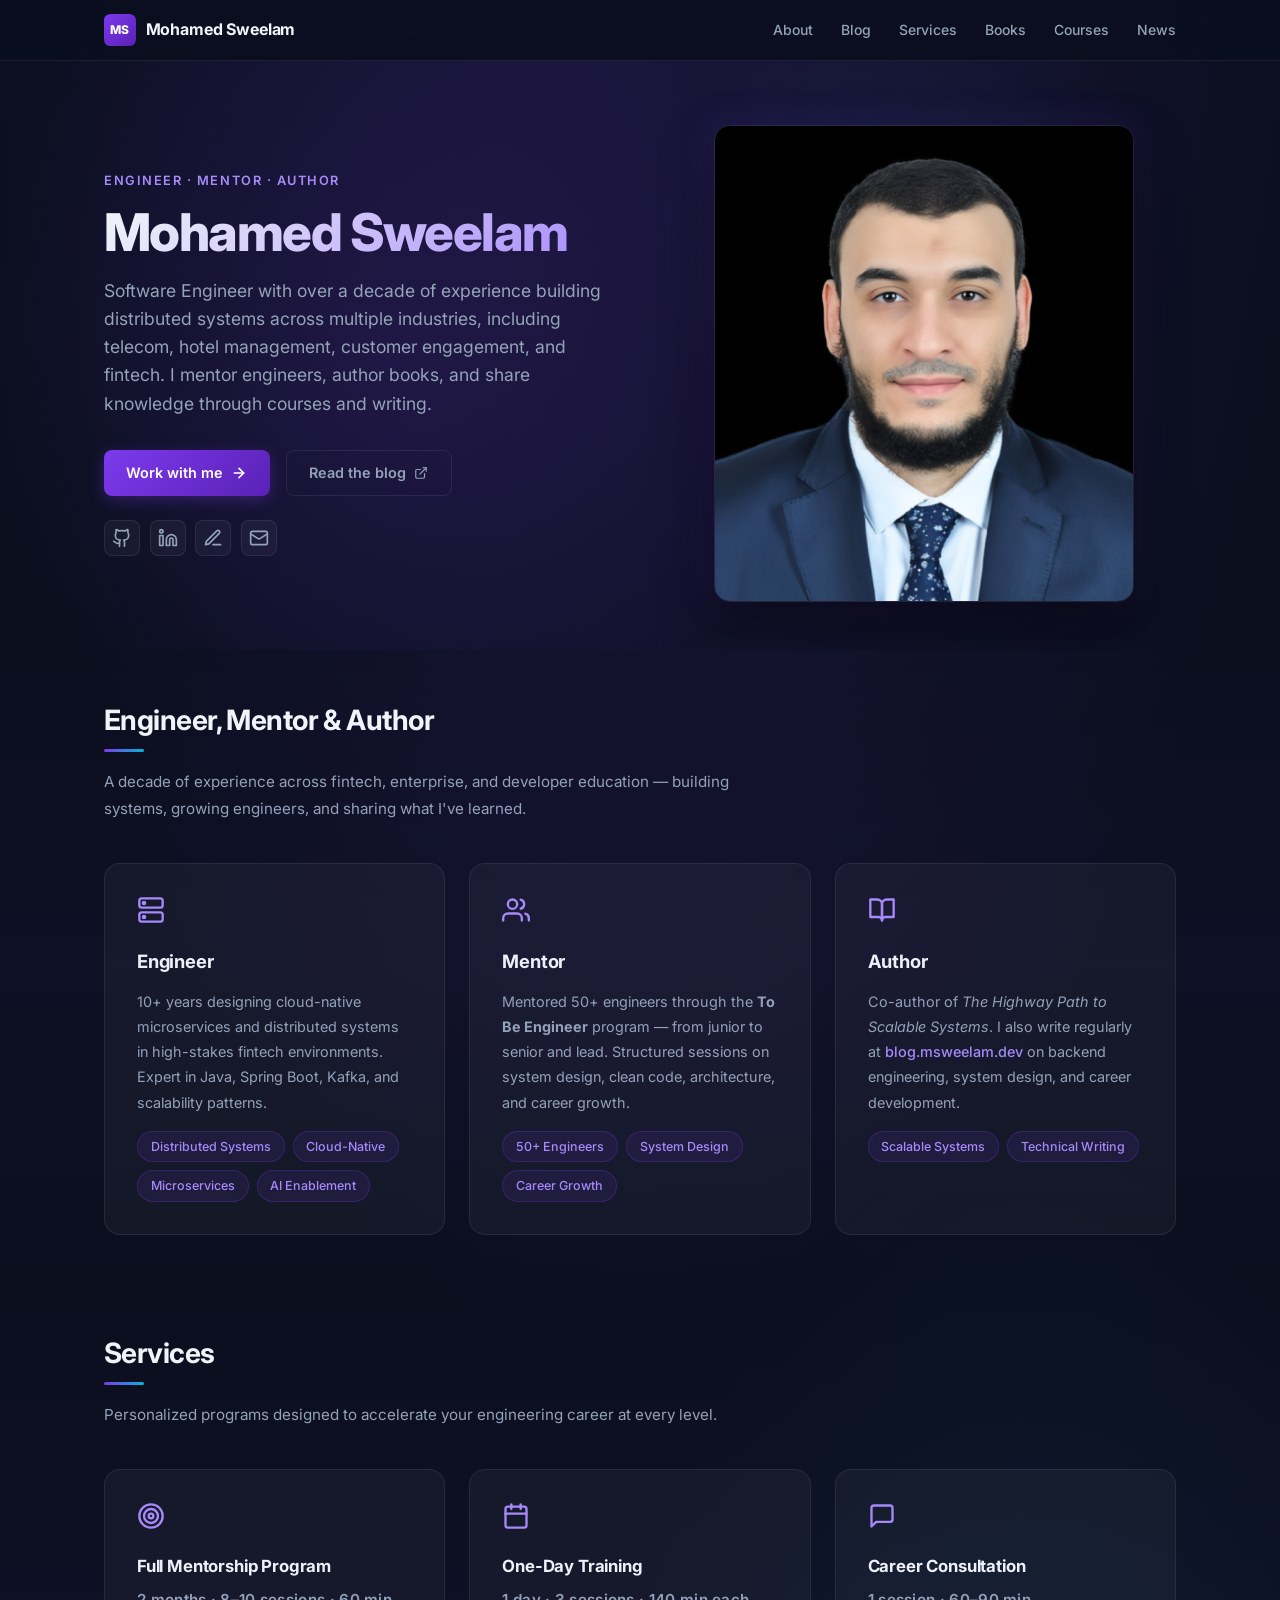
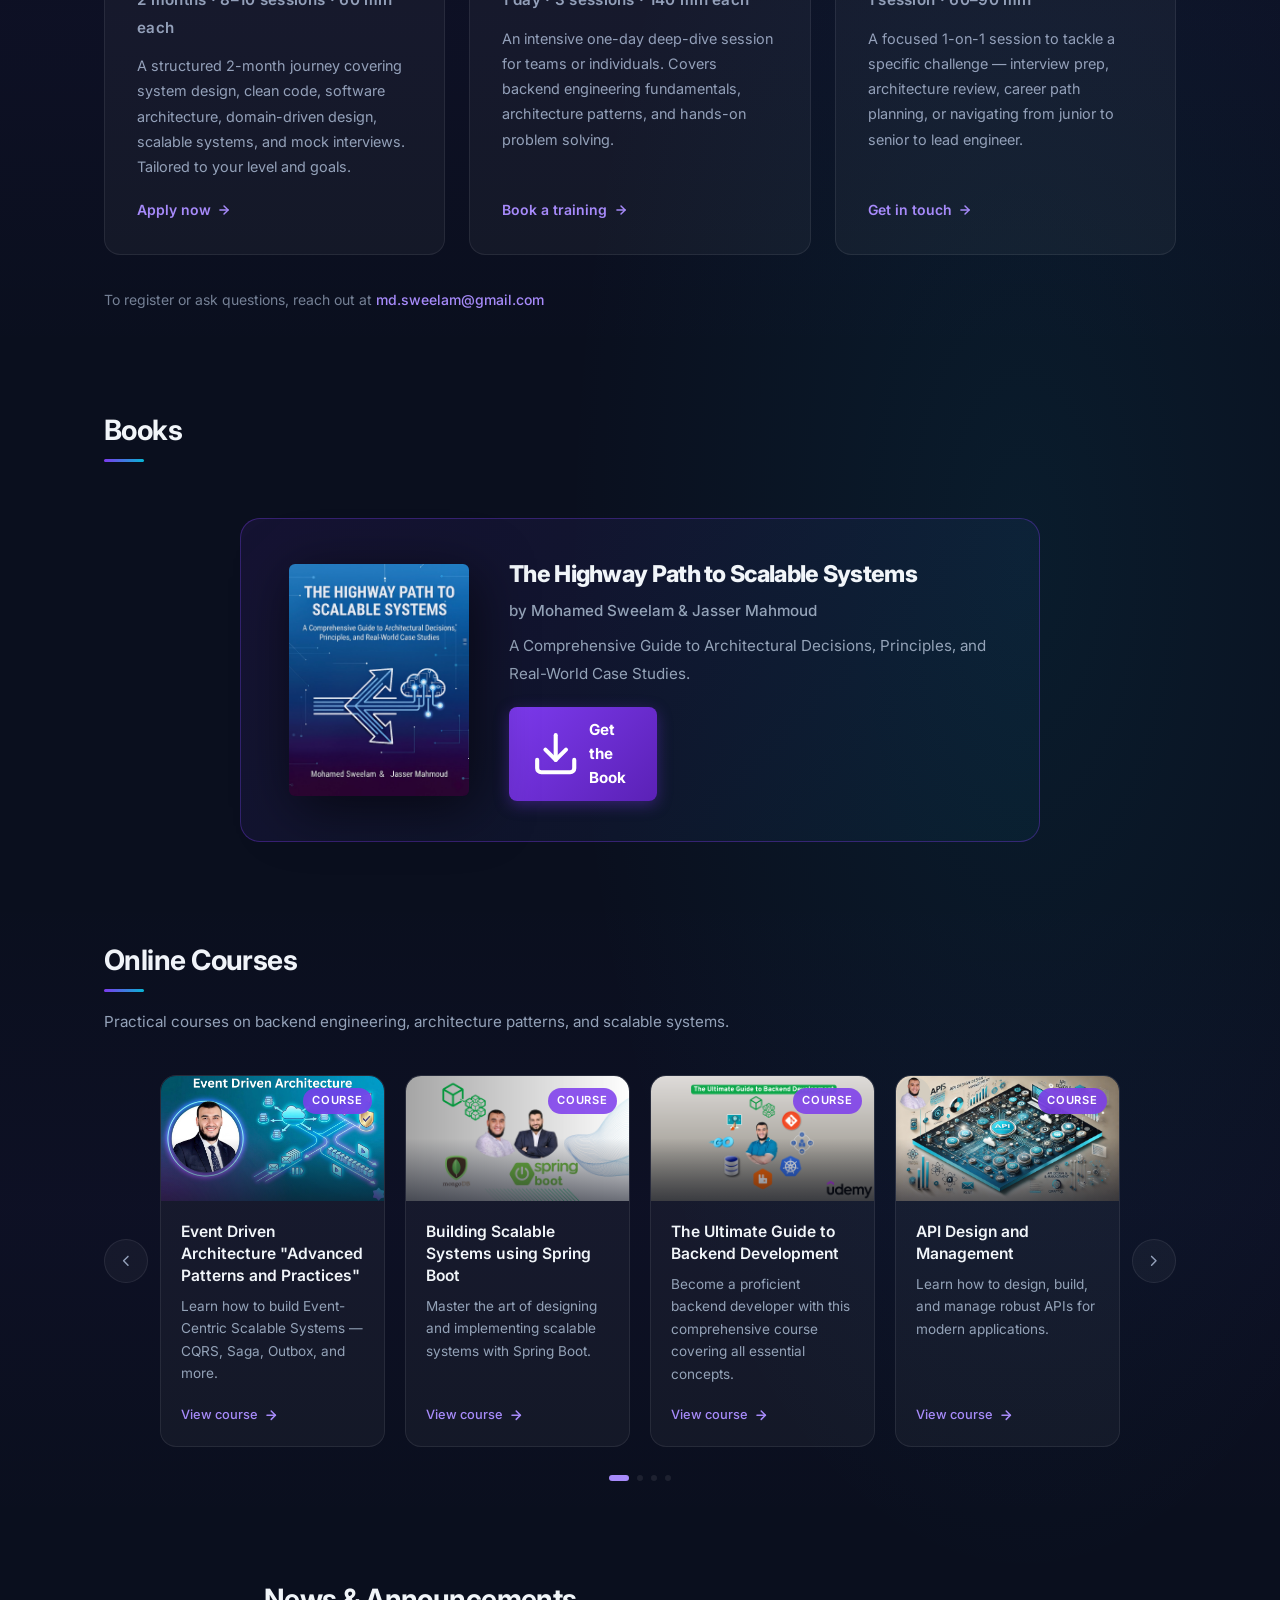
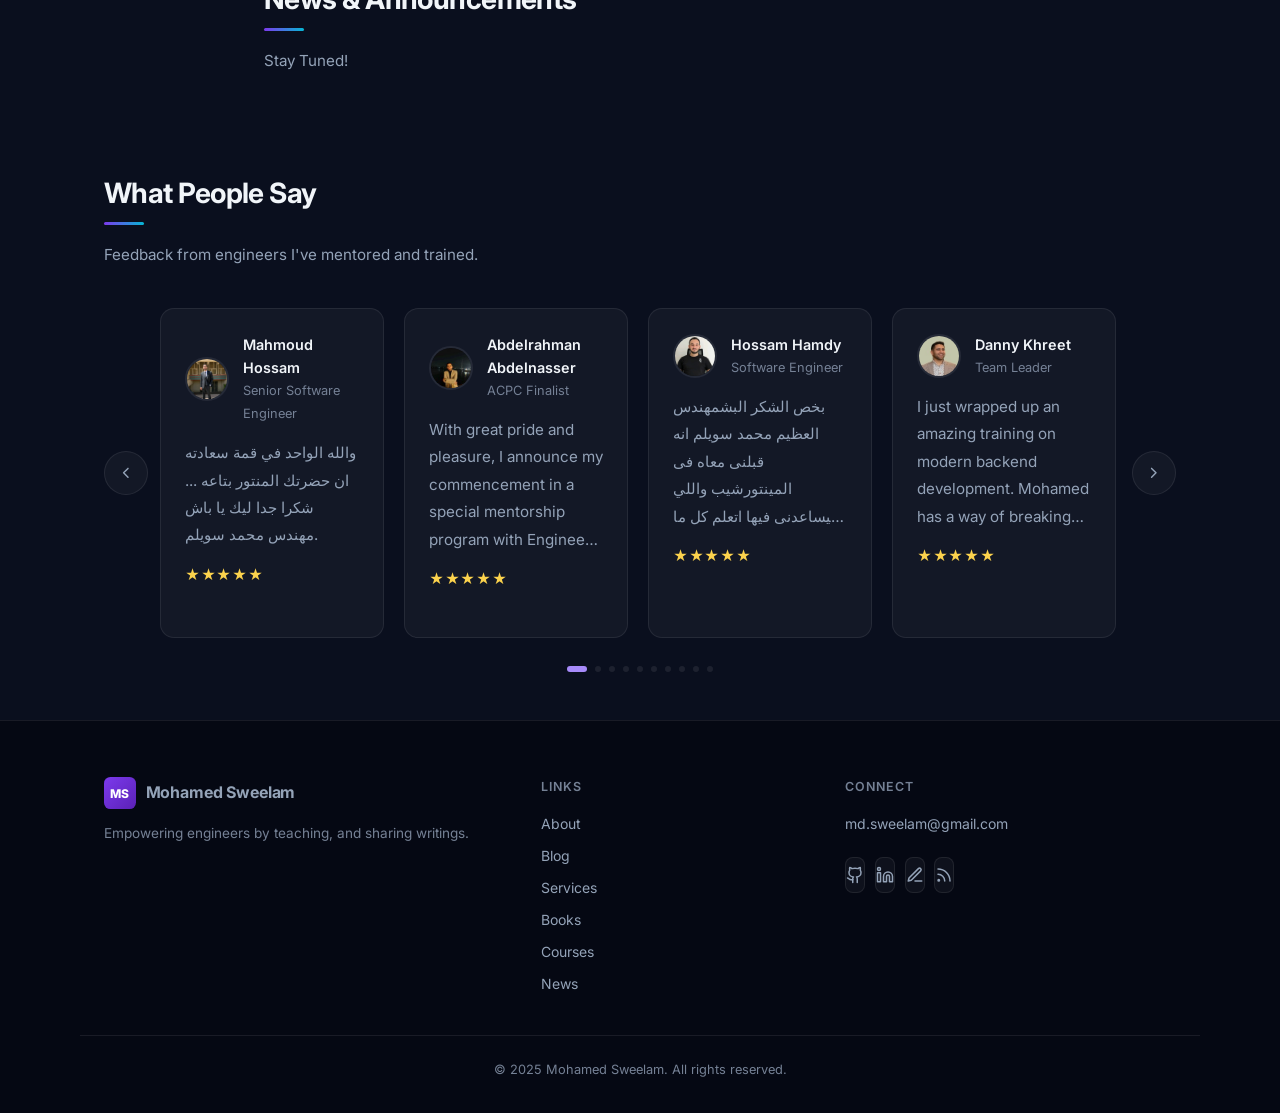
==== commit d055a5d3: "update site" ====
--- a/index.html
+++ b/index.html
@@ -4,259 +4,495 @@
 <head>
     <meta charset="UTF-8">
     <meta name="viewport" content="width=device-width, initial-scale=1.0">
-    <title>Mohamed Sweelam — Software Engineer, Author & Mentor</title>
-    <meta name="description" content="Mohamed Sweelam — Software Engineer specializing in distributed systems, cloud-native architectures, and AI enablement. Author, mentor, and technical trainer.">
+    <title>Mohamed Sweelam — Engineer, Mentor &amp; Author</title>
+    <meta name="description" content="Senior Backend Engineer, Mentor, and Author specializing in distributed systems, cloud-native architectures, and developer education.">
+
+    <!-- Open Graph -->
+    <meta property="og:title" content="Mohamed Sweelam — Engineer, Mentor &amp; Author">
+    <meta property="og:description" content="Senior Backend Engineer, Mentor, and Author specializing in distributed systems, cloud-native architectures, and developer education.">
+    <meta property="og:image" content="https://msweelam.dev/img/me.png">
+    <meta property="og:url" content="https://msweelam.dev">
+    <meta property="og:type" content="website">
+
+    <!-- Favicon -->
+    <link rel="icon" href="/favicon.svg" type="image/svg+xml">
+
+    <!-- Styles -->
     <link rel="stylesheet" href="css/styles.css">
-    <link rel="stylesheet" href="https://cdnjs.cloudflare.com/ajax/libs/font-awesome/6.0.0/css/all.min.css">
     <link rel="preconnect" href="https://fonts.googleapis.com">
     <link rel="preconnect" href="https://fonts.gstatic.com" crossorigin>
-    <link href="https://fonts.googleapis.com/css2?family=Inter:wght@300;400;500;600;700;800&display=swap" rel="stylesheet">
+    <link href="https://fonts.googleapis.com/css2?family=Inter:wght@400;500;600;700;800&display=swap" rel="stylesheet">
+
+    <!-- JSON-LD Person schema -->
+    <script type="application/ld+json">
+    {
+        "@context": "https://schema.org",
+        "@type": "Person",
+        "name": "Mohamed Sweelam",
+        "url": "https://msweelam.dev",
+        "jobTitle": "Senior Backend Engineer",
+        "sameAs": [
+            "https://github.com/sweelam",
+            "https://www.linkedin.com/in/mohamedsweelam",
+            "https://blog.msweelam.dev"
+        ]
+    }
+    </script>
 </head>
 
 <body>
-    <header class="main-header">
-        <nav class="nav-container">
-            <div class="logo">
-                <span class="logo-mark">MS</span>
-                <span>Mohamed Sweelam</span>
-            </div>
-            <button class="mobile-menu-toggle" id="mobile-menu-toggle" aria-label="Toggle menu">
-                <span></span>
-                <span></span>
-                <span></span>
+
+<!-- ─── HEADER ─────────────────────────────────────────── -->
+<header class="site-header">
+    <nav class="nav container">
+        <a href="/" class="nav-logo" aria-label="Home">
+            <span class="logo-mark" aria-hidden="true">MS</span>
+            <span class="logo-text">Mohamed Sweelam</span>
+        </a>
+
+        <button class="nav-toggle" id="nav-toggle" aria-label="Toggle navigation" aria-expanded="false">
+            <span></span><span></span><span></span>
+        </button>
+
+        <div class="nav-links" id="nav-links" role="navigation">
+            <a href="#about">About</a>
+            <a href="https://blog.msweelam.dev" target="_blank" rel="noopener noreferrer">Blog</a>
+            <a href="#services">Services</a>
+            <a href="#books">Books</a>
+            <a href="#courses">Courses</a>
+            <a href="#news">News</a>
+        </div>
+    </nav>
+</header>
+
+<main>
+
+<!-- ─── HERO ───────────────────────────────────────────── -->
+<section class="hero">
+    <div class="container hero-grid">
+        <div class="hero-text">
+            <p class="hero-eyebrow">Engineer &middot; Mentor &middot; Author</p>
+            <h1>Mohamed Sweelam</h1>
+            <p class="hero-tagline">Software Engineer with over a decade of experience building distributed systems across multiple industries, including telecom, hotel management, customer engagement, and fintech. I mentor engineers, author books, and share knowledge through courses and writing.</p>
+
+            <div class="hero-actions">
+                <a href="#services" class="btn btn-primary">
+                    Work with me
+                    <svg width="16" height="16" viewBox="0 0 24 24" fill="none" stroke="currentColor" stroke-width="2.5" stroke-linecap="round" stroke-linejoin="round" aria-hidden="true"><path d="M5 12h14"/><path d="m12 5 7 7-7 7"/></svg>
+                </a>
+                <a href="https://blog.msweelam.dev" target="_blank" rel="noopener noreferrer" class="btn btn-outline">
+                    Read the blog
+                    <svg width="14" height="14" viewBox="0 0 24 24" fill="none" stroke="currentColor" stroke-width="2" stroke-linecap="round" stroke-linejoin="round" aria-hidden="true"><path d="M18 13v6a2 2 0 0 1-2 2H5a2 2 0 0 1-2-2V8a2 2 0 0 1 2-2h6"/><polyline points="15 3 21 3 21 9"/><line x1="10" y1="14" x2="21" y2="3"/></svg>
+                </a>
+            </div>
+
+            <nav class="social-row" aria-label="Social links">
+                <a href="https://github.com/sweelam" target="_blank" rel="noopener noreferrer" aria-label="GitHub">
+                    <svg width="20" height="20" viewBox="0 0 24 24" fill="none" stroke="currentColor" stroke-width="2" stroke-linecap="round" stroke-linejoin="round" aria-hidden="true"><path d="M15 22v-4a4.8 4.8 0 0 0-1-3.5c3 0 6-2 6-5.5.08-1.25-.27-2.48-1-3.5.28-1.15.28-2.35 0-3.5 0 0-1 0-3 1.5-2.64-.5-5.36-.5-8 0C6 2 5 2 5 2c-.3 1.15-.3 2.35 0 3.5A5.403 5.403 0 0 0 4 9c0 3.5 3 5.5 6 5.5-.39.49-.68 1.05-.85 1.65-.17.6-.22 1.23-.15 1.85v4"/><path d="M9 18c-4.51 2-5-2-7-2"/></svg>
+                </a>
+                <a href="https://www.linkedin.com/in/mohamedsweelam" target="_blank" rel="noopener noreferrer" aria-label="LinkedIn">
+                    <svg width="20" height="20" viewBox="0 0 24 24" fill="none" stroke="currentColor" stroke-width="2" stroke-linecap="round" stroke-linejoin="round" aria-hidden="true"><path d="M16 8a6 6 0 0 1 6 6v7h-4v-7a2 2 0 0 0-2-2 2 2 0 0 0-2 2v7h-4v-7a6 6 0 0 1 6-6z"/><rect width="4" height="12" x="2" y="9"/><circle cx="4" cy="4" r="2"/></svg>
+                </a>
+                <a href="https://blog.msweelam.dev" target="_blank" rel="noopener noreferrer" aria-label="Blog">
+                    <svg width="20" height="20" viewBox="0 0 24 24" fill="none" stroke="currentColor" stroke-width="2" stroke-linecap="round" stroke-linejoin="round" aria-hidden="true"><path d="M12 20h9"/><path d="M16.5 3.5a2.12 2.12 0 0 1 3 3L7 19l-4 1 1-4Z"/></svg>
+                </a>
+                <a href="mailto:md.sweelam@gmail.com" aria-label="Email">
+                    <svg width="20" height="20" viewBox="0 0 24 24" fill="none" stroke="currentColor" stroke-width="2" stroke-linecap="round" stroke-linejoin="round" aria-hidden="true"><rect width="20" height="16" x="2" y="4" rx="2"/><path d="m22 7-8.97 5.7a1.94 1.94 0 0 1-2.06 0L2 7"/></svg>
+                </a>
+            </nav>
+        </div>
+
+        <div class="hero-photo">
+            <img src="img/me.png" alt="Mohamed Sweelam">
+        </div>
+    </div>
+</section>
+
+<!-- ─── ABOUT — Engineer, Mentor & Author ──────────────── -->
+<section id="about" class="section section-alt">
+    <div class="container">
+        <h2 class="section-title">Engineer, Mentor &amp; Author</h2>
+        <p class="section-intro">A decade of experience across fintech, enterprise, and developer education — building systems, growing engineers, and sharing what I've learned.</p>
+
+        <div class="roles-grid">
+
+            <div class="role-card">
+                <div class="role-icon">
+                    <svg width="28" height="28" viewBox="0 0 24 24" fill="none" stroke="currentColor" stroke-width="2" stroke-linecap="round" stroke-linejoin="round" aria-hidden="true"><rect width="20" height="8" x="2" y="2" rx="2"/><rect width="20" height="8" x="2" y="14" rx="2"/><circle cx="6" cy="6" r="1"/><circle cx="6" cy="18" r="1"/></svg>
+                </div>
+                <h3>Engineer</h3>
+                <p>10+ years designing cloud-native microservices and distributed systems in high-stakes fintech environments. Expert in Java, Spring Boot, Kafka, and scalability patterns.</p>
+                <div class="pills" style="margin-top:1rem">
+                    <span class="pill">Distributed Systems</span>
+                    <span class="pill">Cloud-Native</span>
+                    <span class="pill">Microservices</span>
+                    <span class="pill">AI Enablement</span>
+                </div>
+            </div>
+
+            <div class="role-card">
+                <div class="role-icon">
+                    <svg width="28" height="28" viewBox="0 0 24 24" fill="none" stroke="currentColor" stroke-width="2" stroke-linecap="round" stroke-linejoin="round" aria-hidden="true"><path d="M17 21v-2a4 4 0 0 0-4-4H5a4 4 0 0 0-4 4v2"/><circle cx="9" cy="7" r="4"/><path d="M23 21v-2a4 4 0 0 0-3-3.87"/><path d="M16 3.13a4 4 0 0 1 0 7.75"/></svg>
+                </div>
+                <h3>Mentor</h3>
+                <p>Mentored 50+ engineers through the <strong>To Be Engineer</strong> program — from junior to senior and lead. Structured sessions on system design, clean code, architecture, and career growth.</p>
+                <div class="pills" style="margin-top:1rem">
+                    <span class="pill">50+ Engineers</span>
+                    <span class="pill">System Design</span>
+                    <span class="pill">Career Growth</span>
+                </div>
+            </div>
+
+            <div class="role-card">
+                <div class="role-icon">
+                    <svg width="28" height="28" viewBox="0 0 24 24" fill="none" stroke="currentColor" stroke-width="2" stroke-linecap="round" stroke-linejoin="round" aria-hidden="true"><path d="M2 3h6a4 4 0 0 1 4 4v14a3 3 0 0 0-3-3H2z"/><path d="M22 3h-6a4 4 0 0 0-4 4v14a3 3 0 0 1 3-3h7z"/></svg>
+                </div>
+                <h3>Author</h3>
+                <p>Co-author of <em>The Highway Path to Scalable Systems</em>. I also write regularly at <a href="https://blog.msweelam.dev" target="_blank" rel="noopener noreferrer" class="inline-link">blog.msweelam.dev</a> on backend engineering, system design, and career development.</p>
+                <div class="pills" style="margin-top:1rem">
+                    <span class="pill">Scalable Systems</span>
+                    <span class="pill">Technical Writing</span>
+                </div>
+            </div>
+
+        </div>
+    </div>
+</section>
+
+<!-- ─── SERVICES ────────────────────────────────────────── -->
+<section id="services" class="section section-alt">
+    <div class="container">
+        <h2 class="section-title">Services</h2>
+        <p class="section-intro">Personalized programs designed to accelerate your engineering career at every level.</p>
+
+        <div class="services-grid">
+
+            <div class="service-card">
+                <div class="service-icon">
+                    <svg width="28" height="28" viewBox="0 0 24 24" fill="none" stroke="currentColor" stroke-width="2" stroke-linecap="round" stroke-linejoin="round" aria-hidden="true"><circle cx="12" cy="12" r="10"/><circle cx="12" cy="12" r="6"/><circle cx="12" cy="12" r="2"/></svg>
+                </div>
+                <h3>Full Mentorship Program</h3>
+                <p class="service-meta">2 months &middot; 8–10 sessions &middot; 60 min each</p>
+                <p>A structured 2-month journey covering system design, clean code, software architecture, domain-driven design, scalable systems, and mock interviews. Tailored to your level and goals.</p>
+                <a href="mailto:md.sweelam@gmail.com" class="service-cta">
+                    Apply now
+                    <svg width="14" height="14" viewBox="0 0 24 24" fill="none" stroke="currentColor" stroke-width="2.5" stroke-linecap="round" stroke-linejoin="round" aria-hidden="true"><path d="M5 12h14"/><path d="m12 5 7 7-7 7"/></svg>
+                </a>
+            </div>
+
+            <div class="service-card">
+                <div class="service-icon">
+                    <svg width="28" height="28" viewBox="0 0 24 24" fill="none" stroke="currentColor" stroke-width="2" stroke-linecap="round" stroke-linejoin="round" aria-hidden="true"><rect width="18" height="18" x="3" y="4" rx="2" ry="2"/><line x1="16" x2="16" y1="2" y2="6"/><line x1="8" x2="8" y1="2" y2="6"/><line x1="3" x2="21" y1="10" y2="10"/></svg>
+                </div>
+                <h3>One-Day Training</h3>
+                <p class="service-meta">1 day &middot; 3 sessions &middot; 140 min each</p>
+                <p>An intensive one-day deep-dive session for teams or individuals. Covers backend engineering fundamentals, architecture patterns, and hands-on problem solving.</p>
+                <a href="mailto:md.sweelam@gmail.com" class="service-cta">
+                    Book a training
+                    <svg width="14" height="14" viewBox="0 0 24 24" fill="none" stroke="currentColor" stroke-width="2.5" stroke-linecap="round" stroke-linejoin="round" aria-hidden="true"><path d="M5 12h14"/><path d="m12 5 7 7-7 7"/></svg>
+                </a>
+            </div>
+
+            <div class="service-card">
+                <div class="service-icon">
+                    <svg width="28" height="28" viewBox="0 0 24 24" fill="none" stroke="currentColor" stroke-width="2" stroke-linecap="round" stroke-linejoin="round" aria-hidden="true"><path d="M21 15a2 2 0 0 1-2 2H7l-4 4V5a2 2 0 0 1 2-2h14a2 2 0 0 1 2 2z"/></svg>
+                </div>
+                <h3>Career Consultation</h3>
+                <p class="service-meta">1 session &middot; 60–90 min</p>
+                <p>A focused 1-on-1 session to tackle a specific challenge — interview prep, architecture review, career path planning, or navigating from junior to senior to lead engineer.</p>
+                <a href="mailto:md.sweelam@gmail.com" class="service-cta">
+                    Get in touch
+                    <svg width="14" height="14" viewBox="0 0 24 24" fill="none" stroke="currentColor" stroke-width="2.5" stroke-linecap="round" stroke-linejoin="round" aria-hidden="true"><path d="M5 12h14"/><path d="m12 5 7 7-7 7"/></svg>
+                </a>
+            </div>
+
+        </div>
+
+        <p style="margin-top:2rem;font-size:0.875rem;color:var(--text-muted)">
+            To register or ask questions, reach out at
+            <a href="mailto:md.sweelam@gmail.com" class="inline-link">md.sweelam@gmail.com</a>
+        </p>
+    </div>
+</section>
+
+<!-- ─── BOOKS ──────────────────────────────────────────── -->
+<section id="books" class="section">
+    <div class="container">
+        <h2 class="section-title">Books</h2>
+        <div class="books-grid">
+            <a class="book-card" href="https://leanpub.com/thehighwaypathtoscalablesystems" target="_blank" rel="noopener noreferrer">
+                <div class="book-card__cover">
+                    <img src="img/book-cover.png" alt="The Highway Path to Scalable Systems cover" loading="lazy">
+                </div>
+                <div class="book-card__body">
+                    <h3>The Highway Path to Scalable Systems</h3>
+                    <p class="book-card__author">by Mohamed Sweelam &amp; Jasser Mahmoud</p>
+                    <p class="book-card__desc">A Comprehensive Guide to Architectural Decisions, Principles, and Real-World Case Studies.</p>
+                    <div class="book-card__cta">
+                        <svg xmlns="http://www.w3.org/2000/svg" viewBox="0 0 24 24" fill="none" stroke="currentColor" stroke-width="2" stroke-linecap="round" stroke-linejoin="round" aria-hidden="true"><path d="M21 15v4a2 2 0 0 1-2 2H5a2 2 0 0 1-2-2v-4"/><polyline points="7 10 12 15 17 10"/><line x1="12" y1="15" x2="12" y2="3"/></svg>
+                        Get the Book
+                    </div>
+                </div>
+            </a>
+        </div>
+    </div>
+</section>
+
+<!-- ─── ONLINE COURSES ─────────────────────────────────── -->
+<section id="courses" class="section section-alt">
+    <div class="container">
+        <h2 class="section-title">Online Courses</h2>
+        <p class="section-intro">Practical courses on backend engineering, architecture patterns, and scalable systems.</p>
+        <div class="carousel-outer">
+            <button class="carousel-arrow" id="courses-prev" aria-label="Previous">
+                <svg xmlns="http://www.w3.org/2000/svg" viewBox="0 0 24 24" fill="none" stroke="currentColor" stroke-width="2" stroke-linecap="round" stroke-linejoin="round"><polyline points="15 18 9 12 15 6"/></svg>
             </button>
-            <div class="nav-links" id="nav-links">
-                <a href="#about">About</a>
-                <a href="#services">Services</a>
-                <a href="#courses">Courses & Books</a>
-                <a href="#news">News</a>
-                <a href="https://msweelam.hashnode.dev" target="_blank" rel="noopener noreferrer" class="nav-external">
-                    Blog <i class="fas fa-arrow-up-right-from-square"></i>
-                </a>
-                <a href="#testimonials">Testimonials</a>
-            </div>
-        </nav>
-    </header>
-
-    <section class="hero">
-        <div class="container">
-            <div class="hero-content">
-                <div class="hero-text">
-                    <div class="hero-greeting">Hi, I'm Mohamed Sweelam</div>
-                    <h1>Building Scalable Systems & Empowering Engineers</h1>
-                    <p>Software Engineer with 10+ years of experience in distributed systems, cloud-native architectures, and AI enablement. I write, teach, and build — helping teams and engineers level up.</p>
-                    <div class="hero-buttons">
-                        <a href="#services" class="primary-btn">Explore Services</a>
-                        <a href="https://msweelam.hashnode.dev" target="_blank" rel="noopener noreferrer" class="secondary-btn">
-                            Read My Blog <i class="fas fa-arrow-up-right-from-square"></i>
-                        </a>
-                    </div>
-                    <div class="hero-social">
-                        <a href="https://www.linkedin.com/in/mohamedsweelam" target="_blank" rel="noopener noreferrer" aria-label="LinkedIn"><i class="fab fa-linkedin"></i></a>
-                        <a href="https://x.com/mohamed_sweelam" target="_blank" rel="noopener noreferrer" aria-label="Twitter"><i class="fab fa-twitter"></i></a>
-                        <a href="https://github.com/sweelam" target="_blank" rel="noopener noreferrer" aria-label="GitHub"><i class="fab fa-github"></i></a>
-                        <a href="https://www.youtube.com/@mohamedsweelam" target="_blank" rel="noopener noreferrer" aria-label="YouTube"><i class="fab fa-youtube"></i></a>
-                    </div>
-                </div>
-                <div class="hero-image">
-                    <img src="img/me.png" alt="Mohamed Sweelam">
-                    <div class="stats-card">
-                        <i class="fas fa-star"></i>
-                        <span>10+ Years Experience</span>
-                    </div>
-                </div>
-            </div>
-        </div>
-    </section>
-
-    <section id="about" class="mentor-profile">
-        <div class="container">
-            <div class="profile-content">
-                <div class="profile-image">
-                    <img src="img/menthorship-track.png" alt="Mohamed Sweelam's Work">
-                    <div class="experience-badge">
-                        <i class="fas fa-users"></i>
-                        <span>50+ Engineers Mentored</span>
-                    </div>
-                </div>
-                <div class="profile-info">
-                    <div class="profile-info__tag">Open to Collaborate</div>
-                    <h1>Engineer, Mentor & Author</h1>
-
-                    <p>With over a decade of experience in the software industry, I have helped numerous professionals achieve their career goals.
-                        My approach combines practical insights with personalized guidance to drive your success.</p>
-
-                    <p>I bring comprehensive experience in designing, developing, and optimizing distributed systems,
-                        with deep expertise in cloud-native and microservices architectures. Additionally, I am an AI-Enabler,
-                        helping organizations integrate artificial intelligence to transform their operations and create new value.</p>
-
-                    <div class="profile-info__pills">
-                        <span><i class="fas fa-server"></i> Distributed Systems</span>
-                        <span><i class="fas fa-cloud"></i> Cloud-Native</span>
-                        <span><i class="fas fa-brain"></i> AI-Enabler</span>
-                        <span><i class="fas fa-cubes"></i> Microservices</span>
-                    </div>
-
-                    <div class="profile-info__contact">
-                        <p class="profile-info__contact-label">Get in touch</p>
-                        <a href="mailto:md.sweelam@gmail.com" class="profile-info__email">
-                            <i class="fas fa-envelope"></i>
-                            md.sweelam@gmail.com
-                        </a>
-                    </div>
-                </div>
-            </div>
-        </div>
-    </section>
-
-    <section id="services" class="services">
-        <div class="container">
-            <h2>Services</h2>
-            <p class="section-subtitle">How I can help you and your team grow</p>
-            <div class="services-grid">
-                <div class="service-card">
-                    <div class="service-icon">
-                        <i class="fas fa-compass"></i>
-                    </div>
-                    <h3>Mentorship Program</h3>
-                    <p>Personalized 1-on-1 mentorship to accelerate your career as a software engineer. From juniors to seniors — structured guidance tailored to your goals.</p>
-                    <ul class="service-highlights">
-                        <li>Career path planning</li>
-                        <li>Code & design reviews</li>
-                        <li>Mock interviews</li>
-                    </ul>
-                </div>
-
-                <div class="service-card">
-                    <div class="service-icon">
-                        <i class="fas fa-chalkboard-teacher"></i>
-                    </div>
-                    <h3>Technical Training</h3>
-                    <p>Workshops and training sessions on backend development, system design, distributed systems, and software architecture for teams and individuals.</p>
-                    <ul class="service-highlights">
-                        <li>On-site & remote sessions</li>
-                        <li>Hands-on workshops</li>
-                        <li>Custom curriculum</li>
-                    </ul>
-                </div>
-
-                <div class="service-card">
-                    <div class="service-icon">
-                        <i class="fas fa-lightbulb"></i>
-                    </div>
-                    <h3>Technical Consulting</h3>
-                    <p>Architecture reviews, system design consultations, and technical strategy for startups and engineering teams tackling scale challenges.</p>
-                    <ul class="service-highlights">
-                        <li>Architecture assessment</li>
-                        <li>Scalability planning</li>
-                        <li>Technology selection</li>
-                    </ul>
-                </div>
-
-                <div class="service-card">
-                    <div class="service-icon">
-                        <i class="fas fa-microphone-alt"></i>
-                    </div>
-                    <h3>Speaking & Content</h3>
-                    <p>Conference talks, podcast appearances, and technical content creation on distributed systems, backend engineering, and career growth.</p>
-                    <ul class="service-highlights">
-                        <li>Conference speaking</li>
-                        <li>Technical writing</li>
-                        <li>YouTube content</li>
-                    </ul>
-                </div>
-            </div>
-        </div>
-    </section>
-
-    <section id="courses" class="courses">
-        <div class="container">
-            <h2>Online Courses</h2>
-            <p class="section-subtitle">Learn at your own pace</p>
-            <div class="carousel-outer">
-                <button class="carousel-arrow carousel-arrow--left" id="courses-prev" aria-label="Previous">
-                    <svg xmlns="http://www.w3.org/2000/svg" viewBox="0 0 24 24" fill="none" stroke="currentColor" stroke-width="2" stroke-linecap="round" stroke-linejoin="round"><polyline points="15 18 9 12 15 6"/></svg>
-                </button>
-                <div class="carousel-wrapper">
-                    <div class="carousel-track" id="courses-container"></div>
-                </div>
-                <button class="carousel-arrow carousel-arrow--right" id="courses-next" aria-label="Next">
-                    <svg xmlns="http://www.w3.org/2000/svg" viewBox="0 0 24 24" fill="none" stroke="currentColor" stroke-width="2" stroke-linecap="round" stroke-linejoin="round"><polyline points="9 18 15 12 9 6"/></svg>
-                </button>
-            </div>
-            <div class="carousel-dots" id="courses-dots"></div>
-        </div>
-    </section>
-
-    <section id="books" class="books">
-        <div class="container">
-            <h2>Books</h2>
-            <div class="books-grid" id="books-container"></div>
-        </div>
-    </section>
-
-    <section id="news" class="news">
-        <div class="container">
-            <h2>News & Announcements</h2>
-            <p class="section-subtitle">Latest updates and happenings</p>
-            <div class="news-grid" id="news-container"></div>
-        </div>
-    </section>
-
-    <section id="testimonials" class="testimonials">
-        <div class="container">
-            <h2>What People Say</h2>
-            <p class="section-subtitle">Feedback from mentees and trainees</p>
-            <div class="carousel-outer">
-                <button class="carousel-arrow carousel-arrow--left" id="carousel-prev" aria-label="Previous">
-                    <svg xmlns="http://www.w3.org/2000/svg" viewBox="0 0 24 24" fill="none" stroke="currentColor" stroke-width="2" stroke-linecap="round" stroke-linejoin="round"><polyline points="15 18 9 12 15 6"/></svg>
-                </button>
-                <div class="carousel-wrapper">
-                    <div class="carousel-track" id="testimonials-container"></div>
-                </div>
-                <button class="carousel-arrow carousel-arrow--right" id="carousel-next" aria-label="Next">
-                    <svg xmlns="http://www.w3.org/2000/svg" viewBox="0 0 24 24" fill="none" stroke="currentColor" stroke-width="2" stroke-linecap="round" stroke-linejoin="round"><polyline points="9 18 15 12 9 6"/></svg>
-                </button>
-            </div>
-            <div class="carousel-dots" id="carousel-dots"></div>
-        </div>
-    </section>
-
-    <footer class="main-footer">
-        <div class="container">
-            <div class="footer-content">
-                <div class="footer-brand">
-                    <span class="logo-mark">MS</span>
-                    <span>Mohamed Sweelam</span>
-                    <p>Software Engineer, Author & Mentor. Building scalable systems and empowering engineers.</p>
-                </div>
-                <div class="footer-links">
-                    <h3>Quick Links</h3>
-                    <a href="#about">About</a>
-                    <a href="#services">Services</a>
-                    <a href="#courses">Courses</a>
-                    <a href="#news">News</a>
-                    <a href="https://msweelam.hashnode.dev" target="_blank" rel="noopener noreferrer">Blog</a>
-                </div>
-                <div class="footer-contact">
-                    <h3>Connect</h3>
-                    <p>md.sweelam@gmail.com</p>
-                    <div class="social-links">
-                        <a href="https://www.linkedin.com/in/mohamedsweelam" aria-label="LinkedIn"><i class="fab fa-linkedin"></i></a>
-                        <a href="https://x.com/mohamed_sweelam" aria-label="Twitter"><i class="fab fa-twitter"></i></a>
-                        <a href="https://github.com/sweelam" aria-label="GitHub"><i class="fab fa-github"></i></a>
-                        <a href="https://www.youtube.com/@mohamedsweelam" aria-label="YouTube"><i class="fab fa-youtube"></i></a>
-                        <a href="https://msweelam.hashnode.dev" aria-label="Hashnode"><i class="fab fa-hashnode"></i></a>
-                    </div>
-                </div>
-            </div>
-            <div class="footer-bottom">
-                <p>&copy; 2025 Mohamed Sweelam. All rights reserved.</p>
-            </div>
-        </div>
-    </footer>
-
-    <script src="js/main.js"></script>
+            <div class="carousel-wrapper">
+                <div class="carousel-track" id="courses-track">
+                    <a class="course-card" href="https://www.udemy.com/course/eda-advanced-patterns-and-practices/?referralCode=4B1A85E1F31238EF7679" target="_blank" rel="noopener noreferrer">
+                        <div class="course-card__image">
+                            <img src="img/eda.jpeg" alt="Event Driven Architecture course" loading="lazy">
+                            <span class="course-card__badge">Course</span>
+                        </div>
+                        <div class="course-card__body">
+                            <h3>Event Driven Architecture "Advanced Patterns and Practices"</h3>
+                            <p>Learn how to build Event-Centric Scalable Systems — CQRS, Saga, Outbox, and more.</p>
+                            <div class="course-card__footer">View course <svg xmlns="http://www.w3.org/2000/svg" viewBox="0 0 24 24" fill="none" stroke="currentColor" stroke-width="2.5" stroke-linecap="round" stroke-linejoin="round" aria-hidden="true"><line x1="5" y1="12" x2="19" y2="12"/><polyline points="12 5 19 12 12 19"/></svg></div>
+                        </div>
+                    </a>
+                    <a class="course-card" href="https://www.udemy.com/course/building-scalable-systems-using-spring-boot/?referralCode=CB05AE2070DF263B6393" target="_blank" rel="noopener noreferrer">
+                        <div class="course-card__image">
+                            <img src="img/scalable-systems.png" alt="Building Scalable Systems using Spring Boot" loading="lazy">
+                            <span class="course-card__badge">Course</span>
+                        </div>
+                        <div class="course-card__body">
+                            <h3>Building Scalable Systems using Spring Boot</h3>
+                            <p>Master the art of designing and implementing scalable systems with Spring Boot.</p>
+                            <div class="course-card__footer">View course <svg xmlns="http://www.w3.org/2000/svg" viewBox="0 0 24 24" fill="none" stroke="currentColor" stroke-width="2.5" stroke-linecap="round" stroke-linejoin="round" aria-hidden="true"><line x1="5" y1="12" x2="19" y2="12"/><polyline points="12 5 19 12 12 19"/></svg></div>
+                        </div>
+                    </a>
+                    <a class="course-card" href="https://www.udemy.com/course/ultimate-backend/?referralCode=3570134DDB42A4CD38A9" target="_blank" rel="noopener noreferrer">
+                        <div class="course-card__image">
+                            <img src="img/modern-backend.png" alt="The Ultimate Guide to Backend Development" loading="lazy">
+                            <span class="course-card__badge">Course</span>
+                        </div>
+                        <div class="course-card__body">
+                            <h3>The Ultimate Guide to Backend Development</h3>
+                            <p>Become a proficient backend developer with this comprehensive course covering all essential concepts.</p>
+                            <div class="course-card__footer">View course <svg xmlns="http://www.w3.org/2000/svg" viewBox="0 0 24 24" fill="none" stroke="currentColor" stroke-width="2.5" stroke-linecap="round" stroke-linejoin="round" aria-hidden="true"><line x1="5" y1="12" x2="19" y2="12"/><polyline points="12 5 19 12 12 19"/></svg></div>
+                        </div>
+                    </a>
+                    <a class="course-card" href="https://www.youtube.com/playlist?list=PLgAqrVq84PDcOryFRPZmhXR_FwGauGtyv" target="_blank" rel="noopener noreferrer">
+                        <div class="course-card__image">
+                            <img src="img/api-design.png" alt="API Design and Management" loading="lazy">
+                            <span class="course-card__badge">Course</span>
+                        </div>
+                        <div class="course-card__body">
+                            <h3>API Design and Management</h3>
+                            <p>Learn how to design, build, and manage robust APIs for modern applications.</p>
+                            <div class="course-card__footer">View course <svg xmlns="http://www.w3.org/2000/svg" viewBox="0 0 24 24" fill="none" stroke="currentColor" stroke-width="2.5" stroke-linecap="round" stroke-linejoin="round" aria-hidden="true"><line x1="5" y1="12" x2="19" y2="12"/><polyline points="12 5 19 12 12 19"/></svg></div>
+                        </div>
+                    </a>
+                </div>
+            </div>
+            <button class="carousel-arrow" id="courses-next" aria-label="Next">
+                <svg xmlns="http://www.w3.org/2000/svg" viewBox="0 0 24 24" fill="none" stroke="currentColor" stroke-width="2" stroke-linecap="round" stroke-linejoin="round"><polyline points="9 18 15 12 9 6"/></svg>
+            </button>
+        </div>
+        <div class="carousel-dots" id="courses-dots"></div>
+    </div>
+</section>
+
+
+<!-- ─── NEWS & ANNOUNCEMENTS ───────────────────────────── -->
+<section id="news" class="section">
+    <div class="container" style="max-width:800px">
+        <h2 class="section-title">News &amp; Announcements</h2>
+        <p>Stay Tuned!</p>
+        <!-- <div class="news-list" id="news-list" data-limit="3"></div> -->
+    </div>
+</section>
+
+<!-- ─── WHAT PEOPLE SAY ────────────────────────────────── -->
+<section id="testimonials" class="section">
+    <div class="container">
+        <h2 class="section-title">What People Say</h2>
+        <p class="section-intro">Feedback from engineers I've mentored and trained.</p>
+        <div class="carousel-outer">
+            <button class="carousel-arrow" id="carousel-prev" aria-label="Previous">
+                <svg xmlns="http://www.w3.org/2000/svg" viewBox="0 0 24 24" fill="none" stroke="currentColor" stroke-width="2" stroke-linecap="round" stroke-linejoin="round"><polyline points="15 18 9 12 15 6"/></svg>
+            </button>
+            <div class="carousel-wrapper">
+                <div class="carousel-track" id="testimonials-track">
+                    <div class="testimonial-card">
+                        <div class="testimonial-header">
+                            <img src="img/mahmoud-photo.jpg" alt="Mahmoud Hossam" class="testimonial-image" loading="lazy">
+                            <div class="testimonial-info"><h3>Mahmoud Hossam</h3><p>Senior Software Engineer</p></div>
+                        </div>
+                        <p class="testimonial-text">والله الواحد في قمة سعادته ان حضرتك المنتور بتاعه ... شكرا جدا ليك يا باش مهندس محمد سويلم.</p>
+                        <div class="testimonial-rating" aria-label="5 stars">★★★★★</div>
+                    </div>
+                    <div class="testimonial-card">
+                        <div class="testimonial-header">
+                            <img src="img/abdelrhman-abdelnasser-photo.jpg" alt="Abdelrahman Abdelnasser" class="testimonial-image" loading="lazy">
+                            <div class="testimonial-info"><h3>Abdelrahman Abdelnasser</h3><p>ACPC Finalist</p></div>
+                        </div>
+                        <p class="testimonial-text">With great pride and pleasure, I announce my commencement in a special mentorship program with Engineer Mohamed Sweelam. I am committed to giving my best effort and working diligently to achieve continuous development and success.</p>
+                        <div class="testimonial-rating" aria-label="5 stars">★★★★★</div>
+                    </div>
+                    <div class="testimonial-card">
+                        <div class="testimonial-header">
+                            <img src="img/hossam-hamdy-photo.jpg" alt="Hossam Hamdy" class="testimonial-image" loading="lazy">
+                            <div class="testimonial-info"><h3>Hossam Hamdy</h3><p>Software Engineer</p></div>
+                        </div>
+                        <p class="testimonial-text">بخص الشكر البشمهندس العظيم محمد سويلم انه قبلنى معاه فى المينتورشيب واللي بيساعدنى فيها اتعلم كل ما يخص التيكنولوجى وحرصه المستمر على اختصار الطريق عليا واهتمامه لنقل خبرات وتجارب سنين.</p>
+                        <div class="testimonial-rating" aria-label="5 stars">★★★★★</div>
+                    </div>
+                    <div class="testimonial-card">
+                        <div class="testimonial-header">
+                            <img src="img/danny-khreet.jpg" alt="Danny Khreet" class="testimonial-image" loading="lazy">
+                            <div class="testimonial-info"><h3>Danny Khreet</h3><p>Team Leader</p></div>
+                        </div>
+                        <p class="testimonial-text">I just wrapped up an amazing training on modern backend development. Mohamed has a way of breaking down complex topics into simple, actionable insights that really stick. It wasn't just about learning new tools — it was about understanding how to build better systems and think like a true developer.</p>
+                        <div class="testimonial-rating" aria-label="5 stars">★★★★★</div>
+                    </div>
+                    <div class="testimonial-card">
+                        <div class="testimonial-header">
+                            <img src="img/ibrahim-megahed.jpg" alt="Ibrahim Megahed" class="testimonial-image" loading="lazy">
+                            <div class="testimonial-info"><h3>Ibrahim Megahed</h3><p>Senior Software Engineer</p></div>
+                        </div>
+                        <p class="testimonial-text">كنت واحد من اللي حضروا التدريب واتبسطت بالمحتوى وفعلا كان في حاجات اول مرة اسمع عنها في ال Distributed Systems وفتحتلى افاق. جزاك الله خيرا على وقتك وترتيبك للمحتوى وصبرك.</p>
+                        <div class="testimonial-rating" aria-label="5 stars">★★★★★</div>
+                    </div>
+                    <div class="testimonial-card">
+                        <div class="testimonial-header">
+                            <img src="img/taher-mahmoud.jpg" alt="Taher Mahmoud" class="testimonial-image" loading="lazy">
+                            <div class="testimonial-info"><h3>Taher Mahmoud</h3><p>Software Engineer</p></div>
+                        </div>
+                        <p class="testimonial-text">I recently attended the Modern Backend Development Training, and it was an absolutely exceptional experience! Mohamed Sweelam has a remarkable ability to break down complex and challenging concepts into simple, digestible explanations.</p>
+                        <div class="testimonial-rating" aria-label="5 stars">★★★★★</div>
+                    </div>
+                    <div class="testimonial-card">
+                        <div class="testimonial-header">
+                            <img src="img/warda-photo.jpg" alt="Mohamed Warda" class="testimonial-image" loading="lazy">
+                            <div class="testimonial-info"><h3>Mohamed Warda</h3><p>Software Engineer</p></div>
+                        </div>
+                        <p class="testimonial-text">"Having a mentor is like having a compass in the wilderness." I'm immensely grateful to have Eng. Mohamed Sweelam as my Mentor — his willingness to share his expertise and invest his time has made a profound impact on both my career and personal development.</p>
+                        <div class="testimonial-rating" aria-label="5 stars">★★★★★</div>
+                    </div>
+                    <div class="testimonial-card">
+                        <div class="testimonial-header">
+                            <img src="img/ahmed-adel-photo.jpg" alt="Ahmed Adel" class="testimonial-image" loading="lazy">
+                            <div class="testimonial-info"><h3>Ahmed Adel</h3><p>Software Engineer</p></div>
+                        </div>
+                        <p class="testimonial-text">I'm excited to announce that I've started a mentorship program with Engineer Mohamed Sweelam. I am dedicated to giving my best effort to achieve continuous growth and success.</p>
+                        <div class="testimonial-rating" aria-label="5 stars">★★★★★</div>
+                    </div>
+                    <div class="testimonial-card">
+                        <div class="testimonial-header">
+                            <img src="img/mohamed-essam-photo.jpg" alt="Mohamed Essam" class="testimonial-image" loading="lazy">
+                            <div class="testimonial-info"><h3>Mohamed Essam</h3><p>Java Developer</p></div>
+                        </div>
+                        <p class="testimonial-text">I'm thrilled to announce that I've started a mentorship program with Eng. Mohamed Sweelam. I hope I get the most out of this program — it will be a great milestone in my career.</p>
+                        <div class="testimonial-rating" aria-label="5 stars">★★★★★</div>
+                    </div>
+                    <div class="testimonial-card">
+                        <div class="testimonial-header">
+                            <img src="img/abdulaziz-alhariri.jpg" alt="Abdulaziz Al Hariri" class="testimonial-image" loading="lazy">
+                            <div class="testimonial-info"><h3>Abdulaziz Al Hariri</h3><p>Software Engineer</p></div>
+                        </div>
+                        <p class="testimonial-text">يشرفني أن أتقدم بخالص شكري وامتناني للأستاذ Mohamed Sweelam على الاستشارة الرائعة. الأستاذ محمد له باع طويل في المجال وصاحب جهود مباركة في نشر العلم ومشاركة خبراته على يوتيوب.</p>
+                        <div class="testimonial-rating" aria-label="5 stars">★★★★★</div>
+                    </div>
+                </div>
+            </div>
+            <button class="carousel-arrow" id="carousel-next" aria-label="Next">
+                <svg xmlns="http://www.w3.org/2000/svg" viewBox="0 0 24 24" fill="none" stroke="currentColor" stroke-width="2" stroke-linecap="round" stroke-linejoin="round"><polyline points="9 18 15 12 9 6"/></svg>
+            </button>
+        </div>
+        <div class="carousel-dots" id="carousel-dots"></div>
+    </div>
+</section>
+
+</main>
+
+<!-- ─── FOOTER ─────────────────────────────────────────── -->
+<footer class="site-footer">
+    <div class="container footer-grid">
+        <div class="footer-col">
+            <a href="/" class="nav-logo" style="text-decoration:none">
+                <span class="logo-mark" aria-hidden="true">MS</span>
+                <span class="logo-text">Mohamed Sweelam</span>
+            </a>
+            <p class="footer-tagline">Empowering engineers by teaching, and sharing writings.</p>
+        </div>
+
+        <div class="footer-col">
+            <h3 class="footer-heading">Links</h3>
+            <a href="#about">About</a>
+            <a href="https://blog.msweelam.dev" target="_blank" rel="noopener noreferrer">Blog</a>
+            <a href="#services">Services</a>
+            <a href="#books">Books</a>
+            <a href="#courses">Courses</a>
+            <a href="#news">News</a>
+        </div>
+
+        <div class="footer-col">
+            <h3 class="footer-heading">Connect</h3>
+            <a href="mailto:md.sweelam@gmail.com">md.sweelam@gmail.com</a>
+            <nav class="social-row" aria-label="Social links" style="margin-top:0.75rem">
+                <a href="https://github.com/sweelam" target="_blank" rel="noopener noreferrer" aria-label="GitHub">
+                    <svg width="18" height="18" viewBox="0 0 24 24" fill="none" stroke="currentColor" stroke-width="2" stroke-linecap="round" stroke-linejoin="round" aria-hidden="true"><path d="M15 22v-4a4.8 4.8 0 0 0-1-3.5c3 0 6-2 6-5.5.08-1.25-.27-2.48-1-3.5.28-1.15.28-2.35 0-3.5 0 0-1 0-3 1.5-2.64-.5-5.36-.5-8 0C6 2 5 2 5 2c-.3 1.15-.3 2.35 0 3.5A5.403 5.403 0 0 0 4 9c0 3.5 3 5.5 6 5.5-.39.49-.68 1.05-.85 1.65-.17.6-.22 1.23-.15 1.85v4"/><path d="M9 18c-4.51 2-5-2-7-2"/></svg>
+                </a>
+                <a href="https://www.linkedin.com/in/mohamedsweelam" target="_blank" rel="noopener noreferrer" aria-label="LinkedIn">
+                    <svg width="18" height="18" viewBox="0 0 24 24" fill="none" stroke="currentColor" stroke-width="2" stroke-linecap="round" stroke-linejoin="round" aria-hidden="true"><path d="M16 8a6 6 0 0 1 6 6v7h-4v-7a2 2 0 0 0-2-2 2 2 0 0 0-2 2v7h-4v-7a6 6 0 0 1 6-6z"/><rect width="4" height="12" x="2" y="9"/><circle cx="4" cy="4" r="2"/></svg>
+                </a>
+                <a href="https://blog.msweelam.dev" target="_blank" rel="noopener noreferrer" aria-label="Blog">
+                    <svg width="18" height="18" viewBox="0 0 24 24" fill="none" stroke="currentColor" stroke-width="2" stroke-linecap="round" stroke-linejoin="round" aria-hidden="true"><path d="M12 20h9"/><path d="M16.5 3.5a2.12 2.12 0 0 1 3 3L7 19l-4 1 1-4Z"/></svg>
+                </a>
+                <a href="https://blog.msweelam.dev/rss.xml" target="_blank" rel="noopener noreferrer" aria-label="RSS Feed">
+                    <svg width="18" height="18" viewBox="0 0 24 24" fill="none" stroke="currentColor" stroke-width="2" stroke-linecap="round" stroke-linejoin="round" aria-hidden="true"><path d="M4 11a9 9 0 0 1 9 9"/><path d="M4 4a16 16 0 0 1 16 16"/><circle cx="5" cy="19" r="1"/></svg>
+                </a>
+            </nav>
+        </div>
+    </div>
+
+    <div class="footer-bottom container">
+        <p>&copy; 2025 Mohamed Sweelam. All rights reserved.</p>
+    </div>
+</footer>
+
+<script src="js/main.js"></script>
+<script src="js/news.js"></script>
+<script>
+document.addEventListener('DOMContentLoaded', () => {
+    // Courses carousel — 4 static cards already in the DOM
+    const coursesTrack = document.getElementById('courses-track');
+    if (coursesTrack) {
+        initCarousel({
+            track:        coursesTrack,
+            items:        Array.from({ length: 4 }),
+            dotsEl:       document.getElementById('courses-dots'),
+            prevBtn:      document.getElementById('courses-prev'),
+            nextBtn:      document.getElementById('courses-next'),
+            cardSelector: '.course-card',
+            interval:     10000,
+        });
+    }
+
+    // Testimonials carousel — 10 static cards already in the DOM
+    const testimonialsTrack = document.getElementById('testimonials-track');
+    if (testimonialsTrack) {
+        initCarousel({
+            track:        testimonialsTrack,
+            items:        Array.from({ length: 10 }),
+            dotsEl:       document.getElementById('carousel-dots'),
+            prevBtn:      document.getElementById('carousel-prev'),
+            nextBtn:      document.getElementById('carousel-next'),
+            cardSelector: '.testimonial-card',
+        });
+    }
+});
+</script>
 </body>
-
-</html>+</html>
--- a/css/styles.css
+++ b/css/styles.css
@@ -1,54 +1,75 @@
-/* Base styles */
+/* ─── TOKENS ──────────────────────────────────────────── */
 :root {
-    --primary: #7C3AED;
+    --primary:       #7C3AED;
     --primary-light: #A78BFA;
-    --primary-dark: #5B21B6;
-    --accent: #06B6D4;
-    --accent-light: #67E8F9;
-    --bg-dark: #0A0F1E;
-    --bg-card: rgba(255, 255, 255, 0.04);
+    --primary-dark:  #5B21B6;
+    --accent:        #06B6D4;
+    --bg-dark:       #0A0F1E;
+    --bg-card:       rgba(255, 255, 255, 0.04);
     --bg-card-hover: rgba(255, 255, 255, 0.08);
-    --border: rgba(255, 255, 255, 0.08);
-    --border-hover: rgba(124, 58, 237, 0.5);
-    --text-primary: #F1F5F9;
-    --text-secondary: #94A3B8;
-    --text-muted: #64748B;
-    --white: #FFFFFF;
-    --shadow-glow: 0 0 40px rgba(124, 58, 237, 0.15);
-    --shadow-card: 0 4px 24px rgba(0, 0, 0, 0.4);
-}
-
-* {
-    margin: 0;
-    padding: 0;
-    box-sizing: border-box;
-}
+    --border:        rgba(255, 255, 255, 0.08);
+    --border-hover:  rgba(124, 58, 237, 0.5);
+    --text:          #F1F5F9;     /* 15.8 : 1 on bg-dark */
+    --text-secondary:#94A3B8;     /*  7.2 : 1 on bg-dark */
+    --text-muted:    #758195;     /*  4.6 : 1 on bg-dark ✓ WCAG AA */
+    --white:         #FFFFFF;
+    --radius:        0.75rem;
+    --shadow-glow:   0 0 40px rgba(124, 58, 237, 0.15);
+    --shadow-card:   0 4px 24px rgba(0, 0, 0, 0.4);
+    --ease:          0.2s ease;
+}
+
+/* ─── RESET ──────────────────────────────────────────── */
+*, *::before, *::after { margin: 0; padding: 0; box-sizing: border-box; }
 
 body {
     font-family: 'Inter', -apple-system, BlinkMacSystemFont, 'Segoe UI', sans-serif;
     line-height: 1.6;
-    color: var(--text-primary);
+    color: var(--text);
     background: var(--bg-dark);
     background-image:
         radial-gradient(ellipse 80% 60% at 50% -10%, rgba(124, 58, 237, 0.18) 0%, transparent 70%),
-        radial-gradient(ellipse 60% 40% at 80% 50%, rgba(6, 182, 212, 0.08) 0%, transparent 60%);
+        radial-gradient(ellipse 60% 40% at 80% 50%,  rgba(6, 182, 212, 0.08) 0%, transparent 60%);
     min-height: 100vh;
-}
-
+    -webkit-font-smoothing: antialiased;
+}
+
+img { display: block; max-width: 100%; }
+
+::-webkit-scrollbar        { width: 6px; }
+::-webkit-scrollbar-track  { background: var(--bg-dark); }
+::-webkit-scrollbar-thumb  { background: var(--primary); border-radius: 3px; }
+
+/* ─── FOCUS ──────────────────────────────────────────── */
+:focus-visible {
+    outline: 2px solid var(--primary-light);
+    outline-offset: 3px;
+    border-radius: 3px;
+}
+a:focus:not(:focus-visible),
+button:focus:not(:focus-visible) { outline: none; }
+
+/* ─── LAYOUT ─────────────────────────────────────────── */
 .container {
-    max-width: 1280px;
+    max-width: 1120px;
     margin: 0 auto;
     padding: 0 1.5rem;
 }
 
-/* Scrollbar */
-::-webkit-scrollbar { width: 6px; }
-::-webkit-scrollbar-track { background: var(--bg-dark); }
-::-webkit-scrollbar-thumb { background: var(--primary); border-radius: 3px; }
-
-/* Header */
-.main-header {
-    background: rgba(10, 15, 30, 0.8);
+.section        { padding: 3rem 0; position: relative; }
+.section-narrow { max-width: 680px; }
+
+.section-alt::before {
+    content: '';
+    position: absolute;
+    inset: 0;
+    background: linear-gradient(180deg, transparent 0%, rgba(124, 58, 237, 0.03) 50%, transparent 100%);
+    pointer-events: none;
+}
+
+/* ─── HEADER ─────────────────────────────────────────── */
+.site-header {
+    background: rgba(10, 15, 30, 0.85);
     backdrop-filter: blur(20px);
     -webkit-backdrop-filter: blur(20px);
     border-bottom: 1px solid var(--border);
@@ -57,67 +78,60 @@
     z-index: 100;
 }
 
-.nav-container {
+.nav {
     display: flex;
     justify-content: space-between;
     align-items: center;
-    height: 4rem;
-    padding: 0 1.5rem;
-    max-width: 1280px;
-    margin: 0 auto;
-}
-
-.logo {
-    display: flex;
-    align-items: center;
-    gap: 0.625rem;
-    font-weight: 700;
-    font-size: 1.1rem;
-    color: var(--text-primary);
-    letter-spacing: -0.01em;
+    height: 3.75rem;
+}
+
+.nav-logo {
+    display: flex;
+    align-items: center;
+    gap: 0.6rem;
+    text-decoration: none;
+    color: var(--text);
 }
 
 .logo-mark {
     display: inline-flex;
     align-items: center;
     justify-content: center;
-    width: 2.25rem;
-    height: 2.25rem;
+    width: 2rem;
+    height: 2rem;
     background: linear-gradient(135deg, var(--primary), var(--primary-dark));
-    border-radius: 0.5rem;
+    border-radius: 0.4rem;
     font-weight: 800;
-    font-size: 0.85rem;
+    font-size: 0.75rem;
     color: var(--white);
     letter-spacing: 0.02em;
+    flex-shrink: 0;
+}
+
+.logo-text {
+    font-weight: 700;
+    font-size: 1rem;
+    letter-spacing: -0.01em;
 }
 
 .nav-links {
     display: flex;
     align-items: center;
-    gap: 2rem;
+    gap: 1.75rem;
 }
 
 .nav-links a {
     color: var(--text-secondary);
     text-decoration: none;
-    font-size: 0.9rem;
+    font-size: 0.875rem;
     font-weight: 500;
-    transition: color 0.2s ease;
-    letter-spacing: 0.01em;
-}
-
-.nav-links a:hover {
-    color: var(--primary-light);
-}
-
-.nav-external i {
-    font-size: 0.65rem;
-    margin-left: 0.25rem;
-    opacity: 0.7;
-}
-
-/* Mobile menu toggle */
-.mobile-menu-toggle {
+    transition: color var(--ease);
+}
+
+.nav-links a:hover { color: var(--primary-light); }
+
+/* hamburger */
+.nav-toggle {
     display: none;
     flex-direction: column;
     gap: 5px;
@@ -125,77 +139,57 @@
     border: none;
     cursor: pointer;
     padding: 4px;
-    z-index: 101;
-}
-
-.mobile-menu-toggle span {
+}
+
+.nav-toggle span {
     display: block;
-    width: 22px;
+    width: 20px;
     height: 2px;
-    background: var(--text-primary);
+    background: var(--text);
     border-radius: 2px;
     transition: all 0.3s ease;
 }
 
-/* Buttons */
-.primary-btn {
-    background: linear-gradient(135deg, var(--primary), var(--primary-dark));
-    color: var(--white);
-    padding: 0.65rem 1.5rem;
-    border: none;
+/* ─── BUTTONS ────────────────────────────────────────── */
+.btn {
+    display: inline-flex;
+    align-items: center;
+    gap: 0.5rem;
+    padding: 0.65rem 1.4rem;
     border-radius: 0.5rem;
-    cursor: pointer;
     font-weight: 600;
     font-size: 0.9rem;
     text-decoration: none;
-    display: inline-flex;
-    align-items: center;
-    transition: all 0.2s ease;
+    transition: all var(--ease);
+    cursor: pointer;
+    border: none;
+    font-family: inherit;
+}
+
+.btn-primary {
+    background: linear-gradient(135deg, var(--primary), var(--primary-dark));
+    color: var(--white);
     box-shadow: 0 4px 15px rgba(124, 58, 237, 0.3);
 }
-
-.primary-btn:hover {
+.btn-primary:hover {
     transform: translateY(-1px);
     box-shadow: 0 6px 20px rgba(124, 58, 237, 0.45);
 }
 
-.secondary-btn {
+.btn-outline {
     background: transparent;
     color: var(--text-secondary);
     border: 1px solid var(--border);
-    padding: 0.65rem 1.5rem;
-    border-radius: 0.5rem;
-    cursor: pointer;
-    font-weight: 500;
-    font-size: 0.9rem;
-    text-decoration: none;
-    display: inline-flex;
-    align-items: center;
-    gap: 0.5rem;
-    transition: all 0.2s ease;
-}
-
-.secondary-btn:hover {
+}
+.btn-outline:hover {
     border-color: var(--primary-light);
     color: var(--primary-light);
     background: rgba(124, 58, 237, 0.08);
 }
 
-.secondary-btn i {
-    font-size: 0.7rem;
-}
-
-/* Section subtitles */
-.section-subtitle {
-    color: var(--text-muted);
-    font-size: 0.95rem;
-    margin-top: 0.25rem;
-    margin-bottom: 2.5rem;
-}
-
-/* Hero section */
+/* ─── HERO ───────────────────────────────────────────── */
 .hero {
-    padding: 6rem 0 5rem;
+    padding: 4rem 0 3rem;
     position: relative;
     overflow: hidden;
 }
@@ -210,7 +204,7 @@
     pointer-events: none;
 }
 
-.hero-content {
+.hero-grid {
     display: grid;
     grid-template-columns: 1fr 1fr;
     gap: 4rem;
@@ -218,426 +212,433 @@
     position: relative;
 }
 
-.hero-greeting {
-    font-size: 1rem;
-    font-weight: 600;
-    color: var(--primary-light);
-    margin-bottom: 0.75rem;
-    letter-spacing: 0.02em;
-}
-
 .hero-text h1 {
     font-size: 3.25rem;
     font-weight: 800;
-    line-height: 1.15;
-    margin-bottom: 1.25rem;
+    line-height: 1.1;
     letter-spacing: -0.03em;
-    background: linear-gradient(135deg, var(--text-primary) 0%, var(--primary-light) 100%);
+    background: linear-gradient(135deg, var(--text) 0%, var(--primary-light) 100%);
     -webkit-background-clip: text;
     -webkit-text-fill-color: transparent;
     background-clip: text;
 }
 
-.hero-text p {
-    font-size: 1.05rem;
-    color: var(--text-secondary);
-    line-height: 1.75;
-    max-width: 480px;
-}
-
-.hero-buttons {
+.hero-tagline {
+    font-size: 1.1rem;
+    color: var(--text-secondary);
+    margin-top: 1rem;
+    line-height: 1.6;
+}
+
+.hero-actions {
     display: flex;
     gap: 1rem;
     margin-top: 2rem;
-}
-
-.hero-social {
-    display: flex;
-    gap: 0.75rem;
-    margin-top: 2rem;
-}
-
-.hero-social a {
+    flex-wrap: wrap;
+}
+
+.hero-photo {
     display: flex;
     align-items: center;
     justify-content: center;
-    width: 2.5rem;
-    height: 2.5rem;
+    position: relative;
+}
+
+.hero-photo img {
+    width: 100%;
+    max-width: 420px;
+    border-radius: 1rem;
+    box-shadow: 0 25px 50px rgba(0, 0, 0, 0.5), var(--shadow-glow);
+    border: 1px solid var(--border);
+    object-fit: cover;
+}
+
+/* ─── SOCIAL ROW ─────────────────────────────────────── */
+.social-row {
+    display: flex;
+    gap: 0.6rem;
+    margin-top: 1.5rem;
+}
+
+.social-row a {
+    display: flex;
+    align-items: center;
+    justify-content: center;
+    width: 2.25rem;
+    height: 2.25rem;
     border-radius: 0.5rem;
     border: 1px solid var(--border);
     background: var(--bg-card);
     color: var(--text-secondary);
-    font-size: 1.1rem;
-    transition: all 0.2s ease;
-}
-
-.hero-social a:hover {
+    transition: all var(--ease);
+}
+
+.social-row a:hover {
     color: var(--primary-light);
     border-color: var(--border-hover);
     background: rgba(124, 58, 237, 0.1);
     transform: translateY(-2px);
 }
 
-.hero-image {
+/* ─── SECTION TYPOGRAPHY ─────────────────────────────── */
+.section-title {
+    font-size: 1.75rem;
+    font-weight: 700;
+    letter-spacing: -0.02em;
+    color: var(--text);
+    margin-bottom: 1rem;
+    display: inline-block;
+}
+
+.section-title::after {
+    content: '';
+    display: block;
+    width: 2.5rem;
+    height: 3px;
+    background: linear-gradient(90deg, var(--primary), var(--accent));
+    border-radius: 2px;
+    margin-top: 0.4rem;
+}
+
+.section p {
+    color: var(--text-secondary);
+    font-size: 0.95rem;
+    line-height: 1.8;
+    max-width: 65ch;
+}
+
+.section-link {
+    display: inline-flex;
+    align-items: center;
+    gap: 0.4rem;
+    margin-top: 1.25rem;
+    font-size: 0.9rem;
+    font-weight: 600;
+    color: var(--primary-light);
+    text-decoration: none;
+    transition: gap var(--ease);
+}
+
+.section-link:hover { gap: 0.65rem; }
+.section-link svg   { transition: transform var(--ease); }
+.section-link:hover svg { transform: translateX(3px); }
+
+/* ─── PILLS ──────────────────────────────────────────── */
+.pills {
+    display: flex;
+    flex-wrap: wrap;
+    gap: 0.5rem;
+    margin-top: 1.25rem;
+}
+
+.pill {
+    display: inline-flex;
+    align-items: center;
+    gap: 0.4rem;
+    font-size: 0.78rem;
+    font-weight: 500;
+    color: var(--primary-light);
+    background: rgba(124, 58, 237, 0.1);
+    border: 1px solid rgba(124, 58, 237, 0.25);
+    border-radius: 999px;
+    padding: 0.3rem 0.8rem;
+}
+
+/* ─── FEATURE ROW (Book / Course) ────────────────────── */
+.feature-row {
+    display: grid;
+    grid-template-columns: auto 1fr;
+    gap: 3rem;
+    align-items: center;
+}
+
+.feature-row--reverse {
+    grid-template-columns: 1fr auto;
+}
+
+.feature-row--reverse .feature-media { order: 2; }
+.feature-row--reverse .feature-body  { order: 1; }
+
+.feature-media { position: relative; flex-shrink: 0; }
+
+.feature-img {
+    width: 300px;
+    border-radius: var(--radius);
+    border: 1px solid var(--border);
+    box-shadow: var(--shadow-card);
+    transition: transform 0.3s ease;
+}
+
+.feature-img--book {
+    width: 200px;
+    filter: drop-shadow(6px 12px 28px rgba(0, 0, 0, 0.6));
+}
+
+.feature-row:hover .feature-img { transform: translateY(-4px); }
+
+.feature-body  { display: flex; flex-direction: column; }
+
+.feature-meta {
+    font-size: 0.82rem !important;
+    font-weight: 600;
+    color: var(--primary-light) !important;
+    margin-bottom: 0.5rem;
+    letter-spacing: 0.02em;
+}
+
+/* ─── BADGE ──────────────────────────────────────────── */
+.badge {
+    display: inline-flex;
+    align-items: center;
+    font-size: 0.68rem;
+    font-weight: 600;
+    letter-spacing: 0.06em;
+    text-transform: uppercase;
+    padding: 0.25rem 0.6rem;
+    border-radius: 999px;
+    position: absolute;
+    top: 0.75rem;
+    right: -0.5rem;
+}
+
+.badge--progress {
+    color: #FCD34D;
+    background: rgba(252, 211, 77, 0.15);
+    border: 1px solid rgba(252, 211, 77, 0.3);
+}
+
+/* ─── FOOTER ─────────────────────────────────────────── */
+.site-footer {
+    background: rgba(5, 8, 18, 0.95);
+    border-top: 1px solid var(--border);
+    padding: 3.5rem 0 2rem;
+}
+
+.footer-grid {
+    display: grid;
+    grid-template-columns: 1.2fr 0.8fr 1fr;
+    gap: 2.5rem;
+}
+
+.footer-col {
+    display: flex;
+    flex-direction: column;
+    gap: 0.6rem;
+}
+
+.footer-tagline {
+    color: var(--text-muted);
+    font-size: 0.85rem;
+    line-height: 1.6;
+    margin-top: 0.25rem;
+}
+
+.footer-heading {
+    font-size: 0.78rem;
+    font-weight: 600;
+    text-transform: uppercase;
+    letter-spacing: 0.08em;
+    color: var(--text-muted);
+    margin-bottom: 0.4rem;
+}
+
+.footer-col a {
+    color: var(--text-secondary);
+    text-decoration: none;
+    font-size: 0.875rem;
+    transition: color var(--ease);
+    width: fit-content;
+}
+
+.footer-col a:hover { color: var(--primary-light); }
+
+.footer-bottom {
+    margin-top: 2.5rem;
+    padding-top: 1.5rem;
+    border-top: 1px solid var(--border);
+    text-align: center;
+    color: var(--text-muted);
+    font-size: 0.8rem;
+}
+
+/* ─── PAGE HEADER (news / mentorship sub-pages) ──────── */
+.page-header {
+    padding: 4rem 0 2rem;
     position: relative;
 }
 
-.hero-image img {
-    width: 100%;
-    border-radius: 1rem;
-    box-shadow: 0 25px 50px rgba(0, 0, 0, 0.5), var(--shadow-glow);
-    border: 1px solid var(--border);
-}
-
-.stats-card {
-    position: absolute;
-    bottom: -1.25rem;
-    left: -1.25rem;
-    background: rgba(15, 23, 42, 0.9);
-    backdrop-filter: blur(12px);
-    padding: 0.875rem 1.25rem;
-    border-radius: 0.75rem;
-    border: 1px solid var(--border);
-    display: flex;
-    align-items: center;
-    gap: 0.625rem;
-    box-shadow: var(--shadow-card);
-    font-weight: 600;
-    font-size: 0.9rem;
-}
-
-.stats-card i {
-    color: #FCD34D;
-}
-
-/* Profile section */
-.mentor-profile {
-    padding: 3.5rem 0;
-    position: relative;
-}
-
-.mentor-profile::before {
+.page-header::before {
     content: '';
     position: absolute;
     inset: 0;
-    background: linear-gradient(180deg, transparent 0%, rgba(124, 58, 237, 0.04) 50%, transparent 100%);
+    background: radial-gradient(ellipse 80% 50% at 50% 0%, rgba(124, 58, 237, 0.12) 0%, transparent 70%);
     pointer-events: none;
 }
 
-.profile-content {
-    display: grid;
-    grid-template-columns: 1fr 1.4fr;
-    gap: 4rem;
-    align-items: center;
-}
-
-.profile-image {
+.page-header h1 {
+    font-size: 2.5rem;
+    font-weight: 800;
+    letter-spacing: -0.03em;
+    background: linear-gradient(135deg, var(--text) 0%, var(--primary-light) 100%);
+    -webkit-background-clip: text;
+    -webkit-text-fill-color: transparent;
+    background-clip: text;
+}
+
+.page-header p {
+    color: var(--text-secondary);
+    font-size: 1rem;
+    margin-top: 0.5rem;
+    max-width: 55ch;
+}
+
+.back-link {
+    display: inline-flex;
+    align-items: center;
+    gap: 0.4rem;
+    font-size: 0.85rem;
+    font-weight: 500;
+    color: var(--text-muted);
+    text-decoration: none;
+    margin-bottom: 1.5rem;
+    transition: color var(--ease);
+}
+
+.back-link:hover { color: var(--primary-light); }
+
+/* ─── NEWS LIST (news page) ──────────────────────────── */
+.news-list {
+    display: flex;
+    flex-direction: column;
+    gap: 1.75rem;
+    margin-top: 2rem;
+}
+
+.news-entry {
+    background: var(--bg-card);
+    border: 1px solid var(--border);
+    border-radius: 1rem;
+    padding: 2rem;
+    transition: all 0.25s ease;
     position: relative;
-}
-
-.profile-image img {
-    width: 100%;
-    border-radius: 1rem;
-    box-shadow: 0 25px 50px rgba(0, 0, 0, 0.5);
-    border: 1px solid var(--border);
-}
-
-.experience-badge {
+    overflow: hidden;
+}
+
+.news-entry::before {
+    content: '';
     position: absolute;
-    top: 1rem;
-    right: -1rem;
-    background: rgba(15, 23, 42, 0.95);
-    backdrop-filter: blur(12px);
-    padding: 0.75rem 1.125rem;
-    border-radius: 0.75rem;
-    border: 1px solid var(--border);
-    display: flex;
-    align-items: center;
-    gap: 0.5rem;
-    box-shadow: var(--shadow-card);
-    font-weight: 600;
-    font-size: 0.85rem;
-}
-
-.experience-badge i {
-    color: var(--primary-light);
-}
-
-.profile-info {
-    display: flex;
-    flex-direction: column;
-    gap: 1.1rem;
-}
-
-/* "Available" badge */
-.profile-info__tag {
-    display: inline-flex;
-    align-items: center;
-    gap: 0.4rem;
+    top: 0; left: 0;
+    width: 4px;
+    height: 100%;
+    background: linear-gradient(180deg, var(--primary), var(--accent));
+    opacity: 0;
+    transition: opacity 0.3s ease;
+}
+
+.news-entry:hover { border-color: var(--border-hover); background: var(--bg-card-hover); }
+.news-entry:hover::before { opacity: 1; }
+
+.news-date {
     font-size: 0.75rem;
     font-weight: 600;
+    text-transform: uppercase;
     letter-spacing: 0.07em;
-    text-transform: uppercase;
-    color: #4ade80;
-    background: rgba(74, 222, 128, 0.1);
-    border: 1px solid rgba(74, 222, 128, 0.25);
-    border-radius: 999px;
-    padding: 0.3rem 0.85rem;
-    width: fit-content;
-}
-
-.profile-info__tag::before {
-    content: '';
+    color: var(--text-muted);
+    margin-bottom: 0.5rem;
+}
+
+.news-entry h3 {
+    font-size: 1.15rem;
+    font-weight: 700;
+    letter-spacing: -0.01em;
+    margin-bottom: 0.75rem;
+    line-height: 1.4;
+}
+
+.news-entry p {
+    color: var(--text-secondary);
+    font-size: 0.9rem;
+    line-height: 1.75;
+    margin-bottom: 0.25rem;
+    max-width: 72ch;
+}
+
+.news-entry-link {
+    display: inline-flex;
+    align-items: center;
+    gap: 0.4rem;
+    font-size: 0.85rem;
+    font-weight: 600;
+    color: var(--primary-light);
+    text-decoration: none;
+    margin-top: 0.75rem;
+    transition: gap var(--ease);
+}
+
+.news-entry-link:hover { gap: 0.65rem; }
+
+/* ─── CAROUSEL ───────────────────────────────────────── */
+.carousel-outer {
+    display: flex;
+    align-items: center;
+    gap: 0.75rem;
+    margin-top: 2.5rem;
+}
+
+.carousel-arrow {
+    flex-shrink: 0;
+    width: 2.75rem;
+    height: 2.75rem;
+    border-radius: 50%;
+    border: 1px solid var(--border);
+    background: var(--bg-card);
+    color: var(--text-secondary);
+    cursor: pointer;
+    display: flex;
+    align-items: center;
+    justify-content: center;
+    transition: all var(--ease);
+}
+
+.carousel-arrow svg { width: 1.1rem; height: 1.1rem; }
+
+.carousel-arrow:hover {
+    background: rgba(124, 58, 237, 0.15);
+    border-color: var(--border-hover);
+    color: var(--primary-light);
+    transform: scale(1.08);
+}
+
+.carousel-wrapper { flex: 1; overflow: hidden; min-width: 0; }
+
+.carousel-track {
+    display: flex;
+    gap: 1.25rem;
+    transition: transform 0.6s cubic-bezier(0.4, 0, 0.2, 1);
+    will-change: transform;
+}
+
+.carousel-dots {
+    display: flex;
+    justify-content: center;
+    gap: 0.5rem;
+    margin-top: 1.75rem;
+}
+
+.carousel-dot {
     width: 6px;
     height: 6px;
     border-radius: 50%;
-    background: #4ade80;
-    box-shadow: 0 0 6px #4ade80;
-    animation: pulse-dot 2s ease-in-out infinite;
-}
-
-@keyframes pulse-dot {
-    0%, 100% { opacity: 1; transform: scale(1); }
-    50%       { opacity: 0.5; transform: scale(0.75); }
-}
-
-.profile-info h1 {
-    font-size: 2.4rem;
-    font-weight: 800;
-    line-height: 1.2;
-    letter-spacing: -0.03em;
-    background: linear-gradient(135deg, var(--text-primary) 0%, var(--primary-light) 100%);
-    -webkit-background-clip: text;
-    -webkit-text-fill-color: transparent;
-    background-clip: text;
-}
-
-.profile-info p {
-    color: var(--text-secondary);
-    line-height: 1.8;
-    font-size: 0.95rem;
-}
-
-/* Expertise pills */
-.profile-info__pills {
-    display: flex;
-    flex-wrap: wrap;
-    gap: 0.5rem;
-    margin-top: 0.25rem;
-}
-
-.profile-info__pills span {
-    display: inline-flex;
-    align-items: center;
-    gap: 0.4rem;
-    font-size: 0.78rem;
-    font-weight: 500;
-    color: var(--primary-light);
-    background: rgba(124, 58, 237, 0.1);
-    border: 1px solid rgba(124, 58, 237, 0.25);
-    border-radius: 999px;
-    padding: 0.3rem 0.85rem;
-}
-
-.profile-info__pills span i {
-    font-size: 0.7rem;
-    opacity: 0.8;
-}
-
-/* Contact block */
-.profile-info__contact {
-    display: flex;
-    flex-direction: column;
-    gap: 0.6rem;
-    margin-top: 0.5rem;
-    padding-top: 1.25rem;
-    border-top: 1px solid var(--border);
-}
-
-.profile-info__contact-label {
-    font-size: 0.78rem !important;
-    font-weight: 600;
-    text-transform: uppercase;
-    letter-spacing: 0.07em;
-    color: var(--text-muted) !important;
-}
-
-.profile-info__email {
-    display: inline-flex;
-    align-items: center;
-    gap: 0.6rem;
-    text-decoration: none;
-    font-weight: 600;
-    font-size: 0.95rem;
-    color: var(--text-primary);
-    background: var(--bg-card);
-    border: 1px solid var(--border);
-    border-radius: 0.625rem;
-    padding: 0.65rem 1.1rem;
-    width: fit-content;
-    transition: all 0.2s ease;
-}
-
-.profile-info__email i {
-    color: var(--primary-light);
-}
-
-.profile-info__email:hover {
-    border-color: var(--border-hover);
-    background: rgba(124, 58, 237, 0.08);
-    color: var(--primary-light);
-    transform: translateY(-1px);
-    box-shadow: 0 4px 12px rgba(124, 58, 237, 0.2);
-}
-
-/* Services section */
-.services {
-    padding: 5rem 0;
-    position: relative;
-}
-
-.services::before {
-    content: '';
-    position: absolute;
-    inset: 0;
-    background: linear-gradient(180deg, transparent 0%, rgba(6, 182, 212, 0.03) 50%, transparent 100%);
-    pointer-events: none;
-}
-
-.services-grid {
-    display: grid;
-    grid-template-columns: repeat(2, 1fr);
-    gap: 1.5rem;
-    position: relative;
-}
-
-.service-card {
-    background: var(--bg-card);
-    padding: 2rem;
-    border-radius: 1rem;
-    border: 1px solid var(--border);
+    background: var(--border);
+    border: none;
+    cursor: pointer;
     transition: all 0.3s ease;
-    position: relative;
-    overflow: hidden;
-}
-
-.service-card::before {
-    content: '';
-    position: absolute;
-    top: 0;
-    left: 0;
-    right: 0;
-    height: 3px;
-    background: linear-gradient(90deg, var(--primary), var(--accent));
-    opacity: 0;
-    transition: opacity 0.3s ease;
-}
-
-.service-card:hover {
-    transform: translateY(-4px);
-    background: var(--bg-card-hover);
-    border-color: var(--border-hover);
-    box-shadow: var(--shadow-glow);
-}
-
-.service-card:hover::before {
-    opacity: 1;
-}
-
-.service-icon {
-    width: 3rem;
-    height: 3rem;
-    display: flex;
-    align-items: center;
-    justify-content: center;
-    border-radius: 0.75rem;
-    background: rgba(124, 58, 237, 0.12);
-    border: 1px solid rgba(124, 58, 237, 0.2);
-    margin-bottom: 1.25rem;
-}
-
-.service-icon i {
-    font-size: 1.25rem;
-    color: var(--primary-light);
-}
-
-.service-card h3 {
-    font-size: 1.15rem;
-    font-weight: 700;
-    margin-bottom: 0.75rem;
-    color: var(--text-primary);
-    letter-spacing: -0.01em;
-}
-
-.service-card p {
-    color: var(--text-secondary);
-    font-size: 0.9rem;
-    line-height: 1.7;
-    margin-bottom: 1rem;
-}
-
-.service-highlights {
-    list-style: none;
-    display: flex;
-    flex-direction: column;
-    gap: 0.4rem;
-}
-
-.service-highlights li {
-    color: var(--text-muted);
-    font-size: 0.82rem;
-    font-weight: 500;
-    padding-left: 1.25rem;
-    position: relative;
-}
-
-.service-highlights li::before {
-    content: '';
-    position: absolute;
-    left: 0;
-    top: 0.5em;
-    width: 6px;
-    height: 6px;
-    border-radius: 50%;
-    background: var(--primary-light);
-    opacity: 0.6;
-}
-
-/* Section headings */
-.services h2,
-.courses h2,
-.books h2,
-.news h2,
-.testimonials h2 {
-    font-size: 2rem;
-    font-weight: 700;
-    letter-spacing: -0.02em;
-    margin-bottom: 0.5rem;
-    color: var(--text-primary);
-    position: relative;
-    display: inline-block;
-}
-
-.services h2::after,
-.courses h2::after,
-.books h2::after,
-.news h2::after,
-.testimonials h2::after {
-    content: '';
-    display: block;
-    width: 3rem;
-    height: 3px;
-    background: linear-gradient(90deg, var(--primary), var(--accent));
-    border-radius: 2px;
-    margin-top: 0.5rem;
-}
-
-/* Courses */
-.courses {
-    padding: 5rem 0 2.5rem;
-}
-
-/* The entire card IS the link */
+    padding: 0;
+}
+
+.carousel-dot.active { background: var(--primary-light); width: 20px; border-radius: 3px; }
+
+/* ─── COURSE CARDS (mentorship page) ─────────────────── */
 .course-card {
     display: flex;
     flex-direction: column;
@@ -648,29 +649,12 @@
     border: 1px solid var(--border);
     overflow: hidden;
     transition: transform 0.25s ease, border-color 0.25s ease, box-shadow 0.25s ease;
-    cursor: pointer;
     flex: 0 0 calc(25% - 0.94rem);
     min-width: 0;
 }
 
-@media (max-width: 1024px) {
-    .course-card { flex: 0 0 calc(33.333% - 0.84rem); }
-}
-
-@media (max-width: 640px) {
-    .course-card { flex: 0 0 calc(85% - 0.5rem); }
-}
-
-.course-card:hover {
-    transform: translateY(-5px);
-    border-color: var(--border-hover);
-    box-shadow: var(--shadow-glow);
-}
-
-.course-card:focus-visible {
-    outline: 2px solid var(--primary-light);
-    outline-offset: 3px;
-}
+.course-card:hover { transform: translateY(-5px); border-color: var(--border-hover); box-shadow: var(--shadow-glow); }
+.course-card:focus-visible { outline: 2px solid var(--primary-light); outline-offset: 3px; }
 
 .course-card__image {
     position: relative;
@@ -683,16 +667,12 @@
 .course-card__image img {
     position: absolute;
     inset: 0;
-    width: 100%;
-    height: 100%;
+    width: 100%; height: 100%;
     object-fit: cover;
-    object-position: center;
     transition: transform 0.4s ease;
 }
 
-.course-card:hover .course-card__image img {
-    transform: scale(1.06);
-}
+.course-card:hover .course-card__image img { transform: scale(1.06); }
 
 .course-card__image::after {
     content: '';
@@ -704,8 +684,7 @@
 
 .course-card__badge {
     position: absolute;
-    top: 0.75rem;
-    right: 0.75rem;
+    top: 0.75rem; right: 0.75rem;
     background: rgba(124, 58, 237, 0.85);
     backdrop-filter: blur(6px);
     color: #fff;
@@ -718,33 +697,11 @@
     z-index: 1;
 }
 
-.course-card__body {
-    display: flex;
-    flex-direction: column;
-    flex: 1;
-    padding: 1.25rem 1.25rem 1.5rem;
-    gap: 0.5rem;
-}
-
-.course-card__body h3 {
-    font-size: 0.975rem;
-    font-weight: 600;
-    line-height: 1.4;
-    color: var(--text-primary);
-    letter-spacing: -0.01em;
-    transition: color 0.2s ease;
-}
-
-.course-card:hover .course-card__body h3 {
-    color: var(--primary-light);
-}
-
-.course-card__body p {
-    font-size: 0.85rem;
-    color: var(--text-secondary);
-    line-height: 1.65;
-    flex: 1;
-}
+.course-card__body { display: flex; flex-direction: column; flex: 1; padding: 1.25rem; gap: 0.5rem; }
+
+.course-card__body h3 { font-size: 0.975rem; font-weight: 600; line-height: 1.4; color: var(--text); transition: color var(--ease); }
+.course-card:hover .course-card__body h3 { color: var(--primary-light); }
+.course-card__body p  { font-size: 0.85rem; color: var(--text-secondary); line-height: 1.65; flex: 1; }
 
 .course-card__footer {
     display: flex;
@@ -756,26 +713,11 @@
     color: var(--primary-light);
 }
 
-.course-card__footer svg {
-    width: 0.9rem;
-    height: 0.9rem;
-    transition: transform 0.2s ease;
-}
-
-.course-card:hover .course-card__footer svg {
-    transform: translateX(3px);
-}
-
-/* Books */
-.books {
-    padding: 2.5rem 0;
-}
-
-.books-grid {
-    display: flex;
-    justify-content: center;
-    margin-top: 2.5rem;
-}
+.course-card__footer svg { width: 0.9rem; height: 0.9rem; transition: transform var(--ease); }
+.course-card:hover .course-card__footer svg { transform: translateX(3px); }
+
+/* ─── BOOK CARD (mentorship page) ────────────────────── */
+.books-grid { display: flex; justify-content: center; margin-top: 2.5rem; }
 
 .book-card {
     display: flex;
@@ -792,68 +734,17 @@
     transition: transform 0.25s ease, border-color 0.25s ease, box-shadow 0.25s ease;
 }
 
-.book-card:hover {
-    transform: translateY(-4px);
-    border-color: var(--border-hover);
-    box-shadow: var(--shadow-glow);
-}
-
-.book-card:focus-visible {
-    outline: 2px solid var(--primary-light);
-    outline-offset: 3px;
-}
-
-.book-card__cover {
-    flex-shrink: 0;
-    width: 180px;
-    filter: drop-shadow(6px 12px 28px rgba(0,0,0,0.6));
-    transition: filter 0.3s ease, transform 0.3s ease;
-    border-radius: 6px;
-    overflow: hidden;
-}
-
-.book-card__cover img {
-    width: 100%;
-    height: 100%;
-    object-fit: cover;
-    display: block;
-}
-
-.book-card:hover .book-card__cover {
-    filter: drop-shadow(6px 12px 28px rgba(124, 58, 237, 0.5));
-    transform: scale(1.03) rotate(-1deg);
-}
-
-.book-card__body {
-    display: flex;
-    flex-direction: column;
-    gap: 0.5rem;
-}
-
-.book-card__body h3 {
-    font-size: 1.45rem;
-    font-weight: 800;
-    color: var(--text-primary);
-    letter-spacing: -0.03em;
-    line-height: 1.3;
-    transition: color 0.2s ease;
-}
-
-.book-card:hover .book-card__body h3 {
-    color: var(--primary-light);
-}
-
-.book-card__author {
-    font-size: 0.9rem;
-    font-weight: 500;
-    color: var(--primary-light);
-}
-
-.book-card__desc {
-    font-size: 0.95rem;
-    color: var(--text-secondary);
-    line-height: 1.7;
-}
+.book-card:hover { transform: translateY(-4px); border-color: var(--border-hover); box-shadow: var(--shadow-glow); }
+
+.book-card__cover { flex-shrink: 0; width: 180px; filter: drop-shadow(6px 12px 28px rgba(0,0,0,0.6)); transition: filter 0.3s ease, transform 0.3s ease; border-radius: 6px; overflow: hidden; }
+.book-card__cover img { width: 100%; display: block; }
+.book-card:hover .book-card__cover { filter: drop-shadow(6px 12px 28px rgba(124, 58, 237, 0.5)); transform: scale(1.03) rotate(-1deg); }
+
+.book-card__body { display: flex; flex-direction: column; gap: 0.5rem; }
+.book-card__body h3 { font-size: 1.45rem; font-weight: 800; letter-spacing: -0.03em; line-height: 1.3; transition: color var(--ease); }
+.book-card:hover .book-card__body h3 { color: var(--primary-light); }
+.book-card__author { font-size: 0.9rem; font-weight: 500; color: var(--primary-light); }
+.book-card__desc   { font-size: 0.95rem; color: var(--text-secondary); line-height: 1.7; }
 
 .book-card__cta {
     display: inline-flex;
@@ -867,241 +758,13 @@
     padding: 0.65rem 1.4rem;
     border-radius: 0.5rem;
     box-shadow: 0 4px 15px rgba(124, 58, 237, 0.35);
-    transition: all 0.2s ease;
+    transition: all var(--ease);
     width: fit-content;
 }
 
-.book-card__cta svg {
-    width: 1rem;
-    height: 1rem;
-    transition: transform 0.2s ease;
-}
-
-.book-card:hover .book-card__cta {
-    box-shadow: 0 6px 20px rgba(124, 58, 237, 0.55);
-    transform: translateY(-1px);
-}
-
-.book-card:hover .book-card__cta svg {
-    transform: translateY(2px);
-}
-
-@media (max-width: 640px) {
-    .book-card {
-        flex-direction: column;
-        align-items: center;
-        text-align: center;
-        padding: 2rem 1.5rem;
-    }
-
-    .book-card__cta {
-        align-self: center;
-    }
-}
-
-/* News section */
-.news {
-    padding: 5rem 0;
-    position: relative;
-}
-
-.news::before {
-    content: '';
-    position: absolute;
-    inset: 0;
-    background: linear-gradient(180deg, transparent 0%, rgba(124, 58, 237, 0.03) 50%, transparent 100%);
-    pointer-events: none;
-}
-
-.news-grid {
-    display: grid;
-    grid-template-columns: repeat(auto-fill, minmax(340px, 1fr));
-    gap: 1.5rem;
-    position: relative;
-}
-
-.news-card {
-    background: var(--bg-card);
-    border-radius: 1rem;
-    border: 1px solid var(--border);
-    padding: 1.75rem;
-    transition: all 0.25s ease;
-    display: flex;
-    flex-direction: column;
-    gap: 0.75rem;
-    position: relative;
-    overflow: hidden;
-}
-
-.news-card::before {
-    content: '';
-    position: absolute;
-    top: 0;
-    left: 0;
-    width: 4px;
-    height: 100%;
-    background: linear-gradient(180deg, var(--primary), var(--accent));
-    opacity: 0;
-    transition: opacity 0.3s ease;
-}
-
-.news-card:hover {
-    transform: translateY(-3px);
-    background: var(--bg-card-hover);
-    border-color: var(--border-hover);
-    box-shadow: var(--shadow-glow);
-}
-
-.news-card:hover::before {
-    opacity: 1;
-}
-
-.news-card__header {
-    display: flex;
-    align-items: center;
-    justify-content: space-between;
-    gap: 1rem;
-}
-
-.news-card__type {
-    display: inline-flex;
-    align-items: center;
-    gap: 0.35rem;
-    font-size: 0.7rem;
-    font-weight: 600;
-    letter-spacing: 0.07em;
-    text-transform: uppercase;
-    padding: 0.25rem 0.65rem;
-    border-radius: 999px;
-}
-
-.news-card__type--announcement {
-    color: var(--accent-light);
-    background: rgba(6, 182, 212, 0.12);
-    border: 1px solid rgba(6, 182, 212, 0.25);
-}
-
-.news-card__type--release {
-    color: #4ade80;
-    background: rgba(74, 222, 128, 0.1);
-    border: 1px solid rgba(74, 222, 128, 0.25);
-}
-
-.news-card__type--event {
-    color: #FCD34D;
-    background: rgba(252, 211, 77, 0.1);
-    border: 1px solid rgba(252, 211, 77, 0.25);
-}
-
-.news-card__type--update {
-    color: var(--primary-light);
-    background: rgba(124, 58, 237, 0.1);
-    border: 1px solid rgba(124, 58, 237, 0.25);
-}
-
-.news-card__date {
-    font-size: 0.78rem;
-    color: var(--text-muted);
-    font-weight: 500;
-}
-
-.news-card h3 {
-    font-size: 1.1rem;
-    font-weight: 700;
-    color: var(--text-primary);
-    line-height: 1.4;
-    letter-spacing: -0.01em;
-}
-
-.news-card p {
-    font-size: 0.88rem;
-    color: var(--text-secondary);
-    line-height: 1.7;
-}
-
-.news-card__link {
-    display: inline-flex;
-    align-items: center;
-    gap: 0.4rem;
-    font-size: 0.82rem;
-    font-weight: 600;
-    color: var(--primary-light);
-    text-decoration: none;
-    margin-top: auto;
-    padding-top: 0.5rem;
-    transition: gap 0.2s ease;
-}
-
-.news-card__link:hover {
-    gap: 0.6rem;
-}
-
-.news-card__link i {
-    font-size: 0.7rem;
-    transition: transform 0.2s ease;
-}
-
-.news-card__link:hover i {
-    transform: translateX(2px);
-}
-
-/* Testimonials */
-.testimonials {
-    padding: 5rem 0;
-}
-
-.carousel-outer {
-    display: flex;
-    align-items: center;
-    gap: 0.75rem;
-}
-
-.carousel-arrow {
-    flex-shrink: 0;
-    width: 2.75rem;
-    height: 2.75rem;
-    border-radius: 50%;
-    border: 1px solid var(--border);
-    background: var(--bg-card);
-    color: var(--text-secondary);
-    cursor: pointer;
-    display: flex;
-    align-items: center;
-    justify-content: center;
-    transition: all 0.2s ease;
-    z-index: 2;
-}
-
-.carousel-arrow svg {
-    width: 1.1rem;
-    height: 1.1rem;
-}
-
-.carousel-arrow:hover {
-    background: rgba(124, 58, 237, 0.15);
-    border-color: var(--border-hover);
-    color: var(--primary-light);
-    box-shadow: 0 0 16px rgba(124, 58, 237, 0.25);
-    transform: scale(1.08);
-}
-
-.carousel-arrow:active {
-    transform: scale(0.96);
-}
-
-.carousel-wrapper {
-    flex: 1;
-    overflow: hidden;
-    min-width: 0;
-}
-
-.carousel-track {
-    display: flex;
-    gap: 1.25rem;
-    transition: transform 0.6s cubic-bezier(0.4, 0, 0.2, 1);
-    will-change: transform;
-}
-
+.book-card:hover .book-card__cta { box-shadow: 0 6px 20px rgba(124, 58, 237, 0.55); transform: translateY(-1px); }
+
+/* ─── TESTIMONIALS (mentorship page) ─────────────────── */
 .testimonial-card {
     background: var(--bg-card);
     padding: 1.5rem;
@@ -1112,37 +775,20 @@
     min-width: 0;
 }
 
-.testimonial-card:hover {
-    border-color: var(--border-hover);
-    background: var(--bg-card-hover);
-}
-
-.testimonial-header {
-    display: flex;
-    align-items: center;
-    gap: 0.875rem;
-    margin-bottom: 0.875rem;
-}
+.testimonial-card:hover { border-color: var(--border-hover); background: var(--bg-card-hover); }
+
+.testimonial-header { display: flex; align-items: center; gap: 0.875rem; margin-bottom: 0.875rem; }
 
 .testimonial-image {
-    width: 2.75rem;
-    height: 2.75rem;
+    width: 2.75rem; height: 2.75rem;
     border-radius: 50%;
     object-fit: cover;
     border: 2px solid var(--border);
     flex-shrink: 0;
 }
 
-.testimonial-info h3 {
-    font-size: 0.9rem;
-    font-weight: 600;
-    color: var(--text-primary);
-}
-
-.testimonial-info p {
-    font-size: 0.8rem;
-    color: var(--text-muted);
-}
+.testimonial-info h3 { font-size: 0.9rem; font-weight: 600; }
+.testimonial-info p  { font-size: 0.8rem; color: var(--text-muted); }
 
 .testimonial-text {
     color: var(--text-secondary);
@@ -1154,210 +800,296 @@
     overflow: hidden;
 }
 
-.testimonial-rating {
-    color: #FCD34D;
-    margin-top: 0.875rem;
+.testimonial-rating { color: #FCD34D; margin-top: 0.875rem; font-size: 0.9rem; letter-spacing: 0.05em; }
+
+/* ─── MODULE CARDS (mentorship page) ─────────────────── */
+.modules-grid {
+    display: grid;
+    grid-template-columns: repeat(auto-fit, minmax(240px, 1fr));
+    gap: 1.25rem;
+    margin-top: 2.5rem;
+}
+
+.module-card {
+    background: var(--bg-card);
+    padding: 1.75rem;
+    border-radius: 0.875rem;
+    border: 1px solid var(--border);
+    transition: all 0.25s ease;
+}
+
+.module-card:hover { transform: translateY(-4px); background: var(--bg-card-hover); border-color: var(--border-hover); box-shadow: var(--shadow-glow); }
+
+.module-icon { color: var(--primary-light); margin-bottom: 1rem; }
+
+.module-card h3 { font-size: 1rem; font-weight: 600; margin-bottom: 0.625rem; letter-spacing: -0.01em; }
+.module-card p  { color: var(--text-secondary); font-size: 0.875rem; line-height: 1.65; }
+
+/* ─── SCHEDULE DROPDOWNS (mentorship page) ───────────── */
+.dropdown { margin-bottom: 1rem; }
+
+.dropdown-toggle {
+    background: var(--bg-card);
+    color: var(--text);
+    padding: 0.875rem 1.25rem;
+    border: 1px solid var(--border);
+    border-radius: 0.625rem;
+    font-size: 0.95rem;
+    font-weight: 500;
+    cursor: pointer;
+    width: 100%;
+    text-align: left;
+    position: relative;
+    transition: all var(--ease);
+    font-family: inherit;
+}
+
+.dropdown-toggle::after {
+    content: '\25BC';
+    font-size: 0.75rem;
+    color: var(--text-muted);
+    position: absolute;
+    right: 1rem; top: 50%;
+    transform: translateY(-50%);
+    transition: transform 0.3s ease;
+}
+
+.dropdown-toggle:hover { background: var(--bg-card-hover); border-color: var(--border-hover); color: var(--primary-light); }
+.dropdown.open .dropdown-toggle::after { transform: translateY(-50%) rotate(180deg); }
+
+.dropdown-content { display: none; margin-top: 0.875rem; }
+.dropdown.open .dropdown-content { display: block; }
+
+.schedule-cards {
+    display: grid;
+    grid-template-columns: repeat(auto-fit, minmax(180px, 1fr));
+    gap: 1rem;
+    text-align: center;
+}
+
+.schedule-card {
+    background: var(--bg-card);
+    padding: 1.5rem 1rem;
+    border-radius: var(--radius);
+    border: 1px solid var(--border);
+    transition: all 0.25s ease;
+}
+
+.schedule-card:hover { transform: translateY(-3px); border-color: var(--border-hover); background: var(--bg-card-hover); }
+.schedule-icon { color: var(--primary-light); margin-bottom: 0.75rem; }
+.schedule-card h3 { font-size: 0.8rem; font-weight: 600; text-transform: uppercase; letter-spacing: 0.06em; margin-bottom: 0.5rem; color: var(--text-muted); }
+.schedule-card p  { font-size: 1.25rem; font-weight: 700; }
+
+/* ─── SECTION HEADINGS (mentorship page) ─────────────── */
+.section-heading {
+    font-size: 2rem;
+    font-weight: 700;
+    letter-spacing: -0.02em;
+    margin-bottom: 0.5rem;
+    color: var(--text);
+    display: inline-block;
+}
+
+.section-heading::after {
+    content: '';
+    display: block;
+    width: 3rem;
+    height: 3px;
+    background: linear-gradient(90deg, var(--primary), var(--accent));
+    border-radius: 2px;
+    margin-top: 0.5rem;
+}
+
+/* ─── HERO EYEBROW ───────────────────────────────────── */
+.hero-eyebrow {
+    font-size: 0.8rem;
+    font-weight: 600;
+    text-transform: uppercase;
+    letter-spacing: 0.12em;
+    color: var(--primary-light);
+    margin-bottom: 0.75rem;
+}
+
+/* ─── SECTION INTRO ──────────────────────────────────── */
+.section-intro {
+    color: var(--text-secondary);
+    font-size: 0.95rem;
+    line-height: 1.8;
+    max-width: 65ch;
+    margin-bottom: 2.5rem;
+}
+
+/* ─── INLINE LINK ────────────────────────────────────── */
+.inline-link {
+    color: var(--primary-light);
+    text-decoration: none;
+    font-weight: 500;
+    transition: color var(--ease);
+}
+.inline-link:hover { color: var(--primary); }
+
+/* ─── ROLES GRID ─────────────────────────────────────── */
+.roles-grid {
+    display: grid;
+    grid-template-columns: repeat(3, 1fr);
+    gap: 1.5rem;
+    margin-top: 2.5rem;
+}
+
+.role-card {
+    background: var(--bg-card);
+    border: 1px solid var(--border);
+    border-radius: 1rem;
+    padding: 2rem;
+    transition: all 0.25s ease;
+}
+
+.role-card:hover {
+    transform: translateY(-4px);
+    border-color: var(--border-hover);
+    background: var(--bg-card-hover);
+    box-shadow: var(--shadow-glow);
+}
+
+.role-icon {
+    color: var(--primary-light);
+    margin-bottom: 1rem;
+}
+
+.role-card h3 {
+    font-size: 1.15rem;
+    font-weight: 700;
+    margin-bottom: 0.75rem;
+    letter-spacing: -0.01em;
+}
+
+.role-card > p {
+    color: var(--text-secondary);
     font-size: 0.9rem;
-    letter-spacing: 0.05em;
-}
-
-/* Carousel dots */
-.carousel-dots {
-    display: flex;
-    justify-content: center;
-    gap: 0.5rem;
-    margin-top: 1.75rem;
-}
-
-.carousel-dot {
-    width: 6px;
-    height: 6px;
-    border-radius: 50%;
-    background: var(--border);
-    border: none;
-    cursor: pointer;
-    transition: all 0.3s ease;
-    padding: 0;
-}
-
-.carousel-dot.active {
-    background: var(--primary-light);
-    width: 20px;
-    border-radius: 3px;
-}
-
-@media (max-width: 1024px) {
-    .testimonial-card {
-        flex: 0 0 calc(33.333% - 1rem);
-    }
-}
-
-@media (max-width: 640px) {
-    .testimonial-card {
-        flex: 0 0 calc(85% - 0.5rem);
-    }
-}
-
-/* Footer */
-.main-footer {
-    background: rgba(5, 8, 18, 0.95);
-    border-top: 1px solid var(--border);
-    color: var(--text-primary);
-    padding: 3.5rem 0 2rem;
-}
-
-.footer-content {
+    line-height: 1.75;
+}
+
+/* ─── SERVICES GRID ──────────────────────────────────── */
+.services-grid {
     display: grid;
-    grid-template-columns: repeat(auto-fit, minmax(220px, 1fr));
-    gap: 2.5rem;
-}
-
-.footer-brand {
+    grid-template-columns: repeat(3, 1fr);
+    gap: 1.5rem;
+    margin-top: 0;
+}
+
+.service-card {
+    background: var(--bg-card);
+    border: 1px solid var(--border);
+    border-radius: 1rem;
+    padding: 2rem;
     display: flex;
     flex-direction: column;
-    gap: 0.75rem;
-}
-
-.footer-brand .logo-mark {
-    width: 2.25rem;
-    height: 2.25rem;
-}
-
-.footer-brand span:not(.logo-mark) {
+    transition: all 0.25s ease;
+}
+
+.service-card:hover {
+    transform: translateY(-4px);
+    border-color: var(--border-hover);
+    background: var(--bg-card-hover);
+    box-shadow: var(--shadow-glow);
+}
+
+.service-icon {
+    color: var(--primary-light);
+    margin-bottom: 1rem;
+}
+
+.service-card h3 {
+    font-size: 1.05rem;
     font-weight: 700;
-    font-size: 1rem;
-}
-
-.footer-brand p {
-    color: var(--text-muted);
-    font-size: 0.875rem;
-    line-height: 1.6;
-}
-
-.footer-links {
-    display: flex;
-    flex-direction: column;
-    gap: 0.625rem;
-}
-
-.footer-links h3 {
+    margin-bottom: 0.4rem;
+    letter-spacing: -0.01em;
+}
+
+.service-meta {
+    font-size: 0.78rem;
+    font-weight: 600;
+    color: var(--primary-light);
+    margin-bottom: 0.75rem;
+    letter-spacing: 0.02em;
+}
+
+.service-card > p:last-of-type {
+    color: var(--text-secondary);
+    font-size: 0.9rem;
+    line-height: 1.75;
+    flex: 1;
+}
+
+.service-cta {
+    display: inline-flex;
+    align-items: center;
+    gap: 0.4rem;
+    margin-top: 1.25rem;
     font-size: 0.875rem;
     font-weight: 600;
-    text-transform: uppercase;
-    letter-spacing: 0.08em;
-    color: var(--text-muted);
-    margin-bottom: 0.5rem;
-}
-
-.footer-links a {
-    color: var(--text-secondary);
+    color: var(--primary-light);
     text-decoration: none;
-    font-size: 0.9rem;
-    transition: color 0.2s ease;
-}
-
-.footer-links a:hover {
-    color: var(--primary-light);
-}
-
-.footer-contact h3 {
-    font-size: 0.875rem;
-    font-weight: 600;
-    text-transform: uppercase;
-    letter-spacing: 0.08em;
-    color: var(--text-muted);
-    margin-bottom: 0.75rem;
-}
-
-.footer-contact p {
-    color: var(--text-secondary);
-    font-size: 0.9rem;
-}
-
-.social-links {
-    display: flex;
-    gap: 0.875rem;
-    margin-top: 1rem;
-}
-
-.social-links a {
-    color: var(--text-secondary);
-    font-size: 1.25rem;
-    transition: all 0.2s ease;
-    display: flex;
-    align-items: center;
-    justify-content: center;
-    width: 2.25rem;
-    height: 2.25rem;
-    border-radius: 0.5rem;
-    border: 1px solid var(--border);
-    background: var(--bg-card);
-}
-
-.social-links a:hover {
-    color: var(--primary-light);
-    border-color: var(--border-hover);
-    background: rgba(124, 58, 237, 0.1);
-}
-
-.footer-bottom {
-    margin-top: 2.5rem;
-    padding-top: 1.5rem;
-    border-top: 1px solid var(--border);
-    text-align: center;
-    color: var(--text-muted);
-    font-size: 0.85rem;
-}
-
-/* Responsive */
+    transition: gap var(--ease);
+    width: fit-content;
+}
+
+.service-cta:hover { gap: 0.65rem; }
+.service-cta svg   { transition: transform var(--ease); }
+.service-cta:hover svg { transform: translateX(3px); }
+
+/* ─── RESPONSIVE ─────────────────────────────────────── */
+@media (max-width: 1024px) {
+    .course-card     { flex: 0 0 calc(33.333% - 0.84rem); }
+    .testimonial-card{ flex: 0 0 calc(33.333% - 1rem); }
+}
+
 @media (max-width: 768px) {
-    .hero-content,
-    .profile-content {
-        grid-template-columns: 1fr;
-    }
-
-    .mobile-menu-toggle {
-        display: flex;
-    }
+    .nav-toggle { display: flex; }
 
     .nav-links {
         display: none;
         position: absolute;
-        top: 4rem;
-        left: 0;
-        right: 0;
+        top: 3.75rem; left: 0; right: 0;
         flex-direction: column;
-        background: rgba(10, 15, 30, 0.95);
+        background: rgba(10, 15, 30, 0.97);
         backdrop-filter: blur(20px);
         padding: 1.5rem;
         gap: 1rem;
         border-bottom: 1px solid var(--border);
+        z-index: 99;
     }
 
-    .nav-links.open {
-        display: flex;
-    }
-
-    .hero-text h1 {
-        font-size: 2.25rem;
-    }
-
-    .stats-card,
-    .experience-badge {
-        position: static;
-        margin-top: 1rem;
-        display: inline-flex;
-    }
-
-    .hero {
-        padding: 4rem 0 3rem;
-    }
-
-    .services-grid {
-        grid-template-columns: 1fr;
-    }
-
-    .news-grid {
-        grid-template-columns: 1fr;
-    }
-}+    .nav-links.open { display: flex; }
+
+    .hero-grid { grid-template-columns: 1fr; gap: 2.5rem; }
+    .hero { padding: 2.5rem 0 2rem; }
+    .hero-text h1 { font-size: 2.25rem; }
+    .hero-photo { min-height: 220px; }
+
+    .section { padding: 2rem 0; }
+
+    .roles-grid    { grid-template-columns: 1fr; }
+    .services-grid { grid-template-columns: 1fr; }
+
+    .feature-row,
+    .feature-row--reverse { grid-template-columns: 1fr; gap: 1.5rem; text-align: center; }
+    .feature-row--reverse .feature-media,
+    .feature-row--reverse .feature-body { order: unset; }
+    .feature-img, .feature-img--book { width: 200px; margin: 0 auto; }
+    .feature-body { align-items: center; }
+
+    .footer-grid { grid-template-columns: 1fr; gap: 2rem; }
+
+    .book-card { flex-direction: column; align-items: center; text-align: center; padding: 2rem 1.5rem; }
+    .book-card__cta { align-self: center; }
+
+    .page-header h1 { font-size: 1.85rem; }
+}
+
+@media (max-width: 640px) {
+    .course-card      { flex: 0 0 calc(85% - 0.5rem); }
+    .testimonial-card { flex: 0 0 calc(85% - 0.5rem); }
+    .hero-actions     { flex-direction: column; }
+    .btn              { justify-content: center; }
+}
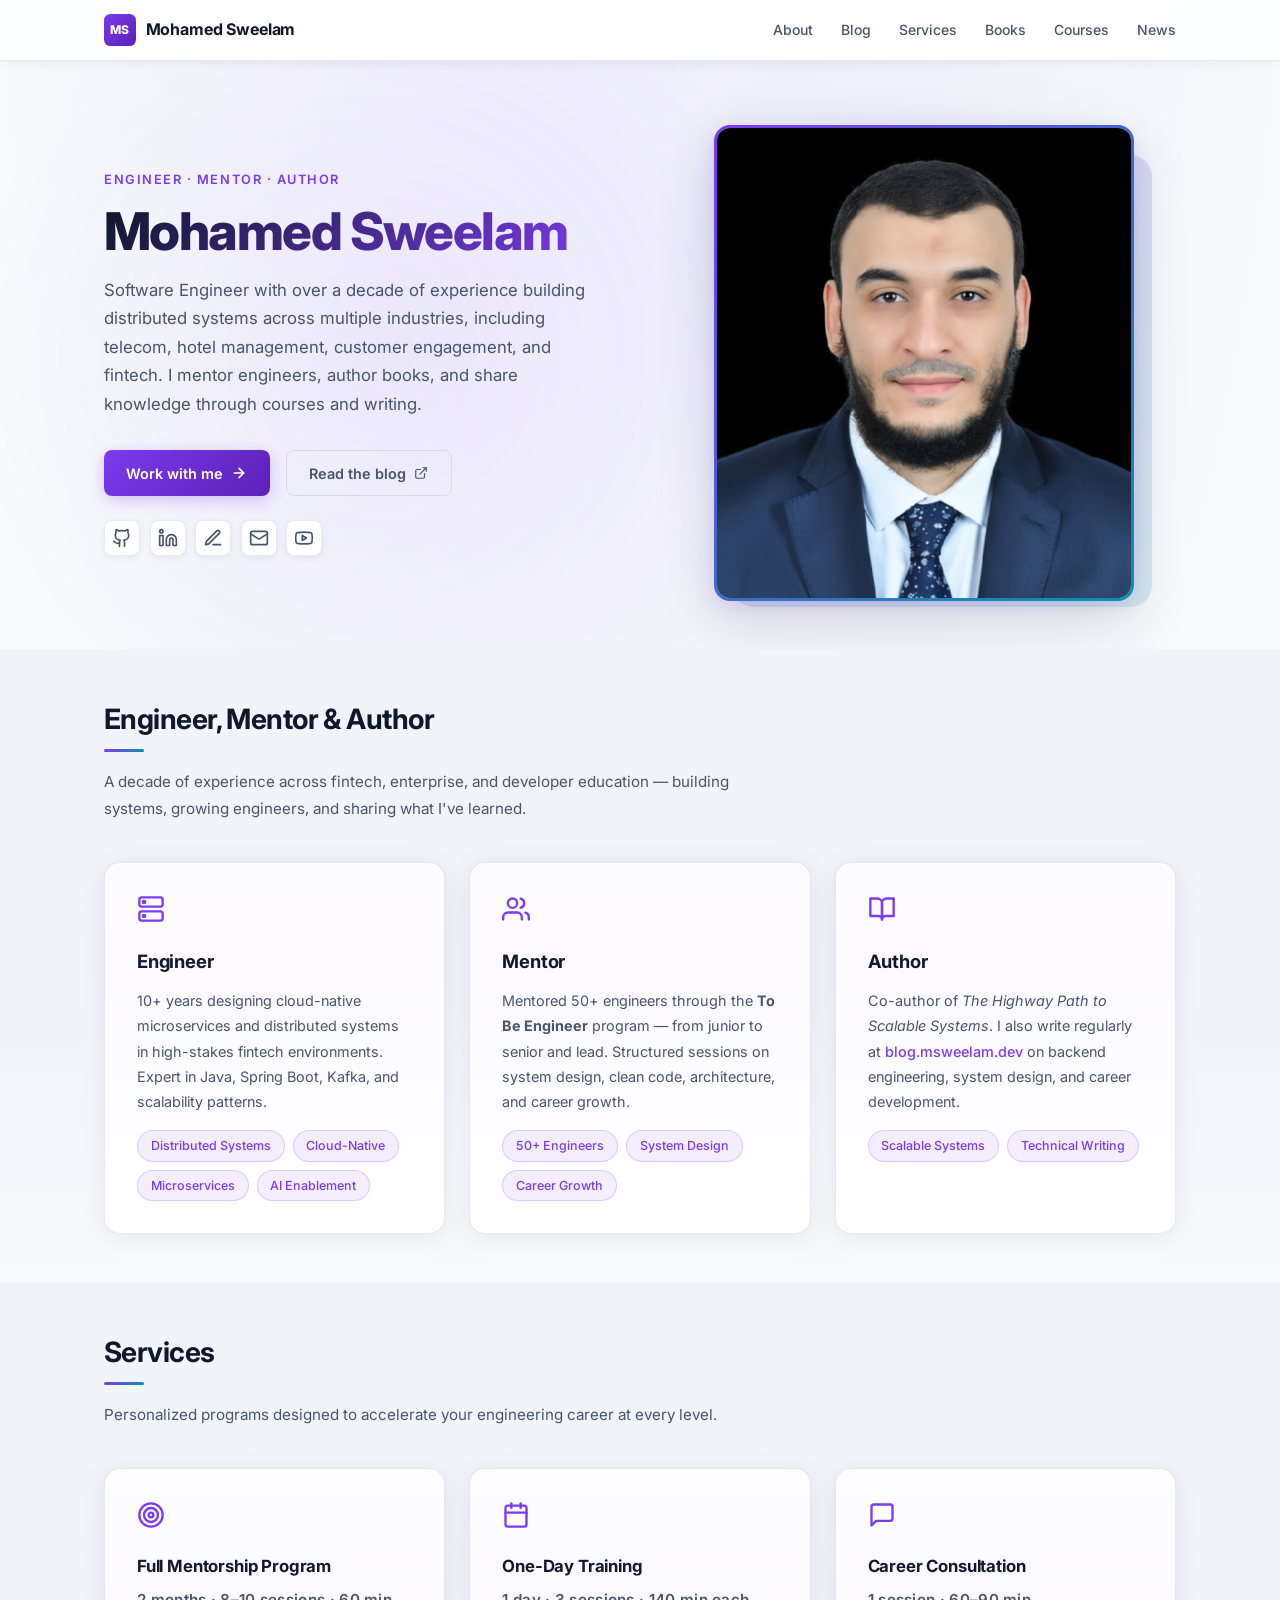
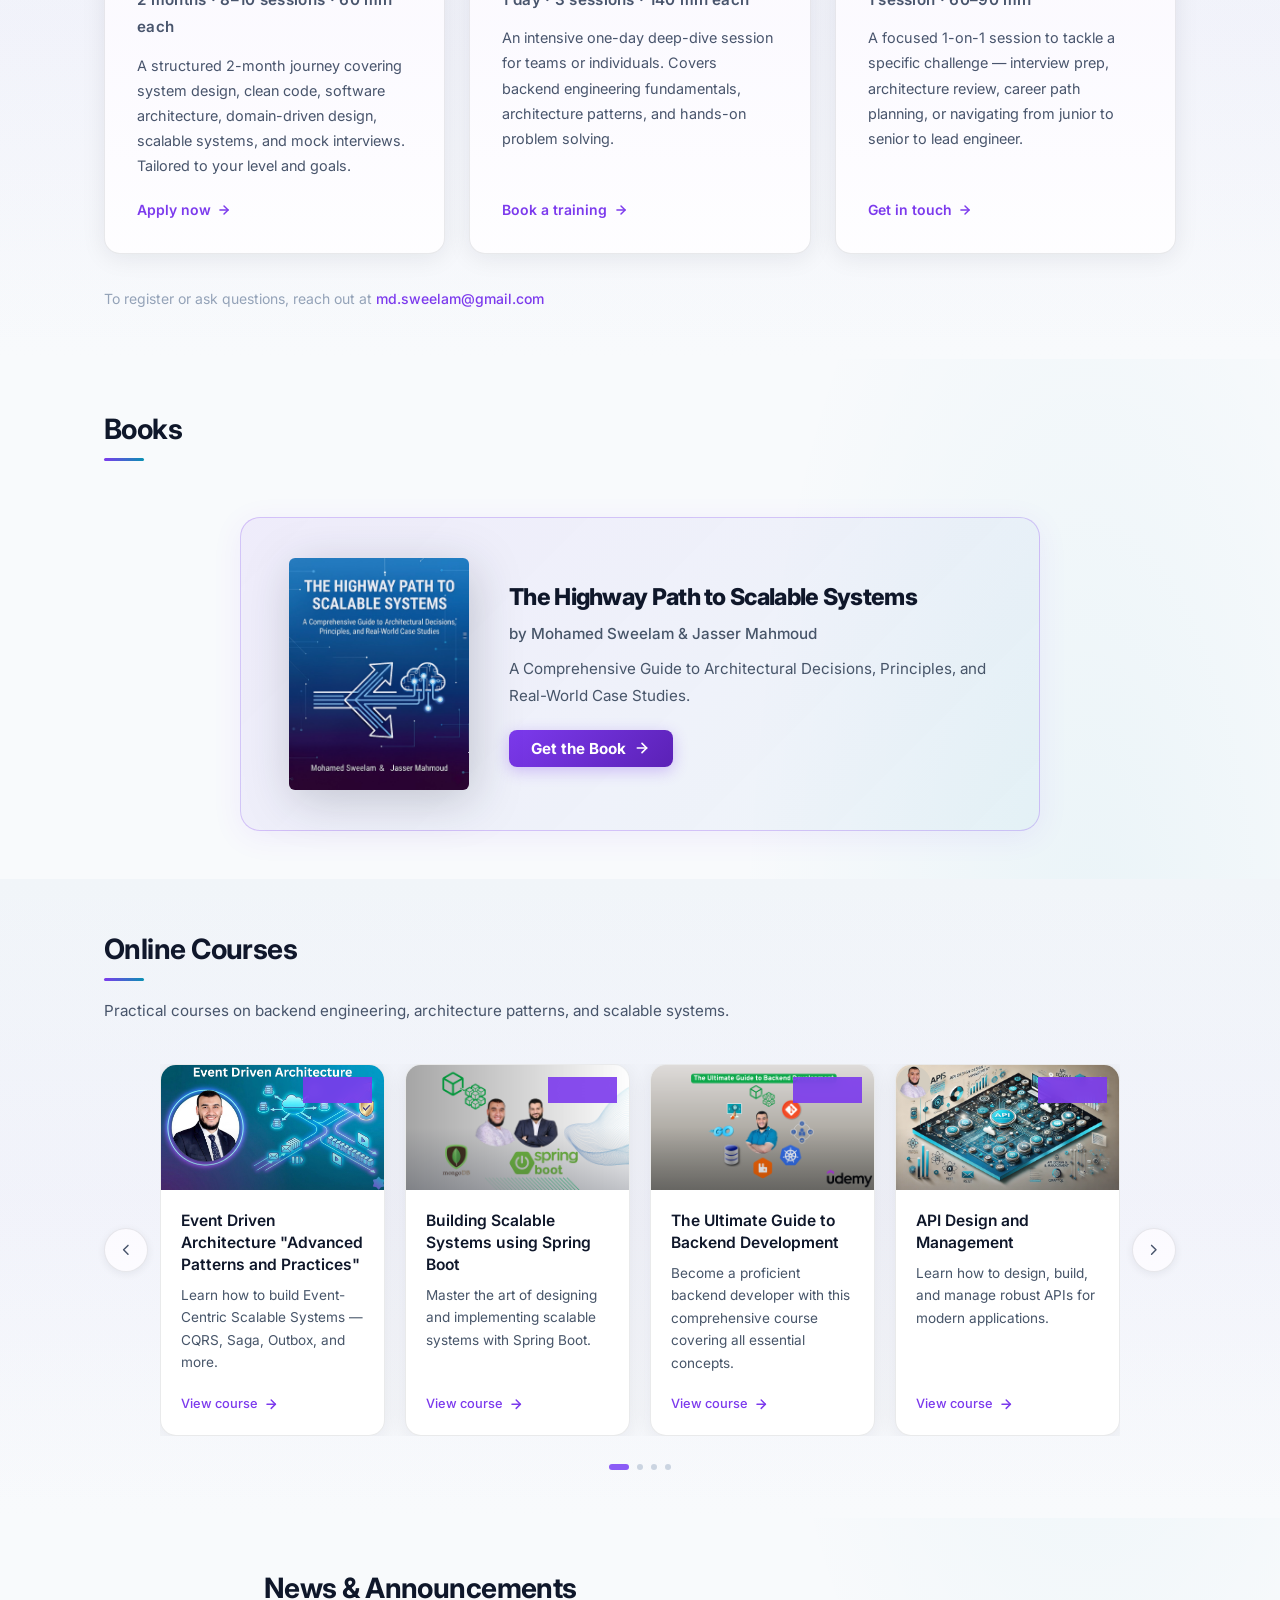
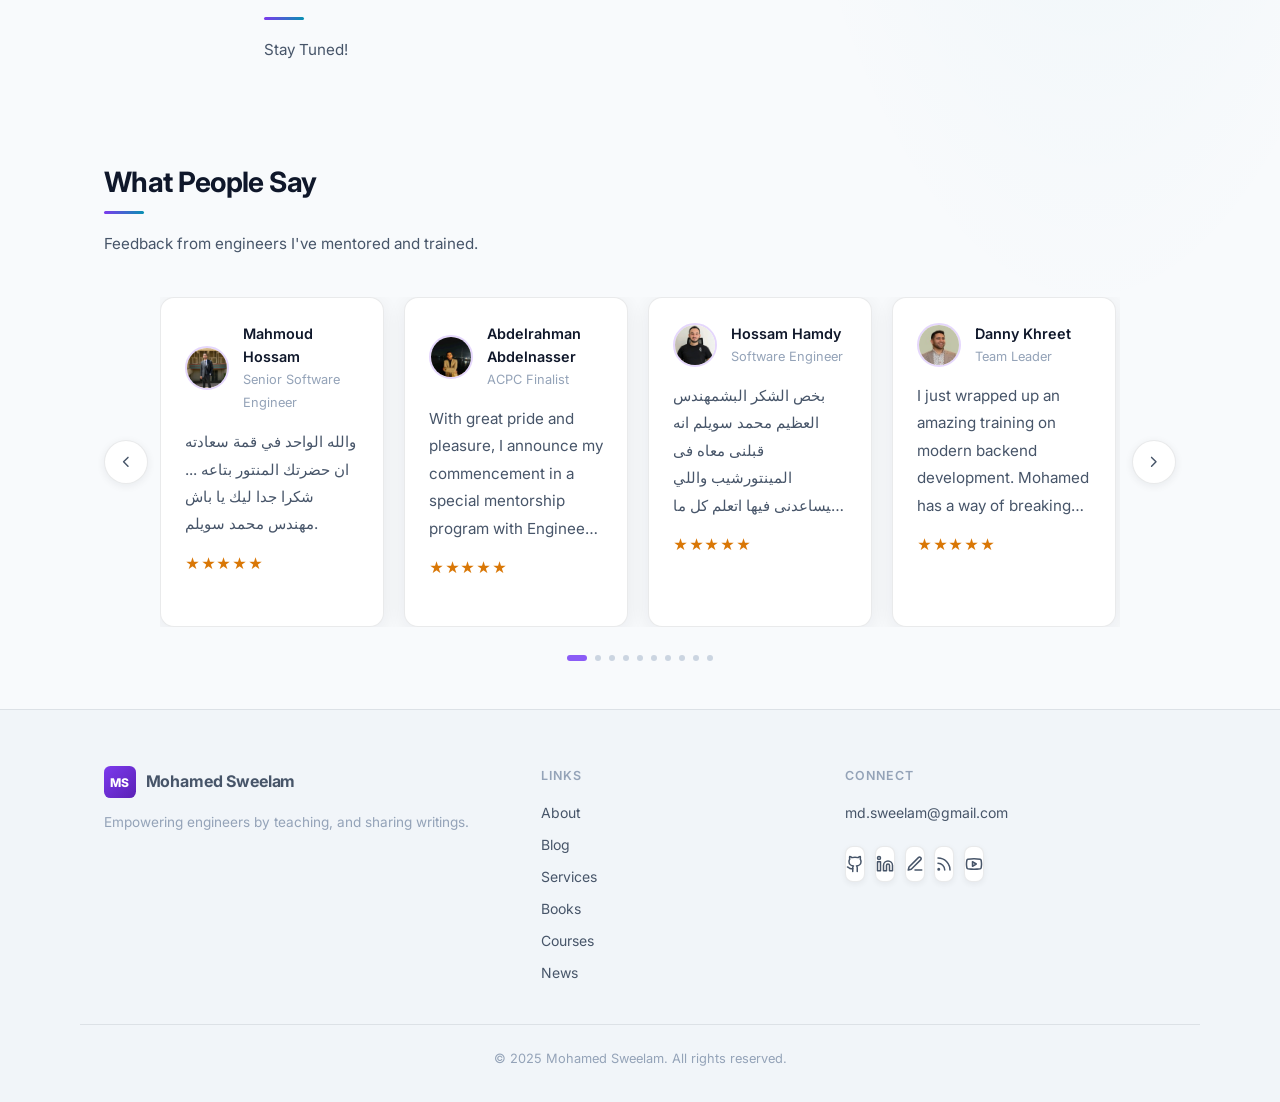
==== commit eec9d25d: "light sit theme" ====
--- a/index.html
+++ b/index.html
@@ -99,6 +99,9 @@
                 <a href="mailto:md.sweelam@gmail.com" aria-label="Email">
                     <svg width="20" height="20" viewBox="0 0 24 24" fill="none" stroke="currentColor" stroke-width="2" stroke-linecap="round" stroke-linejoin="round" aria-hidden="true"><rect width="20" height="16" x="2" y="4" rx="2"/><path d="m22 7-8.97 5.7a1.94 1.94 0 0 1-2.06 0L2 7"/></svg>
                 </a>
+                <a href="https://www.youtube.com/@ArabSoftwareArchTalks" target="_blank" rel="noopener noreferrer" aria-label="YouTube">
+                    <svg width="20" height="20" viewBox="0 0 24 24" fill="none" stroke="currentColor" stroke-width="2" stroke-linecap="round" stroke-linejoin="round" aria-hidden="true"><path d="M2.5 17a24.12 24.12 0 0 1 0-10 2 2 0 0 1 1.4-1.4 49.56 49.56 0 0 1 16.2 0A2 2 0 0 1 21.5 7a24.12 24.12 0 0 1 0 10 2 2 0 0 1-1.4 1.4 49.55 49.55 0 0 1-16.2 0A2 2 0 0 1 2.5 17"/><path d="m10 15 5-3-5-3z"/></svg>
+                </a>
             </nav>
         </div>
 
@@ -229,8 +232,8 @@
                     <p class="book-card__author">by Mohamed Sweelam &amp; Jasser Mahmoud</p>
                     <p class="book-card__desc">A Comprehensive Guide to Architectural Decisions, Principles, and Real-World Case Studies.</p>
                     <div class="book-card__cta">
-                        <svg xmlns="http://www.w3.org/2000/svg" viewBox="0 0 24 24" fill="none" stroke="currentColor" stroke-width="2" stroke-linecap="round" stroke-linejoin="round" aria-hidden="true"><path d="M21 15v4a2 2 0 0 1-2 2H5a2 2 0 0 1-2-2v-4"/><polyline points="7 10 12 15 17 10"/><line x1="12" y1="15" x2="12" y2="3"/></svg>
                         Get the Book
+                        <svg width="16" height="16" viewBox="0 0 24 24" fill="none" stroke="currentColor" stroke-width="2.5" stroke-linecap="round" stroke-linejoin="round" aria-hidden="true"><path d="M5 12h14"/><path d="m12 5 7 7-7 7"/></svg>
                     </div>
                 </div>
             </a>
@@ -452,6 +455,9 @@
                 </a>
                 <a href="https://blog.msweelam.dev/rss.xml" target="_blank" rel="noopener noreferrer" aria-label="RSS Feed">
                     <svg width="18" height="18" viewBox="0 0 24 24" fill="none" stroke="currentColor" stroke-width="2" stroke-linecap="round" stroke-linejoin="round" aria-hidden="true"><path d="M4 11a9 9 0 0 1 9 9"/><path d="M4 4a16 16 0 0 1 16 16"/><circle cx="5" cy="19" r="1"/></svg>
+                </a>
+                <a href="https://www.youtube.com/@ArabSoftwareArchTalks" target="_blank" rel="noopener noreferrer" aria-label="YouTube">
+                    <svg width="18" height="18" viewBox="0 0 24 24" fill="none" stroke="currentColor" stroke-width="2" stroke-linecap="round" stroke-linejoin="round" aria-hidden="true"><path d="M2.5 17a24.12 24.12 0 0 1 0-10 2 2 0 0 1 1.4-1.4 49.56 49.56 0 0 1 16.2 0A2 2 0 0 1 21.5 7a24.12 24.12 0 0 1 0 10 2 2 0 0 1-1.4 1.4 49.55 49.55 0 0 1-16.2 0A2 2 0 0 1 2.5 17"/><path d="m10 15 5-3-5-3z"/></svg>
                 </a>
             </nav>
         </div>
--- a/css/styles.css
+++ b/css/styles.css
@@ -1,21 +1,21 @@
 /* ─── TOKENS ──────────────────────────────────────────── */
 :root {
     --primary:       #7C3AED;
-    --primary-light: #A78BFA;
+    --primary-light: #8B5CF6;
     --primary-dark:  #5B21B6;
-    --accent:        #06B6D4;
-    --bg-dark:       #0A0F1E;
-    --bg-card:       rgba(255, 255, 255, 0.04);
-    --bg-card-hover: rgba(255, 255, 255, 0.08);
-    --border:        rgba(255, 255, 255, 0.08);
-    --border-hover:  rgba(124, 58, 237, 0.5);
-    --text:          #F1F5F9;     /* 15.8 : 1 on bg-dark */
-    --text-secondary:#94A3B8;     /*  7.2 : 1 on bg-dark */
-    --text-muted:    #758195;     /*  4.6 : 1 on bg-dark ✓ WCAG AA */
+    --accent:        #0891B2;
+    --bg:            #F8FAFC;
+    --bg-card:       #FFFFFF;
+    --bg-card-hover: #F1F5F9;
+    --border:        rgba(15, 23, 42, 0.09);
+    --border-hover:  rgba(124, 58, 237, 0.45);
+    --text:          #0F172A;
+    --text-secondary:#475569;
+    --text-muted:    #94A3B8;
     --white:         #FFFFFF;
     --radius:        0.75rem;
-    --shadow-glow:   0 0 40px rgba(124, 58, 237, 0.15);
-    --shadow-card:   0 4px 24px rgba(0, 0, 0, 0.4);
+    --shadow-glow:   0 0 40px rgba(124, 58, 237, 0.12);
+    --shadow-card:   0 4px 24px rgba(15, 23, 42, 0.08);
     --ease:          0.2s ease;
 }
 
@@ -26,10 +26,10 @@
     font-family: 'Inter', -apple-system, BlinkMacSystemFont, 'Segoe UI', sans-serif;
     line-height: 1.6;
     color: var(--text);
-    background: var(--bg-dark);
+    background: var(--bg);
     background-image:
-        radial-gradient(ellipse 80% 60% at 50% -10%, rgba(124, 58, 237, 0.18) 0%, transparent 70%),
-        radial-gradient(ellipse 60% 40% at 80% 50%,  rgba(6, 182, 212, 0.08) 0%, transparent 60%);
+        radial-gradient(ellipse 80% 55% at 50% -5%, rgba(139, 92, 246, 0.09) 0%, transparent 65%),
+        radial-gradient(ellipse 50% 40% at 85% 60%,  rgba(8, 145, 178, 0.06) 0%, transparent 55%);
     min-height: 100vh;
     -webkit-font-smoothing: antialiased;
 }
@@ -37,8 +37,8 @@
 img { display: block; max-width: 100%; }
 
 ::-webkit-scrollbar        { width: 6px; }
-::-webkit-scrollbar-track  { background: var(--bg-dark); }
-::-webkit-scrollbar-thumb  { background: var(--primary); border-radius: 3px; }
+::-webkit-scrollbar-track  { background: #F1F5F9; }
+::-webkit-scrollbar-thumb  { background: var(--primary-light); border-radius: 3px; }
 
 /* ─── FOCUS ──────────────────────────────────────────── */
 :focus-visible {
@@ -59,23 +59,28 @@
 .section        { padding: 3rem 0; position: relative; }
 .section-narrow { max-width: 680px; }
 
+.section-alt {
+    background: linear-gradient(180deg, #F1F5F9 0%, #F8FAFC 100%);
+}
+
 .section-alt::before {
     content: '';
     position: absolute;
     inset: 0;
-    background: linear-gradient(180deg, transparent 0%, rgba(124, 58, 237, 0.03) 50%, transparent 100%);
+    background: linear-gradient(180deg, transparent 0%, rgba(139, 92, 246, 0.03) 50%, transparent 100%);
     pointer-events: none;
 }
 
 /* ─── HEADER ─────────────────────────────────────────── */
 .site-header {
-    background: rgba(10, 15, 30, 0.85);
+    background: rgba(255, 255, 255, 0.88);
     backdrop-filter: blur(20px);
     -webkit-backdrop-filter: blur(20px);
     border-bottom: 1px solid var(--border);
     position: sticky;
     top: 0;
     z-index: 100;
+    box-shadow: 0 1px 12px rgba(15, 23, 42, 0.07);
 }
 
 .nav {
@@ -128,7 +133,7 @@
     transition: color var(--ease);
 }
 
-.nav-links a:hover { color: var(--primary-light); }
+.nav-links a:hover { color: var(--primary); }
 
 /* hamburger */
 .nav-toggle {
@@ -169,22 +174,22 @@
 .btn-primary {
     background: linear-gradient(135deg, var(--primary), var(--primary-dark));
     color: var(--white);
-    box-shadow: 0 4px 15px rgba(124, 58, 237, 0.3);
+    box-shadow: 0 4px 15px rgba(124, 58, 237, 0.28);
 }
 .btn-primary:hover {
     transform: translateY(-1px);
-    box-shadow: 0 6px 20px rgba(124, 58, 237, 0.45);
+    box-shadow: 0 6px 20px rgba(124, 58, 237, 0.42);
 }
 
 .btn-outline {
     background: transparent;
     color: var(--text-secondary);
-    border: 1px solid var(--border);
+    border: 1.5px solid var(--border);
 }
 .btn-outline:hover {
     border-color: var(--primary-light);
-    color: var(--primary-light);
-    background: rgba(124, 58, 237, 0.08);
+    color: var(--primary);
+    background: rgba(124, 58, 237, 0.06);
 }
 
 /* ─── HERO ───────────────────────────────────────────── */
@@ -199,8 +204,8 @@
     position: absolute;
     inset: 0;
     background:
-        radial-gradient(circle 600px at 30% 50%, rgba(124, 58, 237, 0.12) 0%, transparent 70%),
-        radial-gradient(circle 400px at 70% 30%, rgba(6, 182, 212, 0.07) 0%, transparent 60%);
+        radial-gradient(circle 600px at 30% 50%, rgba(139, 92, 246, 0.08) 0%, transparent 70%),
+        radial-gradient(circle 400px at 70% 30%, rgba(8, 145, 178, 0.05) 0%, transparent 60%);
     pointer-events: none;
 }
 
@@ -217,17 +222,17 @@
     font-weight: 800;
     line-height: 1.1;
     letter-spacing: -0.03em;
-    background: linear-gradient(135deg, var(--text) 0%, var(--primary-light) 100%);
+    background: linear-gradient(135deg, var(--text) 0%, var(--primary) 100%);
     -webkit-background-clip: text;
     -webkit-text-fill-color: transparent;
     background-clip: text;
 }
 
 .hero-tagline {
-    font-size: 1.1rem;
+    font-size: 1.05rem;
     color: var(--text-secondary);
     margin-top: 1rem;
-    line-height: 1.6;
+    line-height: 1.7;
 }
 
 .hero-actions {
@@ -244,13 +249,42 @@
     position: relative;
 }
 
+/* Offset tinted backdrop — gives the photo a floating, layered feel */
+.hero-photo::before {
+    content: '';
+    position: absolute;
+    width: min(calc(100% - 24px), 420px);
+    height: calc(100% - 24px);
+    border-radius: 1.35rem;
+    background: linear-gradient(135deg, rgba(124, 58, 237, 0.2) 0%, rgba(8, 145, 178, 0.14) 100%);
+    transform: translate(18px, 18px);
+    z-index: 0;
+}
+
+
 .hero-photo img {
+    position: relative;
+    z-index: 1;
     width: 100%;
     max-width: 420px;
     border-radius: 1rem;
-    box-shadow: 0 25px 50px rgba(0, 0, 0, 0.5), var(--shadow-glow);
-    border: 1px solid var(--border);
+    /* Gradient border: purple → cyan */
+    border: 3px solid transparent;
+    background:
+        linear-gradient(#fff, #fff) padding-box,
+        linear-gradient(135deg, var(--primary) 0%, var(--accent) 100%) border-box;
+    box-shadow:
+        0 20px 60px rgba(15, 23, 42, 0.14),
+        0 6px 20px rgba(124, 58, 237, 0.12);
     object-fit: cover;
+    transition: transform 0.4s ease, box-shadow 0.4s ease;
+}
+
+.hero-photo img:hover {
+    transform: translateY(-4px);
+    box-shadow:
+        0 28px 70px rgba(15, 23, 42, 0.16),
+        0 8px 28px rgba(124, 58, 237, 0.18);
 }
 
 /* ─── SOCIAL ROW ─────────────────────────────────────── */
@@ -267,17 +301,19 @@
     width: 2.25rem;
     height: 2.25rem;
     border-radius: 0.5rem;
-    border: 1px solid var(--border);
+    border: 1.5px solid var(--border);
     background: var(--bg-card);
     color: var(--text-secondary);
     transition: all var(--ease);
+    box-shadow: 0 2px 6px rgba(15, 23, 42, 0.06);
 }
 
 .social-row a:hover {
-    color: var(--primary-light);
+    color: var(--primary);
     border-color: var(--border-hover);
-    background: rgba(124, 58, 237, 0.1);
+    background: rgba(124, 58, 237, 0.07);
     transform: translateY(-2px);
+    box-shadow: 0 4px 12px rgba(124, 58, 237, 0.15);
 }
 
 /* ─── SECTION TYPOGRAPHY ─────────────────────────────── */
@@ -314,7 +350,7 @@
     margin-top: 1.25rem;
     font-size: 0.9rem;
     font-weight: 600;
-    color: var(--primary-light);
+    color: var(--primary);
     text-decoration: none;
     transition: gap var(--ease);
 }
@@ -337,9 +373,9 @@
     gap: 0.4rem;
     font-size: 0.78rem;
     font-weight: 500;
-    color: var(--primary-light);
-    background: rgba(124, 58, 237, 0.1);
-    border: 1px solid rgba(124, 58, 237, 0.25);
+    color: var(--primary);
+    background: rgba(124, 58, 237, 0.08);
+    border: 1px solid rgba(124, 58, 237, 0.2);
     border-radius: 999px;
     padding: 0.3rem 0.8rem;
 }
@@ -371,7 +407,7 @@
 
 .feature-img--book {
     width: 200px;
-    filter: drop-shadow(6px 12px 28px rgba(0, 0, 0, 0.6));
+    filter: drop-shadow(4px 10px 20px rgba(15, 23, 42, 0.2));
 }
 
 .feature-row:hover .feature-img { transform: translateY(-4px); }
@@ -381,7 +417,7 @@
 .feature-meta {
     font-size: 0.82rem !important;
     font-weight: 600;
-    color: var(--primary-light) !important;
+    color: var(--primary) !important;
     margin-bottom: 0.5rem;
     letter-spacing: 0.02em;
 }
@@ -402,14 +438,14 @@
 }
 
 .badge--progress {
-    color: #FCD34D;
-    background: rgba(252, 211, 77, 0.15);
-    border: 1px solid rgba(252, 211, 77, 0.3);
+    color: #B45309;
+    background: rgba(252, 211, 77, 0.2);
+    border: 1px solid rgba(252, 211, 77, 0.4);
 }
 
 /* ─── FOOTER ─────────────────────────────────────────── */
 .site-footer {
-    background: rgba(5, 8, 18, 0.95);
+    background: #F1F5F9;
     border-top: 1px solid var(--border);
     padding: 3.5rem 0 2rem;
 }
@@ -450,7 +486,7 @@
     width: fit-content;
 }
 
-.footer-col a:hover { color: var(--primary-light); }
+.footer-col a:hover { color: var(--primary); }
 
 .footer-bottom {
     margin-top: 2.5rem;
@@ -471,7 +507,7 @@
     content: '';
     position: absolute;
     inset: 0;
-    background: radial-gradient(ellipse 80% 50% at 50% 0%, rgba(124, 58, 237, 0.12) 0%, transparent 70%);
+    background: radial-gradient(ellipse 80% 50% at 50% 0%, rgba(139, 92, 246, 0.09) 0%, transparent 70%);
     pointer-events: none;
 }
 
@@ -479,7 +515,7 @@
     font-size: 2.5rem;
     font-weight: 800;
     letter-spacing: -0.03em;
-    background: linear-gradient(135deg, var(--text) 0%, var(--primary-light) 100%);
+    background: linear-gradient(135deg, var(--text) 0%, var(--primary) 100%);
     -webkit-background-clip: text;
     -webkit-text-fill-color: transparent;
     background-clip: text;
@@ -504,7 +540,7 @@
     transition: color var(--ease);
 }
 
-.back-link:hover { color: var(--primary-light); }
+.back-link:hover { color: var(--primary); }
 
 /* ─── NEWS LIST (news page) ──────────────────────────── */
 .news-list {
@@ -522,6 +558,7 @@
     transition: all 0.25s ease;
     position: relative;
     overflow: hidden;
+    box-shadow: var(--shadow-card);
 }
 
 .news-entry::before {
@@ -569,7 +606,7 @@
     gap: 0.4rem;
     font-size: 0.85rem;
     font-weight: 600;
-    color: var(--primary-light);
+    color: var(--primary);
     text-decoration: none;
     margin-top: 0.75rem;
     transition: gap var(--ease);
@@ -590,7 +627,7 @@
     width: 2.75rem;
     height: 2.75rem;
     border-radius: 50%;
-    border: 1px solid var(--border);
+    border: 1.5px solid var(--border);
     background: var(--bg-card);
     color: var(--text-secondary);
     cursor: pointer;
@@ -598,15 +635,17 @@
     align-items: center;
     justify-content: center;
     transition: all var(--ease);
+    box-shadow: 0 2px 8px rgba(15, 23, 42, 0.07);
 }
 
 .carousel-arrow svg { width: 1.1rem; height: 1.1rem; }
 
 .carousel-arrow:hover {
-    background: rgba(124, 58, 237, 0.15);
+    background: rgba(124, 58, 237, 0.08);
     border-color: var(--border-hover);
-    color: var(--primary-light);
+    color: var(--primary);
     transform: scale(1.08);
+    box-shadow: 0 4px 12px rgba(124, 58, 237, 0.14);
 }
 
 .carousel-wrapper { flex: 1; overflow: hidden; min-width: 0; }
@@ -629,7 +668,7 @@
     width: 6px;
     height: 6px;
     border-radius: 50%;
-    background: var(--border);
+    background: #CBD5E1;
     border: none;
     cursor: pointer;
     transition: all 0.3s ease;
@@ -638,7 +677,7 @@
 
 .carousel-dot.active { background: var(--primary-light); width: 20px; border-radius: 3px; }
 
-/* ─── COURSE CARDS (mentorship page) ─────────────────── */
+/* ─── COURSE CARDS ────────────────────────────────────── */
 .course-card {
     display: flex;
     flex-direction: column;
@@ -651,9 +690,10 @@
     transition: transform 0.25s ease, border-color 0.25s ease, box-shadow 0.25s ease;
     flex: 0 0 calc(25% - 0.94rem);
     min-width: 0;
-}
-
-.course-card:hover { transform: translateY(-5px); border-color: var(--border-hover); box-shadow: var(--shadow-glow); }
+    box-shadow: var(--shadow-card);
+}
+
+.course-card:hover { transform: translateY(-5px); border-color: var(--border-hover); box-shadow: 0 12px 40px rgba(124, 58, 237, 0.15); }
 .course-card:focus-visible { outline: 2px solid var(--primary-light); outline-offset: 3px; }
 
 .course-card__image {
@@ -661,7 +701,7 @@
     width: 100%;
     padding-top: 56.25%;
     overflow: hidden;
-    background: #0d1224;
+    background: #e2e8f0;
 }
 
 .course-card__image img {
@@ -678,14 +718,14 @@
     content: '';
     position: absolute;
     inset: 0;
-    background: linear-gradient(to top, rgba(10, 15, 30, 0.6) 0%, transparent 50%);
+    background: linear-gradient(to top, rgba(15, 23, 42, 0.25) 0%, transparent 50%);
     pointer-events: none;
 }
 
 .course-card__badge {
     position: absolute;
     top: 0.75rem; right: 0.75rem;
-    background: rgba(124, 58, 237, 0.85);
+    background: rgba(124, 58, 237, 0.9);
     backdrop-filter: blur(6px);
     color: #fff;
     font-size: 0.7rem;
@@ -700,7 +740,7 @@
 .course-card__body { display: flex; flex-direction: column; flex: 1; padding: 1.25rem; gap: 0.5rem; }
 
 .course-card__body h3 { font-size: 0.975rem; font-weight: 600; line-height: 1.4; color: var(--text); transition: color var(--ease); }
-.course-card:hover .course-card__body h3 { color: var(--primary-light); }
+.course-card:hover .course-card__body h3 { color: var(--primary); }
 .course-card__body p  { font-size: 0.85rem; color: var(--text-secondary); line-height: 1.65; flex: 1; }
 
 .course-card__footer {
@@ -710,13 +750,13 @@
     margin-top: 0.75rem;
     font-size: 0.8rem;
     font-weight: 500;
-    color: var(--primary-light);
+    color: var(--primary);
 }
 
 .course-card__footer svg { width: 0.9rem; height: 0.9rem; transition: transform var(--ease); }
 .course-card:hover .course-card__footer svg { transform: translateX(3px); }
 
-/* ─── BOOK CARD (mentorship page) ────────────────────── */
+/* ─── BOOK CARD ───────────────────────────────────────── */
 .books-grid { display: flex; justify-content: center; margin-top: 2.5rem; }
 
 .book-card {
@@ -725,25 +765,26 @@
     align-items: center;
     text-decoration: none;
     color: inherit;
-    background: linear-gradient(135deg, rgba(124, 58, 237, 0.1) 0%, rgba(6, 182, 212, 0.05) 100%);
-    border: 1px solid rgba(124, 58, 237, 0.35);
+    background: linear-gradient(135deg, rgba(124, 58, 237, 0.07) 0%, rgba(8, 145, 178, 0.04) 100%);
+    border: 1px solid rgba(124, 58, 237, 0.25);
     border-radius: 1.25rem;
     padding: 2.5rem 3rem;
     width: 100%;
     max-width: 800px;
     transition: transform 0.25s ease, border-color 0.25s ease, box-shadow 0.25s ease;
+    box-shadow: 0 6px 30px rgba(124, 58, 237, 0.08);
 }
 
 .book-card:hover { transform: translateY(-4px); border-color: var(--border-hover); box-shadow: var(--shadow-glow); }
 
-.book-card__cover { flex-shrink: 0; width: 180px; filter: drop-shadow(6px 12px 28px rgba(0,0,0,0.6)); transition: filter 0.3s ease, transform 0.3s ease; border-radius: 6px; overflow: hidden; }
+.book-card__cover { flex-shrink: 0; width: 180px; filter: drop-shadow(4px 10px 24px rgba(15, 23, 42, 0.2)); transition: filter 0.3s ease, transform 0.3s ease; border-radius: 6px; overflow: hidden; }
 .book-card__cover img { width: 100%; display: block; }
-.book-card:hover .book-card__cover { filter: drop-shadow(6px 12px 28px rgba(124, 58, 237, 0.5)); transform: scale(1.03) rotate(-1deg); }
+.book-card:hover .book-card__cover { filter: drop-shadow(6px 12px 28px rgba(124, 58, 237, 0.4)); transform: scale(1.03) rotate(-1deg); }
 
 .book-card__body { display: flex; flex-direction: column; gap: 0.5rem; }
 .book-card__body h3 { font-size: 1.45rem; font-weight: 800; letter-spacing: -0.03em; line-height: 1.3; transition: color var(--ease); }
-.book-card:hover .book-card__body h3 { color: var(--primary-light); }
-.book-card__author { font-size: 0.9rem; font-weight: 500; color: var(--primary-light); }
+.book-card:hover .book-card__body h3 { color: var(--primary); }
+.book-card__author { font-size: 0.9rem; font-weight: 500; color: var(--primary); }
 .book-card__desc   { font-size: 0.95rem; color: var(--text-secondary); line-height: 1.7; }
 
 .book-card__cta {
@@ -757,25 +798,29 @@
     background: linear-gradient(135deg, var(--primary), var(--primary-dark));
     padding: 0.65rem 1.4rem;
     border-radius: 0.5rem;
-    box-shadow: 0 4px 15px rgba(124, 58, 237, 0.35);
+    box-shadow: 0 4px 15px rgba(124, 58, 237, 0.3);
     transition: all var(--ease);
     width: fit-content;
-}
-
-.book-card:hover .book-card__cta { box-shadow: 0 6px 20px rgba(124, 58, 237, 0.55); transform: translateY(-1px); }
-
-/* ─── TESTIMONIALS (mentorship page) ─────────────────── */
+    line-height: 1;
+}
+
+.book-card__cta svg { transition: transform var(--ease); flex-shrink: 0; }
+.book-card:hover .book-card__cta svg { transform: translateX(3px); }
+.book-card:hover .book-card__cta { box-shadow: 0 6px 20px rgba(124, 58, 237, 0.5); transform: translateY(-1px); }
+
+/* ─── TESTIMONIALS ────────────────────────────────────── */
 .testimonial-card {
     background: var(--bg-card);
     padding: 1.5rem;
     border-radius: 0.875rem;
     border: 1px solid var(--border);
-    transition: border-color 0.25s ease, background 0.25s ease;
+    transition: border-color 0.25s ease, background 0.25s ease, box-shadow 0.25s ease;
     flex: 0 0 calc(25% - 1rem);
     min-width: 0;
-}
-
-.testimonial-card:hover { border-color: var(--border-hover); background: var(--bg-card-hover); }
+    box-shadow: var(--shadow-card);
+}
+
+.testimonial-card:hover { border-color: var(--border-hover); background: var(--bg-card-hover); box-shadow: 0 8px 30px rgba(124, 58, 237, 0.1); }
 
 .testimonial-header { display: flex; align-items: center; gap: 0.875rem; margin-bottom: 0.875rem; }
 
@@ -783,11 +828,11 @@
     width: 2.75rem; height: 2.75rem;
     border-radius: 50%;
     object-fit: cover;
-    border: 2px solid var(--border);
+    border: 2px solid rgba(124, 58, 237, 0.2);
     flex-shrink: 0;
 }
 
-.testimonial-info h3 { font-size: 0.9rem; font-weight: 600; }
+.testimonial-info h3 { font-size: 0.9rem; font-weight: 600; color: var(--text); }
 .testimonial-info p  { font-size: 0.8rem; color: var(--text-muted); }
 
 .testimonial-text {
@@ -800,9 +845,9 @@
     overflow: hidden;
 }
 
-.testimonial-rating { color: #FCD34D; margin-top: 0.875rem; font-size: 0.9rem; letter-spacing: 0.05em; }
-
-/* ─── MODULE CARDS (mentorship page) ─────────────────── */
+.testimonial-rating { color: #D97706; margin-top: 0.875rem; font-size: 0.9rem; letter-spacing: 0.05em; }
+
+/* ─── MODULE CARDS ────────────────────────────────────── */
 .modules-grid {
     display: grid;
     grid-template-columns: repeat(auto-fit, minmax(240px, 1fr));
@@ -816,23 +861,24 @@
     border-radius: 0.875rem;
     border: 1px solid var(--border);
     transition: all 0.25s ease;
-}
-
-.module-card:hover { transform: translateY(-4px); background: var(--bg-card-hover); border-color: var(--border-hover); box-shadow: var(--shadow-glow); }
-
-.module-icon { color: var(--primary-light); margin-bottom: 1rem; }
+    box-shadow: var(--shadow-card);
+}
+
+.module-card:hover { transform: translateY(-4px); background: var(--bg-card-hover); border-color: var(--border-hover); box-shadow: 0 12px 36px rgba(124, 58, 237, 0.12); }
+
+.module-icon { color: var(--primary); margin-bottom: 1rem; }
 
 .module-card h3 { font-size: 1rem; font-weight: 600; margin-bottom: 0.625rem; letter-spacing: -0.01em; }
 .module-card p  { color: var(--text-secondary); font-size: 0.875rem; line-height: 1.65; }
 
-/* ─── SCHEDULE DROPDOWNS (mentorship page) ───────────── */
+/* ─── SCHEDULE DROPDOWNS ─────────────────────────────── */
 .dropdown { margin-bottom: 1rem; }
 
 .dropdown-toggle {
     background: var(--bg-card);
     color: var(--text);
     padding: 0.875rem 1.25rem;
-    border: 1px solid var(--border);
+    border: 1.5px solid var(--border);
     border-radius: 0.625rem;
     font-size: 0.95rem;
     font-weight: 500;
@@ -842,6 +888,7 @@
     position: relative;
     transition: all var(--ease);
     font-family: inherit;
+    box-shadow: 0 2px 6px rgba(15, 23, 42, 0.05);
 }
 
 .dropdown-toggle::after {
@@ -854,7 +901,7 @@
     transition: transform 0.3s ease;
 }
 
-.dropdown-toggle:hover { background: var(--bg-card-hover); border-color: var(--border-hover); color: var(--primary-light); }
+.dropdown-toggle:hover { background: var(--bg-card-hover); border-color: var(--border-hover); color: var(--primary); }
 .dropdown.open .dropdown-toggle::after { transform: translateY(-50%) rotate(180deg); }
 
 .dropdown-content { display: none; margin-top: 0.875rem; }
@@ -873,14 +920,15 @@
     border-radius: var(--radius);
     border: 1px solid var(--border);
     transition: all 0.25s ease;
+    box-shadow: var(--shadow-card);
 }
 
 .schedule-card:hover { transform: translateY(-3px); border-color: var(--border-hover); background: var(--bg-card-hover); }
-.schedule-icon { color: var(--primary-light); margin-bottom: 0.75rem; }
+.schedule-icon { color: var(--primary); margin-bottom: 0.75rem; }
 .schedule-card h3 { font-size: 0.8rem; font-weight: 600; text-transform: uppercase; letter-spacing: 0.06em; margin-bottom: 0.5rem; color: var(--text-muted); }
-.schedule-card p  { font-size: 1.25rem; font-weight: 700; }
-
-/* ─── SECTION HEADINGS (mentorship page) ─────────────── */
+.schedule-card p  { font-size: 1.25rem; font-weight: 700; color: var(--text); }
+
+/* ─── SECTION HEADINGS ───────────────────────────────── */
 .section-heading {
     font-size: 2rem;
     font-weight: 700;
@@ -906,7 +954,7 @@
     font-weight: 600;
     text-transform: uppercase;
     letter-spacing: 0.12em;
-    color: var(--primary-light);
+    color: var(--primary);
     margin-bottom: 0.75rem;
 }
 
@@ -921,12 +969,12 @@
 
 /* ─── INLINE LINK ────────────────────────────────────── */
 .inline-link {
-    color: var(--primary-light);
+    color: var(--primary);
     text-decoration: none;
     font-weight: 500;
     transition: color var(--ease);
 }
-.inline-link:hover { color: var(--primary); }
+.inline-link:hover { color: var(--primary-dark); }
 
 /* ─── ROLES GRID ─────────────────────────────────────── */
 .roles-grid {
@@ -942,17 +990,18 @@
     border-radius: 1rem;
     padding: 2rem;
     transition: all 0.25s ease;
+    box-shadow: var(--shadow-card);
 }
 
 .role-card:hover {
     transform: translateY(-4px);
     border-color: var(--border-hover);
     background: var(--bg-card-hover);
-    box-shadow: var(--shadow-glow);
+    box-shadow: 0 12px 36px rgba(124, 58, 237, 0.12);
 }
 
 .role-icon {
-    color: var(--primary-light);
+    color: var(--primary);
     margin-bottom: 1rem;
 }
 
@@ -961,6 +1010,7 @@
     font-weight: 700;
     margin-bottom: 0.75rem;
     letter-spacing: -0.01em;
+    color: var(--text);
 }
 
 .role-card > p {
@@ -985,17 +1035,18 @@
     display: flex;
     flex-direction: column;
     transition: all 0.25s ease;
+    box-shadow: var(--shadow-card);
 }
 
 .service-card:hover {
     transform: translateY(-4px);
     border-color: var(--border-hover);
     background: var(--bg-card-hover);
-    box-shadow: var(--shadow-glow);
+    box-shadow: 0 12px 36px rgba(124, 58, 237, 0.12);
 }
 
 .service-icon {
-    color: var(--primary-light);
+    color: var(--primary);
     margin-bottom: 1rem;
 }
 
@@ -1004,12 +1055,13 @@
     font-weight: 700;
     margin-bottom: 0.4rem;
     letter-spacing: -0.01em;
+    color: var(--text);
 }
 
 .service-meta {
     font-size: 0.78rem;
     font-weight: 600;
-    color: var(--primary-light);
+    color: var(--primary);
     margin-bottom: 0.75rem;
     letter-spacing: 0.02em;
 }
@@ -1028,7 +1080,7 @@
     margin-top: 1.25rem;
     font-size: 0.875rem;
     font-weight: 600;
-    color: var(--primary-light);
+    color: var(--primary);
     text-decoration: none;
     transition: gap var(--ease);
     width: fit-content;
@@ -1052,12 +1104,13 @@
         position: absolute;
         top: 3.75rem; left: 0; right: 0;
         flex-direction: column;
-        background: rgba(10, 15, 30, 0.97);
+        background: rgba(255, 255, 255, 0.98);
         backdrop-filter: blur(20px);
         padding: 1.5rem;
         gap: 1rem;
         border-bottom: 1px solid var(--border);
         z-index: 99;
+        box-shadow: 0 8px 24px rgba(15, 23, 42, 0.1);
     }
 
     .nav-links.open { display: flex; }
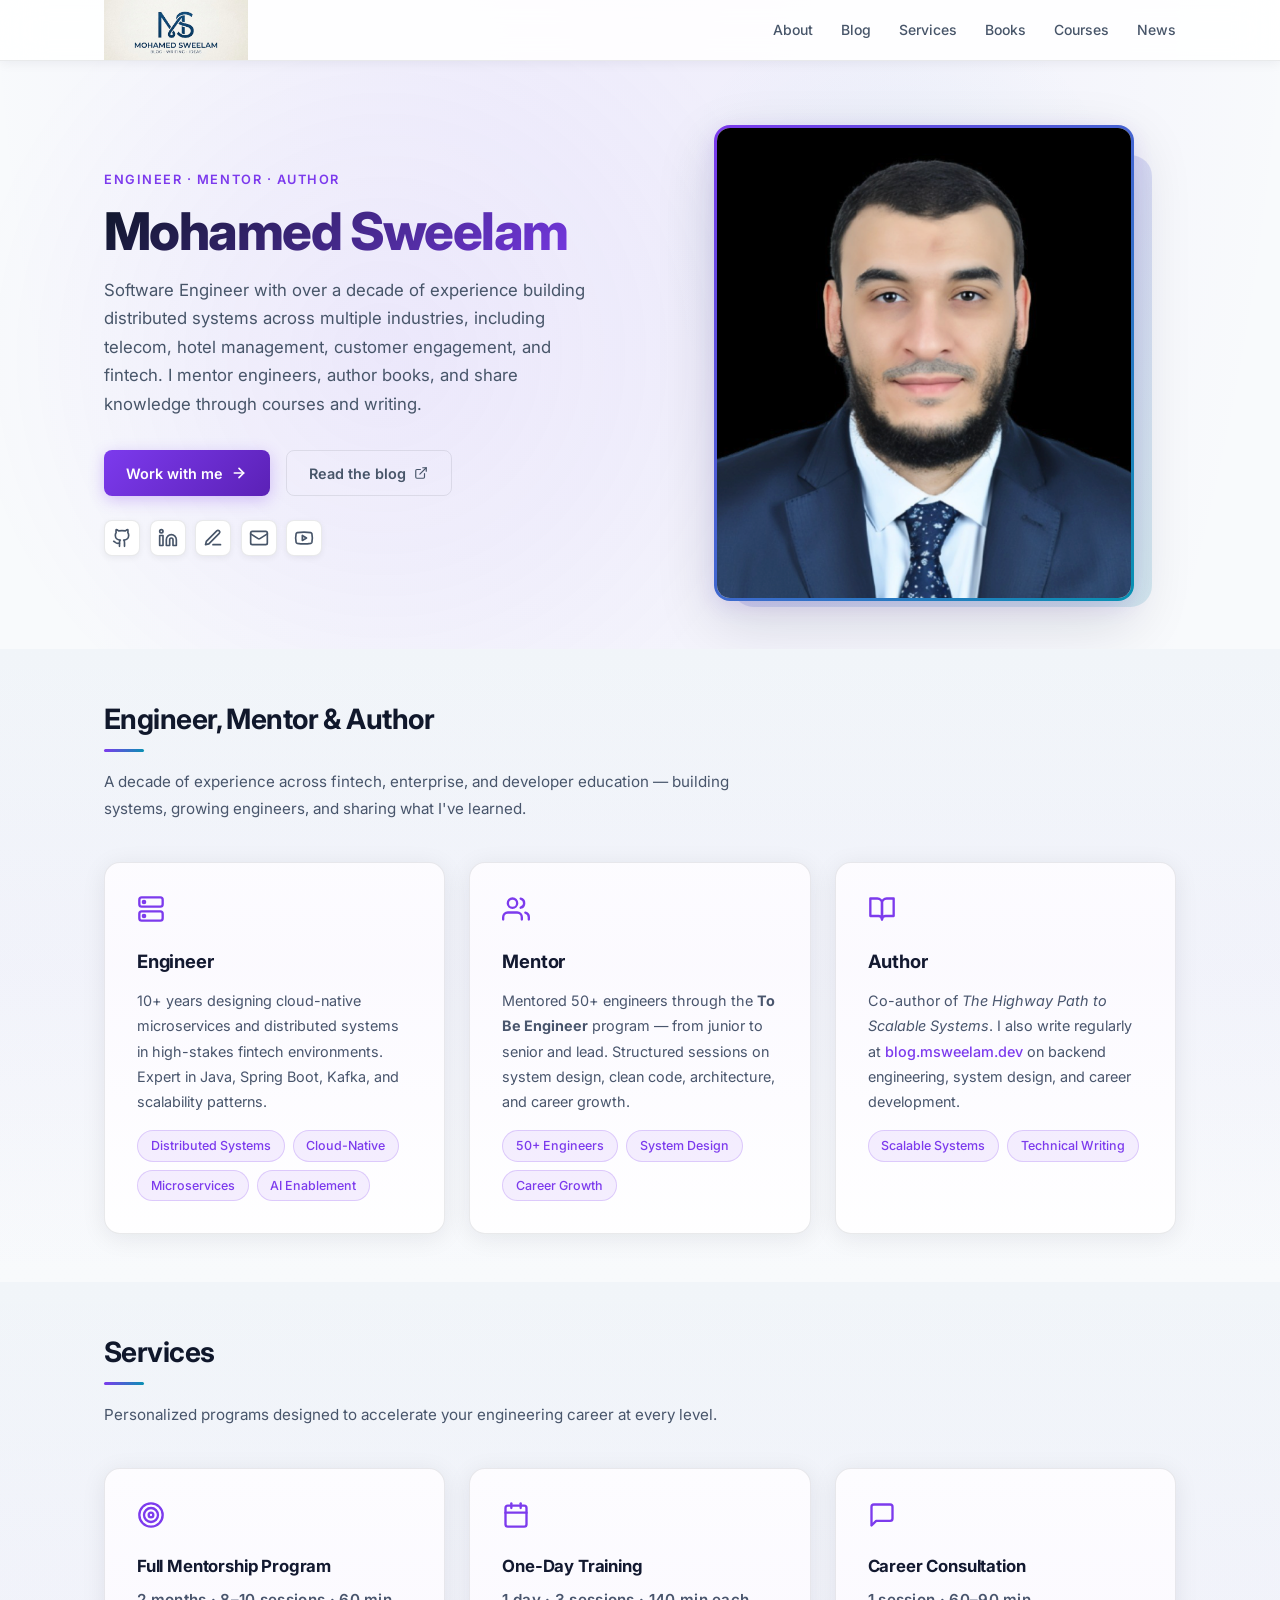
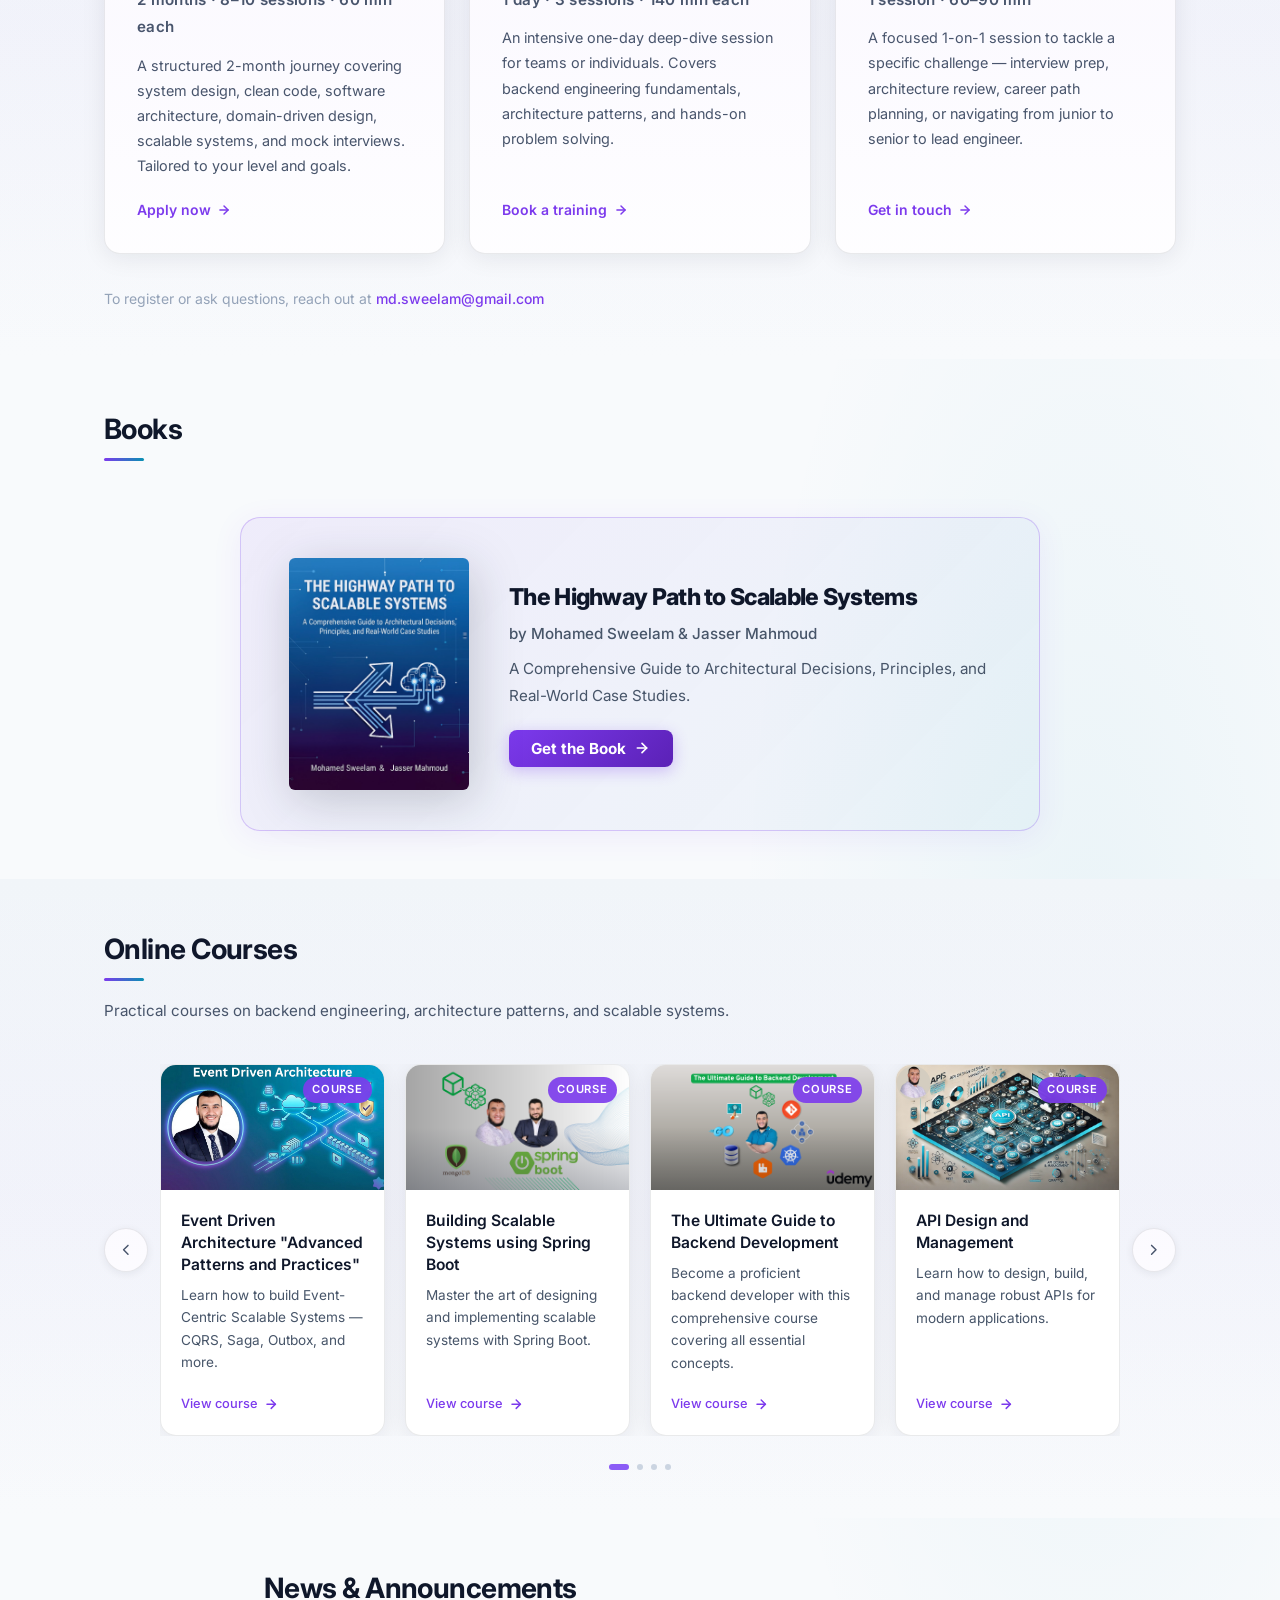
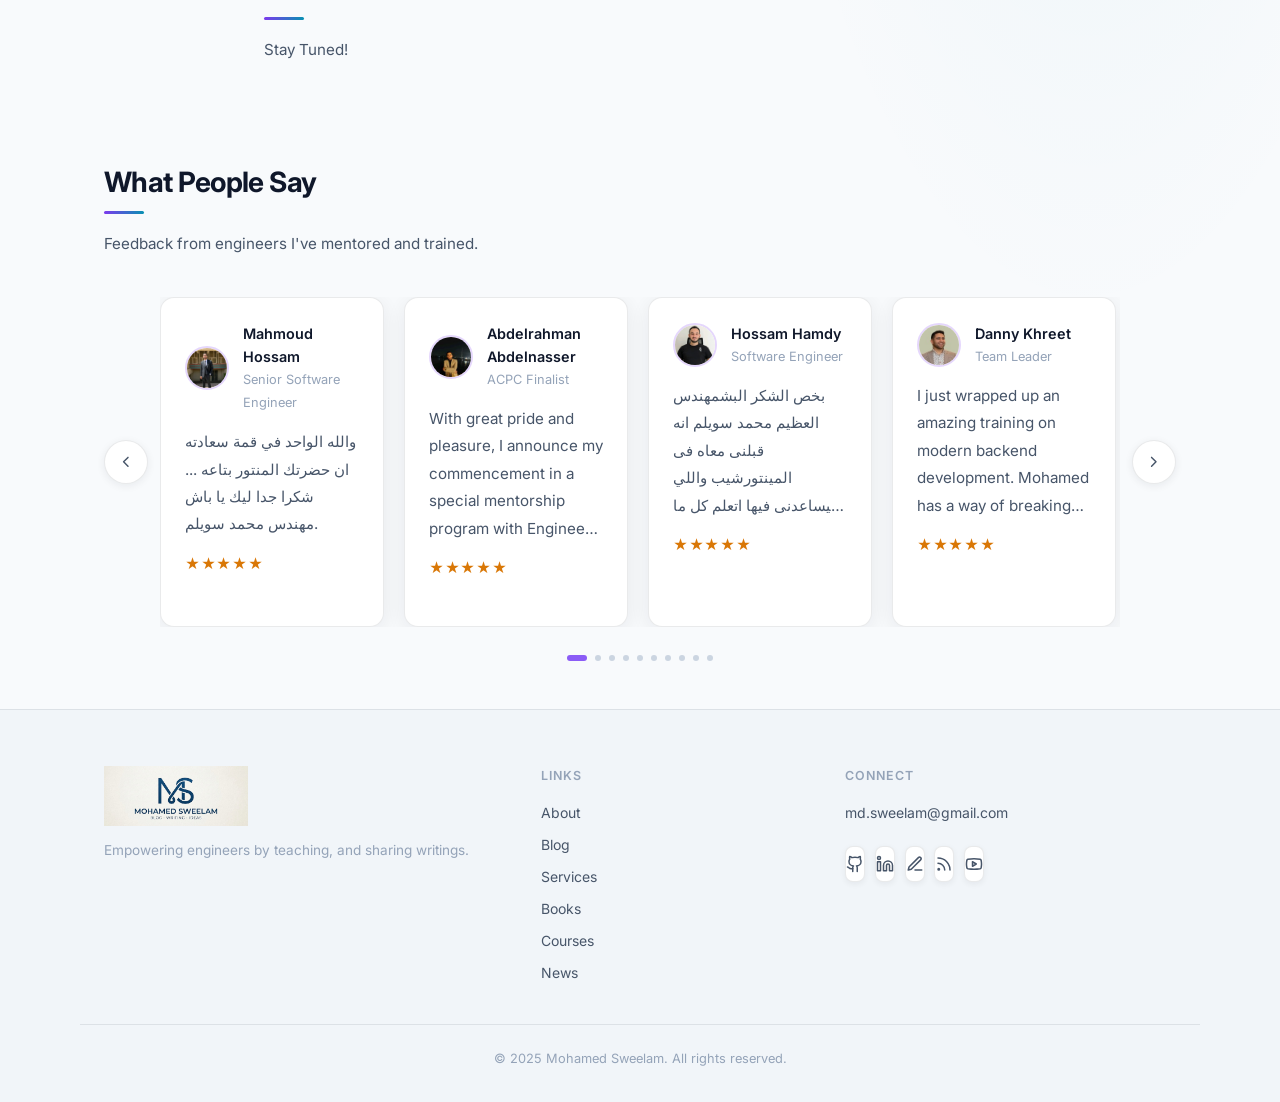
==== commit a80e044f: "light sit theme" ====
--- a/index.html
+++ b/index.html
@@ -46,8 +46,9 @@
 <header class="site-header">
     <nav class="nav container">
         <a href="/" class="nav-logo" aria-label="Home">
-            <span class="logo-mark" aria-hidden="true">MS</span>
-            <span class="logo-text">Mohamed Sweelam</span>
+            <div class="logo-img-wrap">
+                <img src="img/my-logo.jpeg" alt="Mohamed Sweelam">
+            </div>
         </a>
 
         <button class="nav-toggle" id="nav-toggle" aria-label="Toggle navigation" aria-expanded="false">
@@ -424,8 +425,9 @@
     <div class="container footer-grid">
         <div class="footer-col">
             <a href="/" class="nav-logo" style="text-decoration:none">
-                <span class="logo-mark" aria-hidden="true">MS</span>
-                <span class="logo-text">Mohamed Sweelam</span>
+                <div class="logo-img-wrap">
+                    <img src="img/my-logo.jpeg" alt="Mohamed Sweelam">
+                </div>
             </a>
             <p class="footer-tagline">Empowering engineers by teaching, and sharing writings.</p>
         </div>
--- a/css/styles.css
+++ b/css/styles.css
@@ -98,26 +98,24 @@
     color: var(--text);
 }
 
-.logo-mark {
-    display: inline-flex;
-    align-items: center;
-    justify-content: center;
-    width: 2rem;
-    height: 2rem;
-    background: linear-gradient(135deg, var(--primary), var(--primary-dark));
-    border-radius: 0.4rem;
-    font-weight: 800;
-    font-size: 0.75rem;
-    color: var(--white);
-    letter-spacing: 0.02em;
+/* ─── LOGO IMAGE CROP ────────────────────────────────── */
+/* Zooms in ~25%, centers H, shifts up ~9% to remove Gemini
+   watermark (bottom-right) and trim side whitespace.        */
+.logo-img-wrap {
+    width: 144px;
+    height: 60px;
+    overflow: hidden;
+    position: relative;
     flex-shrink: 0;
 }
 
-.logo-text {
-    font-weight: 700;
-    font-size: 1rem;
-    letter-spacing: -0.01em;
-}
+.logo-img-wrap img {
+    position: absolute;
+    width: 125%;
+    left: 50%;
+    transform: translate(-50%, -9%);
+}
+
 
 .nav-links {
     display: flex;
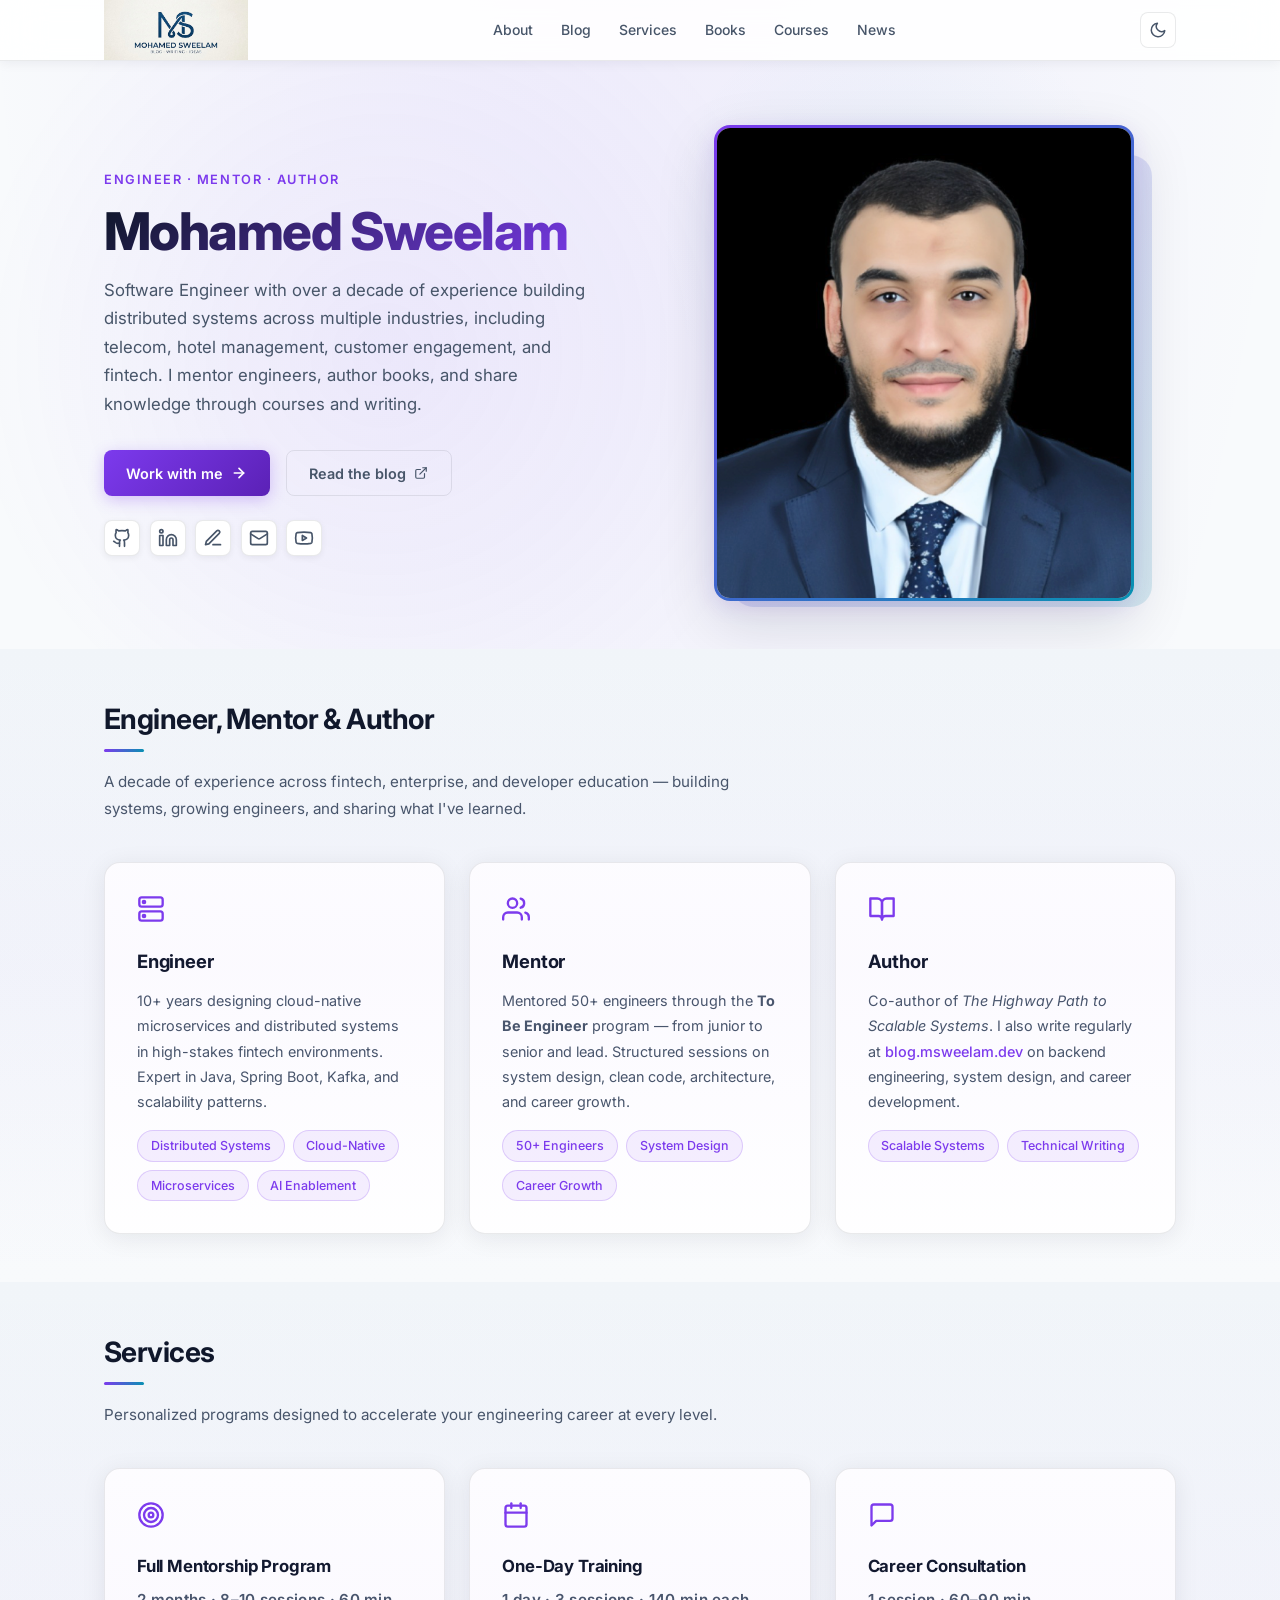
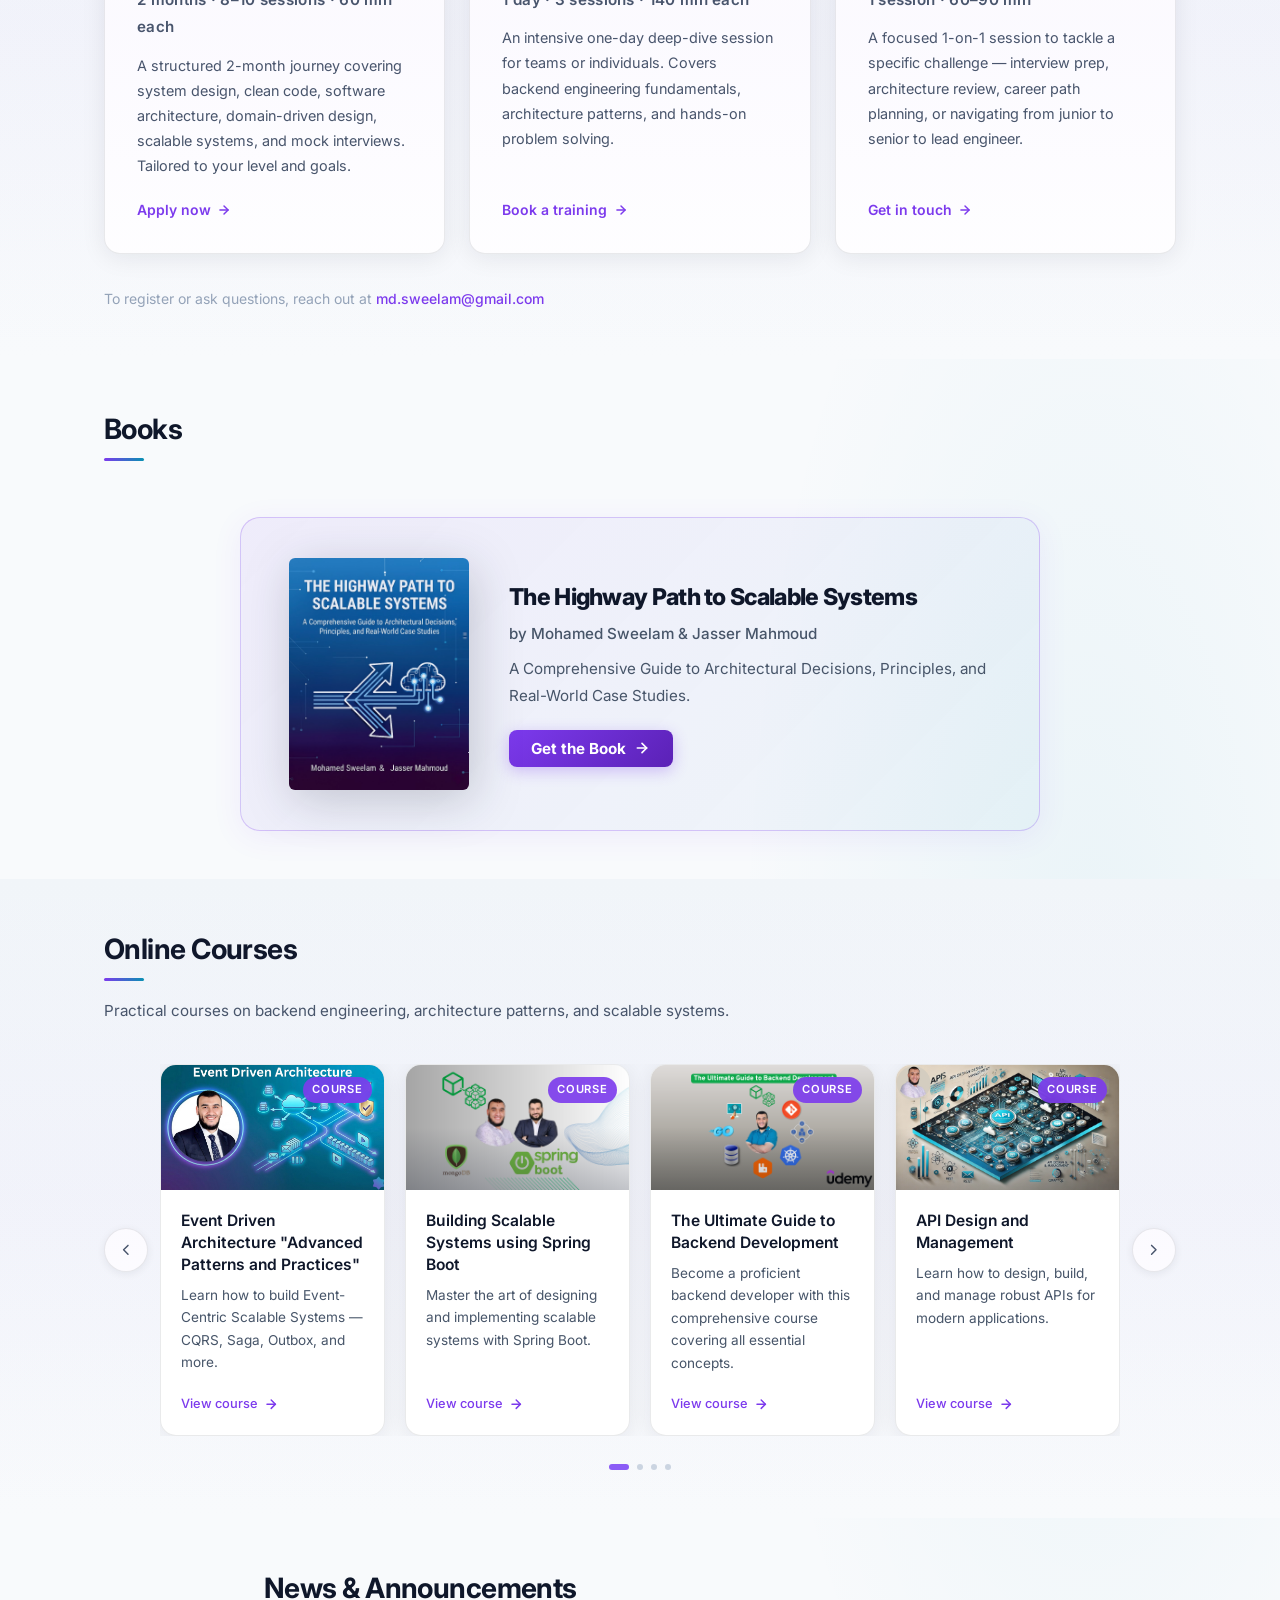
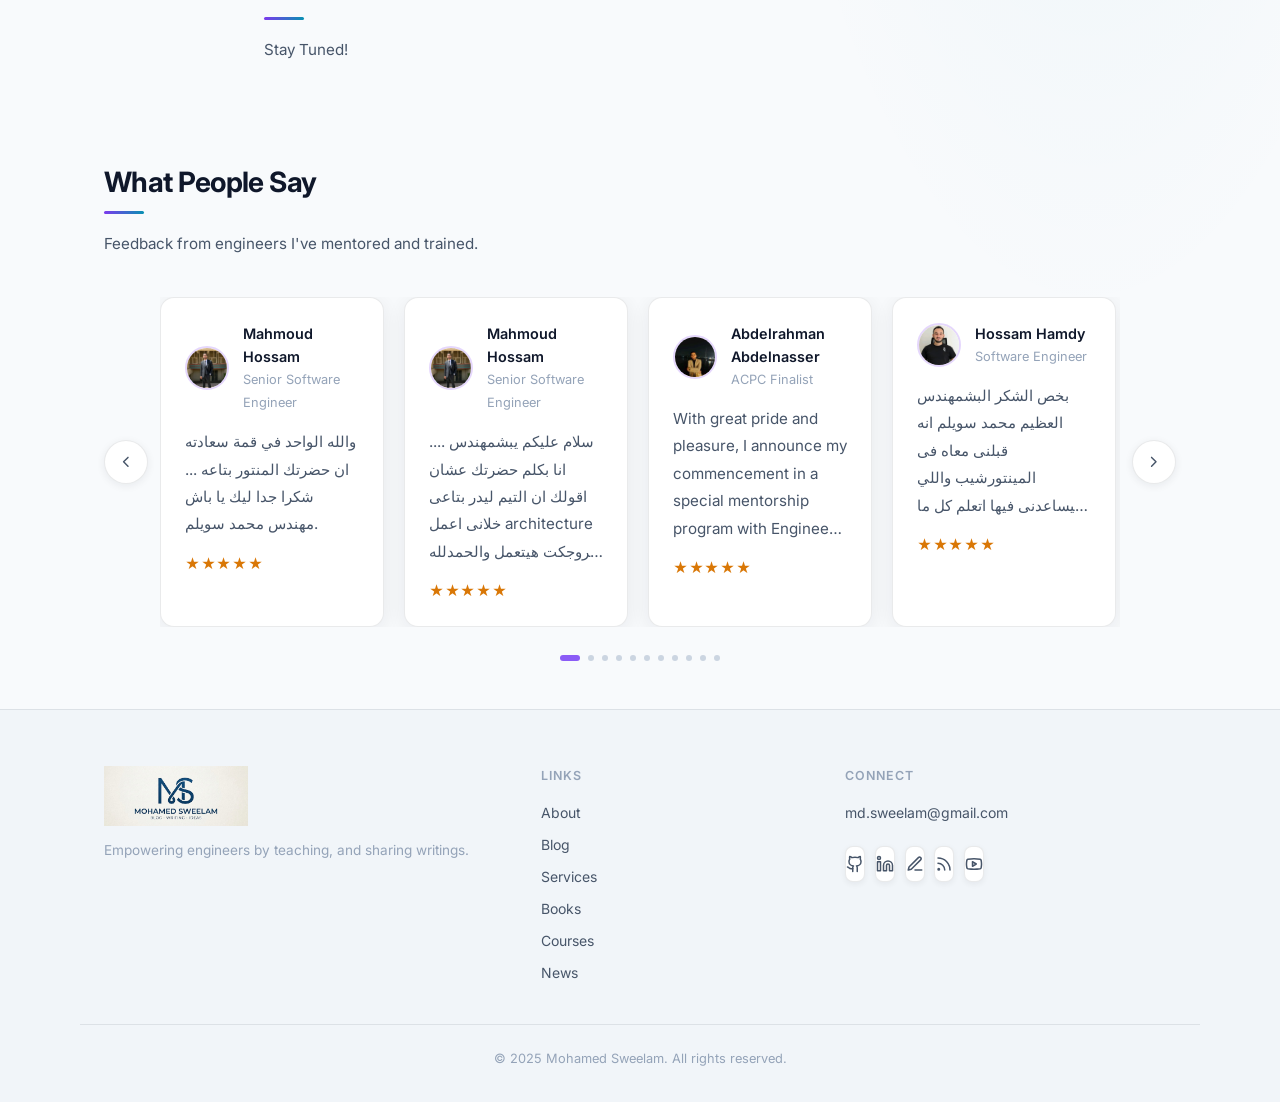
==== commit c59a6b7c: "update website themes" ====
--- a/index.html
+++ b/index.html
@@ -5,11 +5,11 @@
     <meta charset="UTF-8">
     <meta name="viewport" content="width=device-width, initial-scale=1.0">
     <title>Mohamed Sweelam — Engineer, Mentor &amp; Author</title>
-    <meta name="description" content="Senior Backend Engineer, Mentor, and Author specializing in distributed systems, cloud-native architectures, and developer education.">
+    <meta name="description" content="«Software Engineer, Mentor, and Author specializing in distributed systems, cloud-native architectures, and developer education.">
 
     <!-- Open Graph -->
     <meta property="og:title" content="Mohamed Sweelam — Engineer, Mentor &amp; Author">
-    <meta property="og:description" content="Senior Backend Engineer, Mentor, and Author specializing in distributed systems, cloud-native architectures, and developer education.">
+    <meta property="og:description" content="Software Engineer, Mentor, and Author specializing in distributed systems, cloud-native architectures, and developer education.">
     <meta property="og:image" content="https://msweelam.dev/img/me.png">
     <meta property="og:url" content="https://msweelam.dev">
     <meta property="og:type" content="website">
@@ -22,6 +22,15 @@
     <link rel="preconnect" href="https://fonts.googleapis.com">
     <link rel="preconnect" href="https://fonts.gstatic.com" crossorigin>
     <link href="https://fonts.googleapis.com/css2?family=Inter:wght@400;500;600;700;800&display=swap" rel="stylesheet">
+
+    <!-- Anti-FOUC: apply saved theme before first paint -->
+    <script>
+    (function(){
+        var t = localStorage.getItem('theme');
+        var p = window.matchMedia('(prefers-color-scheme: dark)').matches;
+        if (t === 'dark' || (!t && p)) document.documentElement.setAttribute('data-theme','dark');
+    })();
+    </script>
 
     <!-- JSON-LD Person schema -->
     <script type="application/ld+json">
@@ -30,7 +39,7 @@
         "@type": "Person",
         "name": "Mohamed Sweelam",
         "url": "https://msweelam.dev",
-        "jobTitle": "Senior Backend Engineer",
+        "jobTitle": "Software Engineer",
         "sameAs": [
             "https://github.com/sweelam",
             "https://www.linkedin.com/in/mohamedsweelam",
@@ -47,13 +56,9 @@
     <nav class="nav container">
         <a href="/" class="nav-logo" aria-label="Home">
             <div class="logo-img-wrap">
-                <img src="img/my-logo.jpeg" alt="Mohamed Sweelam">
+                <img src="img/my-logo.jpeg" alt="Mohamed Sweelam" class="site-logo" data-light="img/my-logo.jpeg" data-dark="img/my-logo-dark.png">
             </div>
         </a>
-
-        <button class="nav-toggle" id="nav-toggle" aria-label="Toggle navigation" aria-expanded="false">
-            <span></span><span></span><span></span>
-        </button>
 
         <div class="nav-links" id="nav-links" role="navigation">
             <a href="#about">About</a>
@@ -63,6 +68,15 @@
             <a href="#courses">Courses</a>
             <a href="#news">News</a>
         </div>
+
+        <button class="theme-toggle" id="theme-toggle" aria-label="Toggle dark mode">
+            <svg class="icon-sun" width="18" height="18" viewBox="0 0 24 24" fill="none" stroke="currentColor" stroke-width="2" stroke-linecap="round" stroke-linejoin="round" aria-hidden="true"><circle cx="12" cy="12" r="5"/><line x1="12" y1="1" x2="12" y2="3"/><line x1="12" y1="21" x2="12" y2="23"/><line x1="4.22" y1="4.22" x2="5.64" y2="5.64"/><line x1="18.36" y1="18.36" x2="19.78" y2="19.78"/><line x1="1" y1="12" x2="3" y2="12"/><line x1="21" y1="12" x2="23" y2="12"/><line x1="4.22" y1="19.78" x2="5.64" y2="18.36"/><line x1="18.36" y1="5.64" x2="19.78" y2="4.22"/></svg>
+            <svg class="icon-moon" width="18" height="18" viewBox="0 0 24 24" fill="none" stroke="currentColor" stroke-width="2" stroke-linecap="round" stroke-linejoin="round" aria-hidden="true"><path d="M21 12.79A9 9 0 1 1 11.21 3 7 7 0 0 0 21 12.79z"/></svg>
+        </button>
+
+        <button class="nav-toggle" id="nav-toggle" aria-label="Toggle navigation" aria-expanded="false">
+            <span></span><span></span><span></span>
+        </button>
     </nav>
 </header>
 
@@ -327,88 +341,7 @@
                 <svg xmlns="http://www.w3.org/2000/svg" viewBox="0 0 24 24" fill="none" stroke="currentColor" stroke-width="2" stroke-linecap="round" stroke-linejoin="round"><polyline points="15 18 9 12 15 6"/></svg>
             </button>
             <div class="carousel-wrapper">
-                <div class="carousel-track" id="testimonials-track">
-                    <div class="testimonial-card">
-                        <div class="testimonial-header">
-                            <img src="img/mahmoud-photo.jpg" alt="Mahmoud Hossam" class="testimonial-image" loading="lazy">
-                            <div class="testimonial-info"><h3>Mahmoud Hossam</h3><p>Senior Software Engineer</p></div>
-                        </div>
-                        <p class="testimonial-text">والله الواحد في قمة سعادته ان حضرتك المنتور بتاعه ... شكرا جدا ليك يا باش مهندس محمد سويلم.</p>
-                        <div class="testimonial-rating" aria-label="5 stars">★★★★★</div>
-                    </div>
-                    <div class="testimonial-card">
-                        <div class="testimonial-header">
-                            <img src="img/abdelrhman-abdelnasser-photo.jpg" alt="Abdelrahman Abdelnasser" class="testimonial-image" loading="lazy">
-                            <div class="testimonial-info"><h3>Abdelrahman Abdelnasser</h3><p>ACPC Finalist</p></div>
-                        </div>
-                        <p class="testimonial-text">With great pride and pleasure, I announce my commencement in a special mentorship program with Engineer Mohamed Sweelam. I am committed to giving my best effort and working diligently to achieve continuous development and success.</p>
-                        <div class="testimonial-rating" aria-label="5 stars">★★★★★</div>
-                    </div>
-                    <div class="testimonial-card">
-                        <div class="testimonial-header">
-                            <img src="img/hossam-hamdy-photo.jpg" alt="Hossam Hamdy" class="testimonial-image" loading="lazy">
-                            <div class="testimonial-info"><h3>Hossam Hamdy</h3><p>Software Engineer</p></div>
-                        </div>
-                        <p class="testimonial-text">بخص الشكر البشمهندس العظيم محمد سويلم انه قبلنى معاه فى المينتورشيب واللي بيساعدنى فيها اتعلم كل ما يخص التيكنولوجى وحرصه المستمر على اختصار الطريق عليا واهتمامه لنقل خبرات وتجارب سنين.</p>
-                        <div class="testimonial-rating" aria-label="5 stars">★★★★★</div>
-                    </div>
-                    <div class="testimonial-card">
-                        <div class="testimonial-header">
-                            <img src="img/danny-khreet.jpg" alt="Danny Khreet" class="testimonial-image" loading="lazy">
-                            <div class="testimonial-info"><h3>Danny Khreet</h3><p>Team Leader</p></div>
-                        </div>
-                        <p class="testimonial-text">I just wrapped up an amazing training on modern backend development. Mohamed has a way of breaking down complex topics into simple, actionable insights that really stick. It wasn't just about learning new tools — it was about understanding how to build better systems and think like a true developer.</p>
-                        <div class="testimonial-rating" aria-label="5 stars">★★★★★</div>
-                    </div>
-                    <div class="testimonial-card">
-                        <div class="testimonial-header">
-                            <img src="img/ibrahim-megahed.jpg" alt="Ibrahim Megahed" class="testimonial-image" loading="lazy">
-                            <div class="testimonial-info"><h3>Ibrahim Megahed</h3><p>Senior Software Engineer</p></div>
-                        </div>
-                        <p class="testimonial-text">كنت واحد من اللي حضروا التدريب واتبسطت بالمحتوى وفعلا كان في حاجات اول مرة اسمع عنها في ال Distributed Systems وفتحتلى افاق. جزاك الله خيرا على وقتك وترتيبك للمحتوى وصبرك.</p>
-                        <div class="testimonial-rating" aria-label="5 stars">★★★★★</div>
-                    </div>
-                    <div class="testimonial-card">
-                        <div class="testimonial-header">
-                            <img src="img/taher-mahmoud.jpg" alt="Taher Mahmoud" class="testimonial-image" loading="lazy">
-                            <div class="testimonial-info"><h3>Taher Mahmoud</h3><p>Software Engineer</p></div>
-                        </div>
-                        <p class="testimonial-text">I recently attended the Modern Backend Development Training, and it was an absolutely exceptional experience! Mohamed Sweelam has a remarkable ability to break down complex and challenging concepts into simple, digestible explanations.</p>
-                        <div class="testimonial-rating" aria-label="5 stars">★★★★★</div>
-                    </div>
-                    <div class="testimonial-card">
-                        <div class="testimonial-header">
-                            <img src="img/warda-photo.jpg" alt="Mohamed Warda" class="testimonial-image" loading="lazy">
-                            <div class="testimonial-info"><h3>Mohamed Warda</h3><p>Software Engineer</p></div>
-                        </div>
-                        <p class="testimonial-text">"Having a mentor is like having a compass in the wilderness." I'm immensely grateful to have Eng. Mohamed Sweelam as my Mentor — his willingness to share his expertise and invest his time has made a profound impact on both my career and personal development.</p>
-                        <div class="testimonial-rating" aria-label="5 stars">★★★★★</div>
-                    </div>
-                    <div class="testimonial-card">
-                        <div class="testimonial-header">
-                            <img src="img/ahmed-adel-photo.jpg" alt="Ahmed Adel" class="testimonial-image" loading="lazy">
-                            <div class="testimonial-info"><h3>Ahmed Adel</h3><p>Software Engineer</p></div>
-                        </div>
-                        <p class="testimonial-text">I'm excited to announce that I've started a mentorship program with Engineer Mohamed Sweelam. I am dedicated to giving my best effort to achieve continuous growth and success.</p>
-                        <div class="testimonial-rating" aria-label="5 stars">★★★★★</div>
-                    </div>
-                    <div class="testimonial-card">
-                        <div class="testimonial-header">
-                            <img src="img/mohamed-essam-photo.jpg" alt="Mohamed Essam" class="testimonial-image" loading="lazy">
-                            <div class="testimonial-info"><h3>Mohamed Essam</h3><p>Java Developer</p></div>
-                        </div>
-                        <p class="testimonial-text">I'm thrilled to announce that I've started a mentorship program with Eng. Mohamed Sweelam. I hope I get the most out of this program — it will be a great milestone in my career.</p>
-                        <div class="testimonial-rating" aria-label="5 stars">★★★★★</div>
-                    </div>
-                    <div class="testimonial-card">
-                        <div class="testimonial-header">
-                            <img src="img/abdulaziz-alhariri.jpg" alt="Abdulaziz Al Hariri" class="testimonial-image" loading="lazy">
-                            <div class="testimonial-info"><h3>Abdulaziz Al Hariri</h3><p>Software Engineer</p></div>
-                        </div>
-                        <p class="testimonial-text">يشرفني أن أتقدم بخالص شكري وامتناني للأستاذ Mohamed Sweelam على الاستشارة الرائعة. الأستاذ محمد له باع طويل في المجال وصاحب جهود مباركة في نشر العلم ومشاركة خبراته على يوتيوب.</p>
-                        <div class="testimonial-rating" aria-label="5 stars">★★★★★</div>
-                    </div>
-                </div>
+                <div class="carousel-track" id="testimonials-track"></div>
             </div>
             <button class="carousel-arrow" id="carousel-next" aria-label="Next">
                 <svg xmlns="http://www.w3.org/2000/svg" viewBox="0 0 24 24" fill="none" stroke="currentColor" stroke-width="2" stroke-linecap="round" stroke-linejoin="round"><polyline points="9 18 15 12 9 6"/></svg>
@@ -426,7 +359,7 @@
         <div class="footer-col">
             <a href="/" class="nav-logo" style="text-decoration:none">
                 <div class="logo-img-wrap">
-                    <img src="img/my-logo.jpeg" alt="Mohamed Sweelam">
+                    <img src="img/my-logo.jpeg" alt="Mohamed Sweelam" class="site-logo" data-light="img/my-logo.jpeg" data-dark="img/my-logo-dark.png">
                 </div>
             </a>
             <p class="footer-tagline">Empowering engineers by teaching, and sharing writings.</p>
@@ -472,6 +405,7 @@
 
 <script src="js/main.js"></script>
 <script src="js/news.js"></script>
+<script src="js/testimonials.js"></script>
 <script>
 document.addEventListener('DOMContentLoaded', () => {
     // Courses carousel — 4 static cards already in the DOM
@@ -488,12 +422,13 @@
         });
     }
 
-    // Testimonials carousel — 10 static cards already in the DOM
+    // Testimonials carousel — rendered from testimonials data array
     const testimonialsTrack = document.getElementById('testimonials-track');
     if (testimonialsTrack) {
+        testimonialsTrack.innerHTML = testimonials.map(createTestimonialCard).join('');
         initCarousel({
             track:        testimonialsTrack,
-            items:        Array.from({ length: 10 }),
+            items:        testimonials,
             dotsEl:       document.getElementById('carousel-dots'),
             prevBtn:      document.getElementById('carousel-prev'),
             nextBtn:      document.getElementById('carousel-next'),
--- a/css/styles.css
+++ b/css/styles.css
@@ -19,6 +19,82 @@
     --ease:          0.2s ease;
 }
 
+[data-theme="dark"] {
+    --bg:            #0F172A;
+    --bg-card:       #1E293B;
+    --bg-card-hover: #243044;
+    --border:        rgba(255, 255, 255, 0.08);
+    --border-hover:  rgba(124, 58, 237, 0.5);
+    --text:          #F1F5F9;
+    --text-secondary:#CBD5E1;
+    --text-muted:    #64748B;
+    --shadow-glow:   0 0 40px rgba(124, 58, 237, 0.2);
+    --shadow-card:   0 4px 24px rgba(0, 0, 0, 0.3);
+}
+
+[data-theme="dark"] body {
+    background-image:
+        radial-gradient(ellipse 80% 55% at 50% -5%, rgba(139, 92, 246, 0.15) 0%, transparent 65%),
+        radial-gradient(ellipse 50% 40% at 85% 60%,  rgba(8, 145, 178, 0.1) 0%, transparent 55%);
+}
+
+[data-theme="dark"] .site-header {
+    background: rgba(15, 23, 42, 0.92);
+    box-shadow: 0 1px 12px rgba(0, 0, 0, 0.3);
+}
+
+[data-theme="dark"] .section-alt {
+    background: linear-gradient(180deg, #1a2744 0%, #0F172A 100%);
+}
+
+[data-theme="dark"] .section-alt::before {
+    background: linear-gradient(180deg, transparent 0%, rgba(139, 92, 246, 0.05) 50%, transparent 100%);
+}
+
+[data-theme="dark"] .site-footer {
+    background: #080f1f;
+}
+
+[data-theme="dark"] .nav-links {
+    background: rgba(15, 23, 42, 0.98);
+}
+
+[data-theme="dark"] ::-webkit-scrollbar-track { background: #1E293B; }
+
+[data-theme="dark"] .hero-photo img {
+    background:
+        linear-gradient(var(--bg-card), var(--bg-card)) padding-box,
+        linear-gradient(135deg, var(--primary) 0%, var(--accent) 100%) border-box;
+}
+
+/* ─── THEME TOGGLE ───────────────────────────────────── */
+.theme-toggle {
+    display: flex;
+    align-items: center;
+    justify-content: center;
+    width: 2.25rem;
+    height: 2.25rem;
+    border-radius: 0.5rem;
+    border: 1.5px solid var(--border);
+    background: var(--bg-card);
+    color: var(--text-secondary);
+    cursor: pointer;
+    transition: all var(--ease);
+    flex-shrink: 0;
+}
+
+.theme-toggle:hover {
+    color: var(--primary);
+    border-color: var(--border-hover);
+    background: rgba(124, 58, 237, 0.07);
+}
+
+.theme-toggle .icon-sun  { display: none; }
+.theme-toggle .icon-moon { display: block; }
+
+[data-theme="dark"] .theme-toggle .icon-sun  { display: block; }
+[data-theme="dark"] .theme-toggle .icon-moon { display: none; }
+
 /* ─── RESET ──────────────────────────────────────────── */
 *, *::before, *::after { margin: 0; padding: 0; box-sizing: border-box; }
 
@@ -378,6 +454,12 @@
     padding: 0.3rem 0.8rem;
 }
 
+[data-theme="dark"] .pill {
+    color: #c4b5fd;
+    background: rgba(139, 92, 246, 0.22);
+    border-color: rgba(167, 139, 250, 0.45);
+}
+
 /* ─── FEATURE ROW (Book / Course) ────────────────────── */
 .feature-row {
     display: grid;
